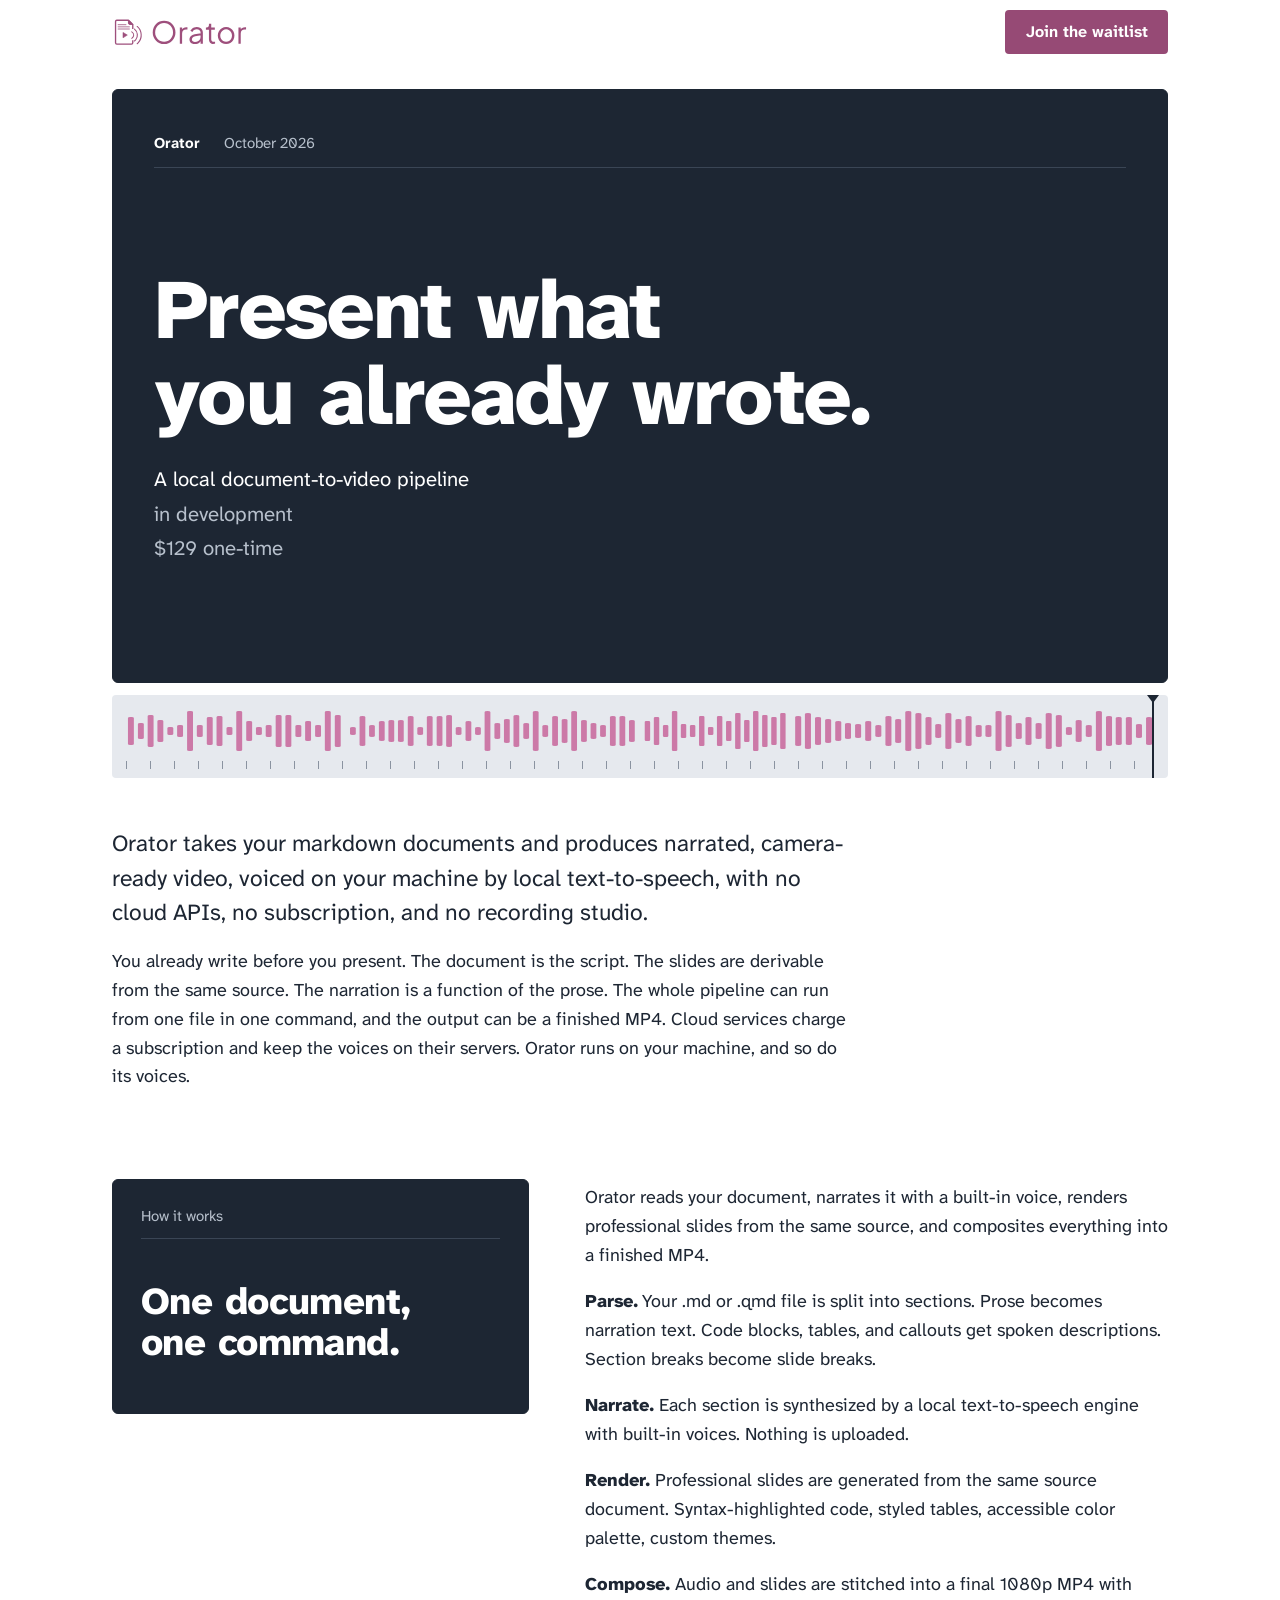
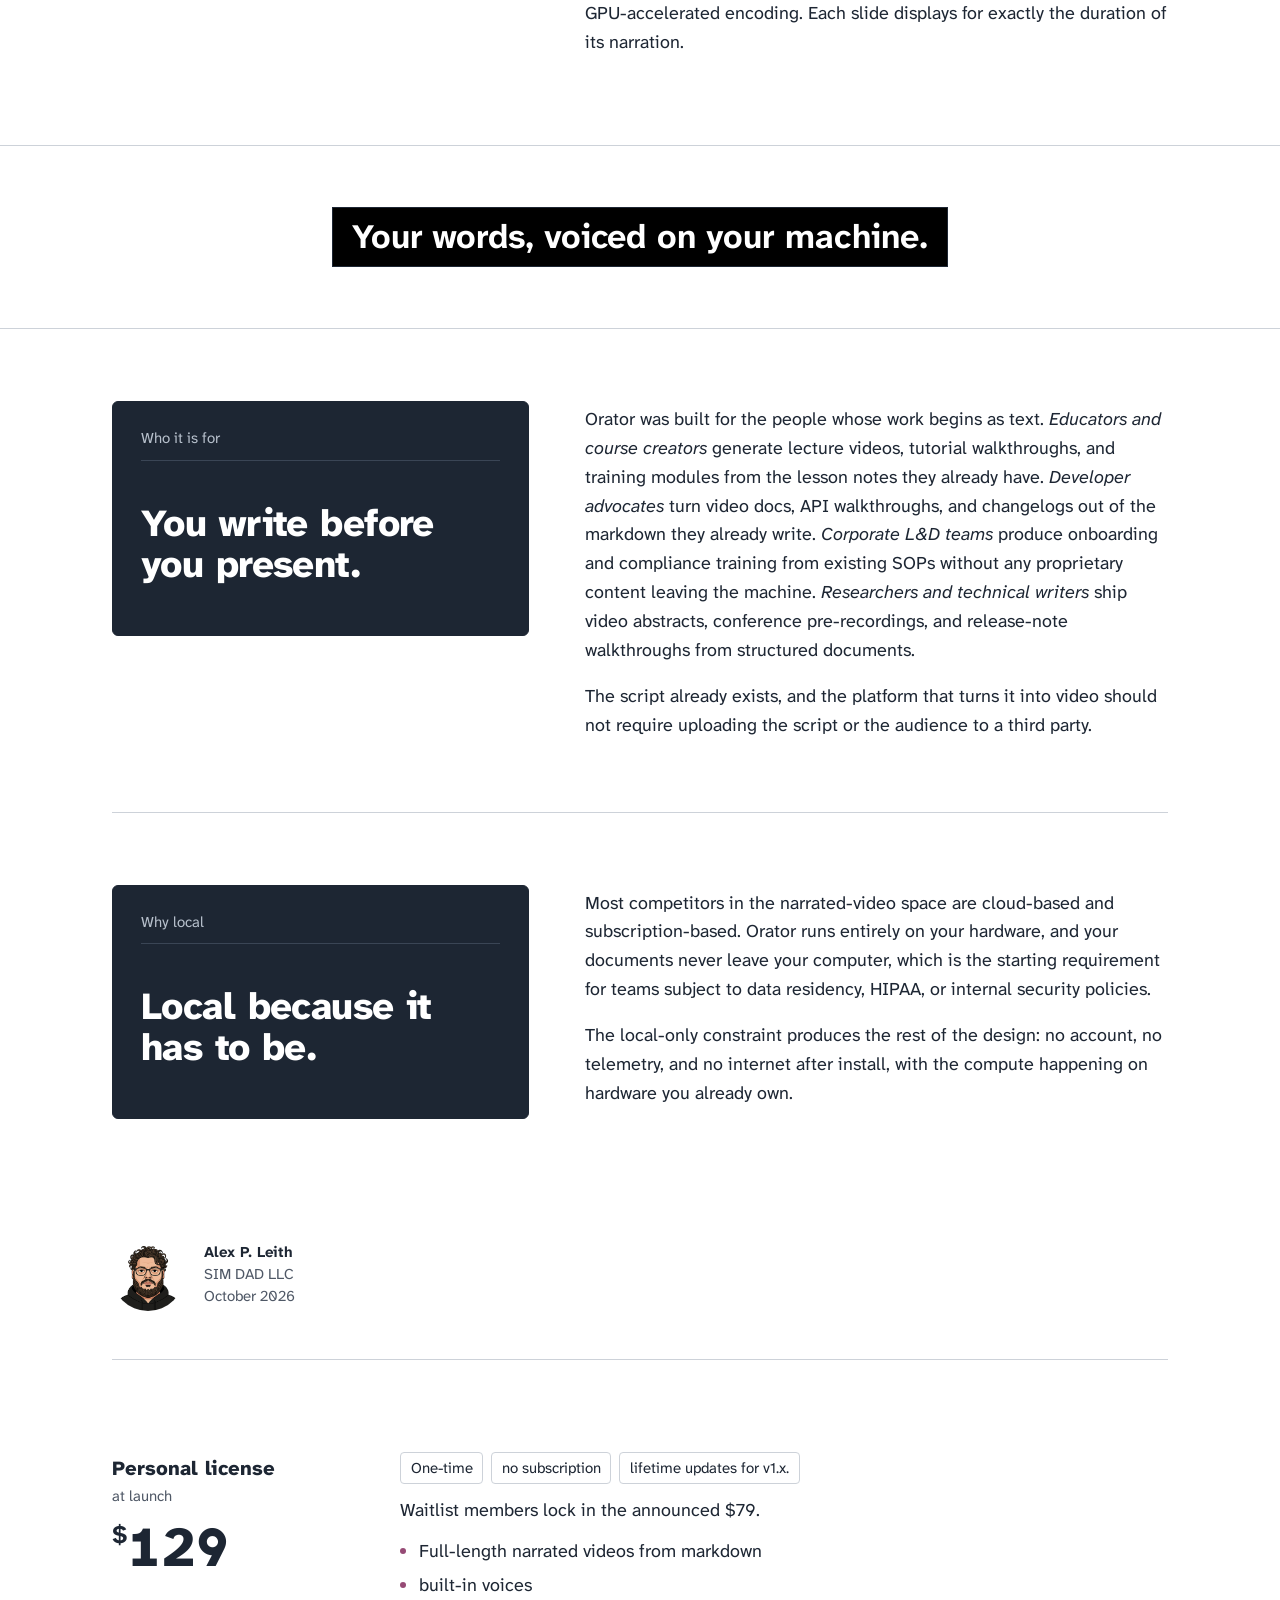
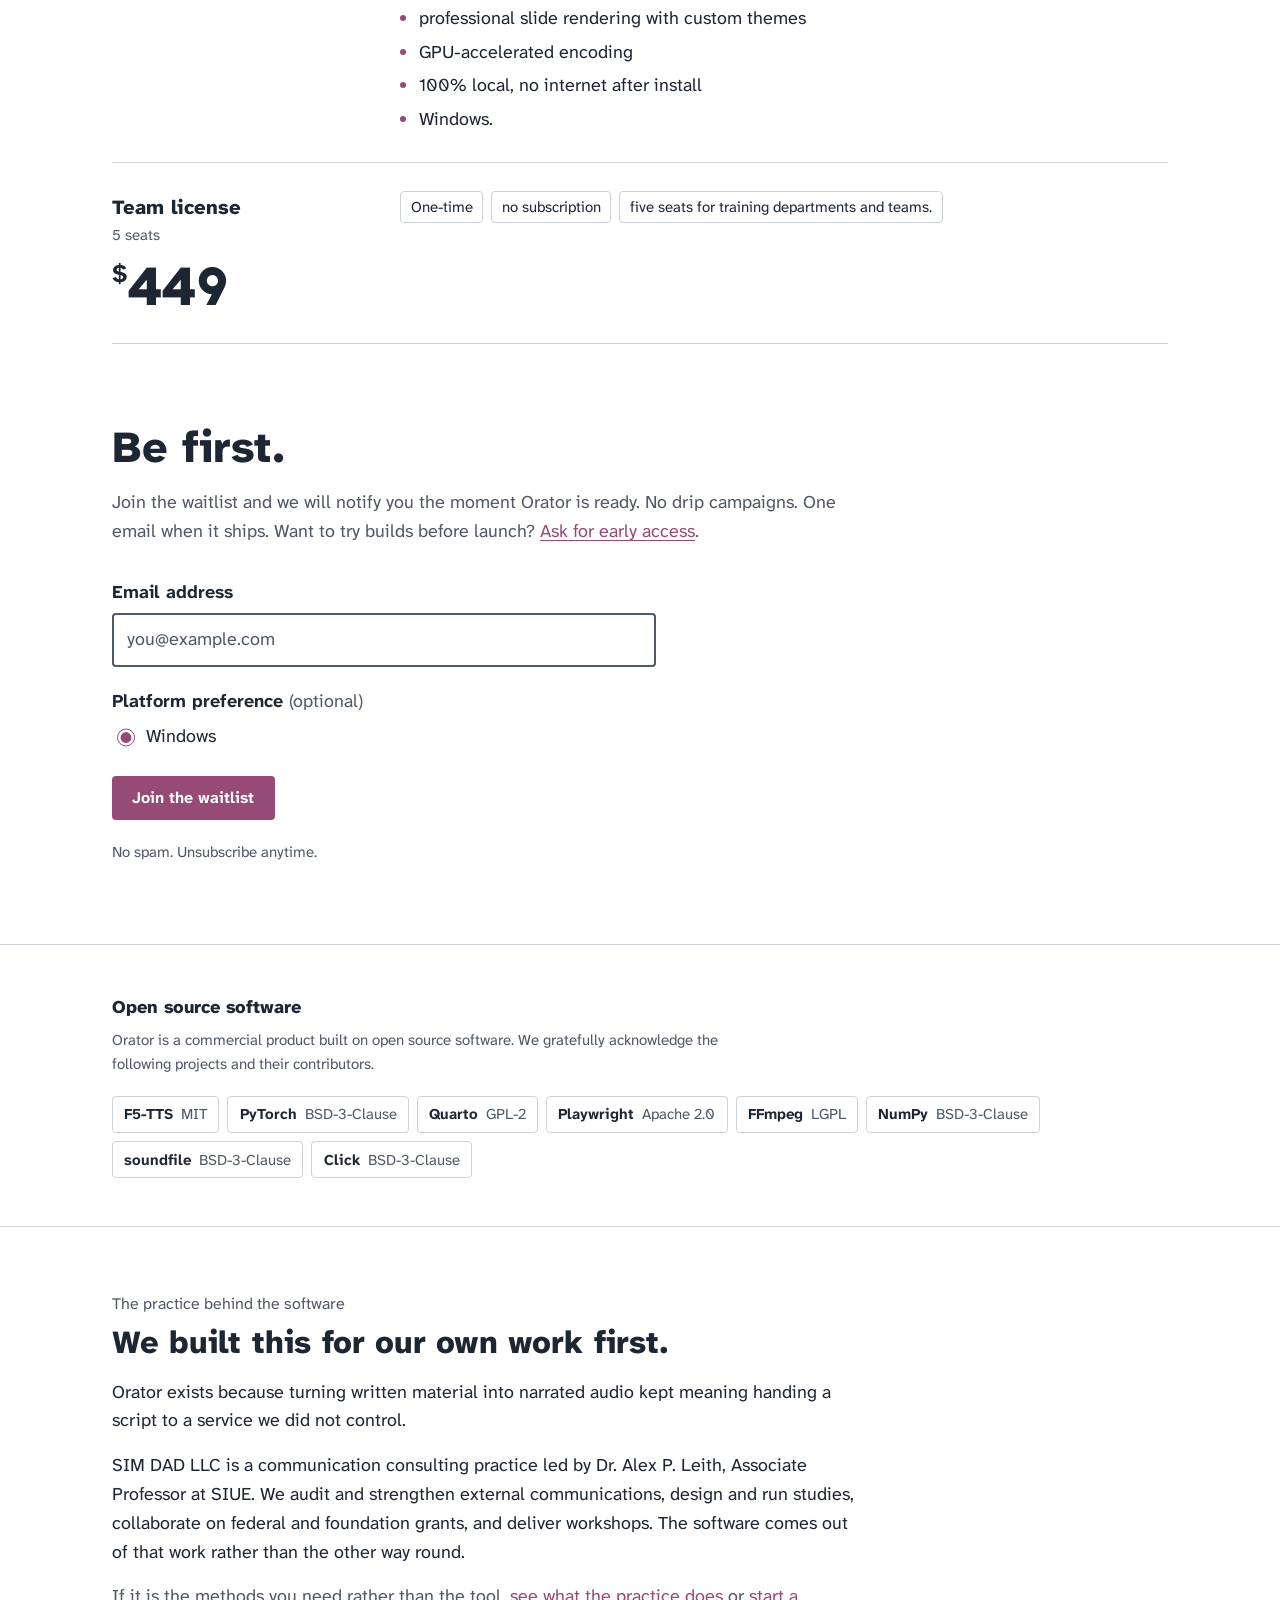
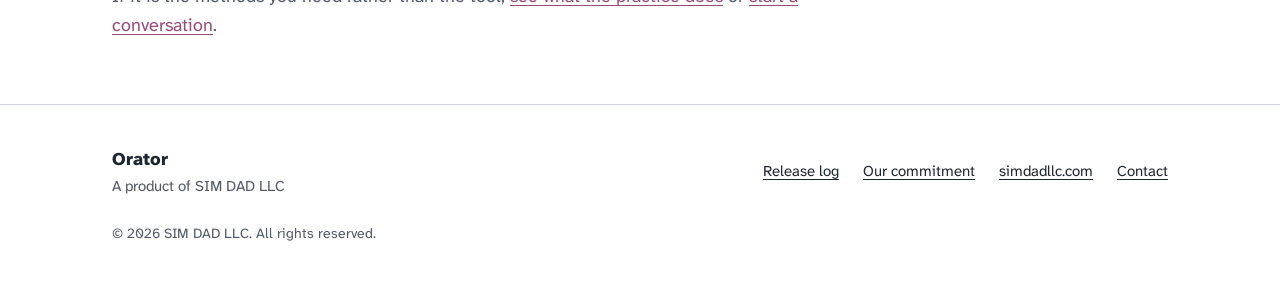
==== index.html @ 66f64b75 "Copy: replace the film-treatment labels with plain headings Owner decision q-20261015-0063 = C. The " ====
<!DOCTYPE html>
<html lang="en">
<head>
  <meta charset="UTF-8">
  <meta name="viewport" content="width=device-width, initial-scale=1.0">
  <title>Orator: Present what you already wrote.</title>
  <link rel="icon" type="image/svg+xml" href="img/logo.svg">
  <meta name="description" content="Orator turns markdown documents into narrated, camera-ready videos with local text-to-speech. No cloud. No subscription. Your words, your machine.">
  <meta property="og:title" content="Orator: Present what you already wrote.">
  <meta property="og:description" content="Turn your markdown into narrated video. Local text-to-speech. No cloud, no subscription.">
  <meta property="og:type" content="website">
  <meta property="og:image" content="https://useorator.app/img/social-share.png">
  <meta property="og:url" content="https://useorator.app">
  <meta name="twitter:card" content="summary_large_image">
  <meta name="twitter:title" content="Orator. Present what you already wrote.">
  <meta name="twitter:description" content="Turn your markdown into narrated video. Local text-to-speech. No cloud, no subscription.">
  <meta name="twitter:image" content="https://useorator.app/img/social-share.png">
  <link rel="canonical" href="https://useorator.app/">
  <meta name="author" content="SIM DAD LLC">
  <meta name="theme-color" content="#CC79A7">
  <script type="application/ld+json">
  {
    "@context": "https://schema.org",
    "@type": "SoftwareApplication",
    "name": "Orator",
    "description": "Local document-to-video pipeline: turns markdown documents into narrated, camera-ready videos with on-device text-to-speech. No cloud. No subscription.",
    "url": "https://useorator.app",
    "applicationCategory": "MultimediaApplication",
    "operatingSystem": "Windows 10, Windows 11",
    "image": "https://useorator.app/img/social-share.png",
    "publisher": {
      "@type": "Organization",
      "name": "SIM DAD LLC",
      "url": "https://simdadllc.com"
    }
  }
  </script>
  <link rel="stylesheet" href="/css/site.css">
</head>

<body>

  <!-- NAV -->
  <nav class="nav" id="nav">
    <div class="nav-inner">
      <a href="#" class="nav-brand">
        <picture>
          <source srcset="img/wordmark-F4F4F5.svg" media="(prefers-color-scheme: dark)">
          <img src="img/wordmark-92400E.svg" alt="Orator" class="nav-wordmark" width="137" height="32">
        </picture>
      </a>
      <a href="#waitlist" class="btn">Join the waitlist</a>
    </div>
  </nav>

  <main>
  <!-- OPENING: the first slide on the classroom screen, with its narration track -->
  <header class="opening wrap">
    <div class="slide">
      <div class="slide-head"><span>Orator</span> <span>October 2026</span></div>
      <div class="slide-body">
        <h1>Present what<br>you already wrote.</h1>
        <div class="slide-sub"><span>A local document-to-video pipeline</span> <span>in development</span> <span>$129 one-time</span></div>
      </div>
    </div>
    <div class="track" aria-hidden="true">
      <div class="track-clips">
          <div class="track-clip" style="--w:3"><svg viewBox="0 0 100 44" preserveAspectRatio="none" fill="currentColor" focusable="false"><rect x="0.9" y="8" width="2.73" height="28" rx="1"/><rect x="5.5" y="14" width="2.73" height="16" rx="1"/><rect x="10.0" y="6" width="2.73" height="32" rx="1"/><rect x="14.5" y="11" width="2.73" height="22" rx="1"/><rect x="19.1" y="18" width="2.73" height="8" rx="1"/><rect x="23.6" y="16" width="2.73" height="12" rx="1"/><rect x="28.2" y="2" width="2.73" height="40" rx="1"/><rect x="32.7" y="16" width="2.73" height="12" rx="1"/><rect x="37.3" y="8" width="2.73" height="28" rx="1"/><rect x="41.8" y="7" width="2.73" height="30" rx="1"/><rect x="46.4" y="18" width="2.73" height="8" rx="1"/><rect x="50.9" y="2" width="2.73" height="40" rx="1"/><rect x="55.5" y="12" width="2.73" height="20" rx="1"/><rect x="60.0" y="18" width="2.73" height="8" rx="1"/><rect x="64.5" y="16" width="2.73" height="12" rx="1"/><rect x="69.1" y="6" width="2.73" height="32" rx="1"/><rect x="73.6" y="6" width="2.73" height="32" rx="1"/><rect x="78.2" y="16" width="2.73" height="12" rx="1"/><rect x="82.7" y="12" width="2.73" height="20" rx="1"/><rect x="87.3" y="16" width="2.73" height="12" rx="1"/><rect x="91.8" y="2" width="2.73" height="40" rx="1"/><rect x="96.4" y="6" width="2.73" height="32" rx="1"/></svg></div>
          <div class="track-clip" style="--w:4"><svg viewBox="0 0 100 44" preserveAspectRatio="none" fill="currentColor" focusable="false"><rect x="0.7" y="18" width="2.00" height="8" rx="1"/><rect x="4.0" y="7" width="2.00" height="30" rx="1"/><rect x="7.3" y="16" width="2.00" height="12" rx="1"/><rect x="10.7" y="12" width="2.00" height="20" rx="1"/><rect x="14.0" y="11" width="2.00" height="22" rx="1"/><rect x="17.3" y="11" width="2.00" height="22" rx="1"/><rect x="20.7" y="7" width="2.00" height="30" rx="1"/><rect x="24.0" y="18" width="2.00" height="8" rx="1"/><rect x="27.3" y="7" width="2.00" height="30" rx="1"/><rect x="30.7" y="7" width="2.00" height="30" rx="1"/><rect x="34.0" y="6" width="2.00" height="32" rx="1"/><rect x="37.3" y="18" width="2.00" height="8" rx="1"/><rect x="40.7" y="12" width="2.00" height="20" rx="1"/><rect x="44.0" y="18" width="2.00" height="8" rx="1"/><rect x="47.3" y="2" width="2.00" height="40" rx="1"/><rect x="50.7" y="14" width="2.00" height="16" rx="1"/><rect x="54.0" y="10" width="2.00" height="24" rx="1"/><rect x="57.3" y="6" width="2.00" height="32" rx="1"/><rect x="60.7" y="14" width="2.00" height="16" rx="1"/><rect x="64.0" y="2" width="2.00" height="40" rx="1"/><rect x="67.3" y="16" width="2.00" height="12" rx="1"/><rect x="70.7" y="7" width="2.00" height="30" rx="1"/><rect x="74.0" y="10" width="2.00" height="24" rx="1"/><rect x="77.3" y="2" width="2.00" height="40" rx="1"/><rect x="80.7" y="11" width="2.00" height="22" rx="1"/><rect x="84.0" y="14" width="2.00" height="16" rx="1"/><rect x="87.3" y="16" width="2.00" height="12" rx="1"/><rect x="90.7" y="7" width="2.00" height="30" rx="1"/><rect x="94.0" y="7" width="2.00" height="30" rx="1"/><rect x="97.3" y="11" width="2.00" height="22" rx="1"/></svg></div>
          <div class="track-clip" style="--w:2"><svg viewBox="0 0 100 44" preserveAspectRatio="none" fill="currentColor" focusable="false"><rect x="1.2" y="12" width="3.75" height="20" rx="1"/><rect x="7.5" y="8" width="3.75" height="28" rx="1"/><rect x="13.8" y="16" width="3.75" height="12" rx="1"/><rect x="20.0" y="2" width="3.75" height="40" rx="1"/><rect x="26.2" y="15" width="3.75" height="14" rx="1"/><rect x="32.5" y="16" width="3.75" height="12" rx="1"/><rect x="38.8" y="7" width="3.75" height="30" rx="1"/><rect x="45.0" y="18" width="3.75" height="8" rx="1"/><rect x="51.2" y="7" width="3.75" height="30" rx="1"/><rect x="57.5" y="12" width="3.75" height="20" rx="1"/><rect x="63.8" y="4" width="3.75" height="36" rx="1"/><rect x="70.0" y="11" width="3.75" height="22" rx="1"/><rect x="76.2" y="2" width="3.75" height="40" rx="1"/><rect x="82.5" y="6" width="3.75" height="32" rx="1"/><rect x="88.8" y="8" width="3.75" height="28" rx="1"/><rect x="95.0" y="4" width="3.75" height="36" rx="1"/></svg></div>
          <div class="track-clip" style="--w:5"><svg viewBox="0 0 100 44" preserveAspectRatio="none" fill="currentColor" focusable="false"><rect x="0.6" y="7" width="1.67" height="30" rx="1"/><rect x="3.3" y="4" width="1.67" height="36" rx="1"/><rect x="6.1" y="8" width="1.67" height="28" rx="1"/><rect x="8.9" y="10" width="1.67" height="24" rx="1"/><rect x="11.7" y="12" width="1.67" height="20" rx="1"/><rect x="14.4" y="14" width="1.67" height="16" rx="1"/><rect x="17.2" y="15" width="1.67" height="14" rx="1"/><rect x="20.0" y="12" width="1.67" height="20" rx="1"/><rect x="22.8" y="16" width="1.67" height="12" rx="1"/><rect x="25.6" y="7" width="1.67" height="30" rx="1"/><rect x="28.3" y="10" width="1.67" height="24" rx="1"/><rect x="31.1" y="2" width="1.67" height="40" rx="1"/><rect x="33.9" y="4" width="1.67" height="36" rx="1"/><rect x="36.7" y="8" width="1.67" height="28" rx="1"/><rect x="39.4" y="15" width="1.67" height="14" rx="1"/><rect x="42.2" y="4" width="1.67" height="36" rx="1"/><rect x="45.0" y="10" width="1.67" height="24" rx="1"/><rect x="47.8" y="7" width="1.67" height="30" rx="1"/><rect x="50.6" y="16" width="1.67" height="12" rx="1"/><rect x="53.3" y="16" width="1.67" height="12" rx="1"/><rect x="56.1" y="2" width="1.67" height="40" rx="1"/><rect x="58.9" y="6" width="1.67" height="32" rx="1"/><rect x="61.7" y="14" width="1.67" height="16" rx="1"/><rect x="64.4" y="8" width="1.67" height="28" rx="1"/><rect x="67.2" y="14" width="1.67" height="16" rx="1"/><rect x="70.0" y="4" width="1.67" height="36" rx="1"/><rect x="72.8" y="6" width="1.67" height="32" rx="1"/><rect x="75.6" y="18" width="1.67" height="8" rx="1"/><rect x="78.3" y="11" width="1.67" height="22" rx="1"/><rect x="81.1" y="16" width="1.67" height="12" rx="1"/><rect x="83.9" y="2" width="1.67" height="40" rx="1"/><rect x="86.7" y="7" width="1.67" height="30" rx="1"/><rect x="89.4" y="8" width="1.67" height="28" rx="1"/><rect x="92.2" y="8" width="1.67" height="28" rx="1"/><rect x="95.0" y="15" width="1.67" height="14" rx="1"/><rect x="97.8" y="8" width="1.67" height="28" rx="1"/></svg></div>
      </div>
      <div class="track-ruler"></div>
      <div class="playhead"></div>
    </div>
  </header>


  <!-- LEDE: the script for the opening slide -->
  <div class="wrap">
    <article class="script lede-block">
      <p class="lede">Orator takes your markdown documents and produces narrated, camera-ready video, voiced on your machine by local text-to-speech, with no cloud APIs, no subscription, and no recording studio.</p>

      <p>You already write before you present. The document is the script. The slides are derivable from the same source. The narration is a function of the prose. The whole pipeline can run from one file in one command, and the output can be a finished MP4. Cloud services charge a subscription and keep the voices on their servers. Orator runs on your machine, and so do its voices.</p>
    </article>


    <!-- how it works -->
    <section class="part" id="how" aria-labelledby="act1">
      <div class="slide">
        <span class="slide-no">How it works</span>
        <h2 id="act1">One document,<br>one command.</h2>
      </div>
      <article class="script">
        <p>Orator reads your document, narrates it with a built-in voice, renders professional slides from the same source, and composites everything into a finished MP4.</p>

        <p><strong>Parse.</strong> Your .md or .qmd file is split into sections. Prose becomes narration text. Code blocks, tables, and callouts get spoken descriptions. Section breaks become slide breaks.</p>

        <p><strong>Narrate.</strong> Each section is synthesized by a local text-to-speech engine with built-in voices. Nothing is uploaded.</p>

        <p><strong>Render.</strong> Professional slides are generated from the same source document. Syntax-highlighted code, styled tables, accessible color palette, custom themes.</p>

        <p><strong>Compose.</strong> Audio and slides are stitched into a final 1080p MP4 with GPU-accelerated encoding. Each slide displays for exactly the duration of its narration.</p>
      </article>
    </section>
  </div>


  <!-- PULL QUOTE, set as a caption -->
  <div class="caption">
    <div class="wrap"><blockquote>Your words, voiced on your machine.</blockquote></div>
  </div>


  <div class="wrap">
    <!-- who it is for -->
    <section class="part" aria-labelledby="act2">
      <div class="slide">
        <span class="slide-no">Who it is for</span>
        <h2 id="act2">You write before you present.</h2>
      </div>
      <article class="script">
        <p>Orator was built for the people whose work begins as text. <em>Educators and course creators</em> generate lecture videos, tutorial walkthroughs, and training modules from the lesson notes they already have. <em>Developer advocates</em> turn video docs, API walkthroughs, and changelogs out of the markdown they already write. <em>Corporate L&amp;D teams</em> produce onboarding and compliance training from existing SOPs without any proprietary content leaving the machine. <em>Researchers and technical writers</em> ship video abstracts, conference pre-recordings, and release-note walkthroughs from structured documents.</p>

        <p>The script already exists, and the platform that turns it into video should not require uploading the script or the audience to a third party.</p>
      </article>
    </section>


    <!-- why local -->
    <section class="part" aria-labelledby="act3">
      <div class="slide">
        <span class="slide-no">Why local</span>
        <h2 id="act3">Local because it has to be.</h2>
      </div>
      <article class="script">
        <p>Most competitors in the narrated-video space are cloud-based and subscription-based. Orator runs entirely on your hardware, and your documents never leave your computer, which is the starting requirement for teams subject to data residency, HIPAA, or internal security policies.</p>

        <p>The local-only constraint produces the rest of the design: no account, no telemetry, and no internet after install, with the compute happening on hardware you already own.</p>
      </article>
    </section>


    <!-- END CARD -->
    <div class="endcard">
      <img src="img/headshot.png" alt="Alex P. Leith" loading="lazy" decoding="async" width="96" height="96">
      <div class="endcard-lines"><span>Alex P. Leith</span> <span>SIM DAD LLC</span> <span>October 2026</span></div>
    </div>


    <!-- PRICING -->
    <section class="pricing" id="pricing">
      <div class="price-row">
        <div>
          <div class="price-label"><span>Personal license</span> <span>at launch</span></div>
          <div class="price"><sup>$</sup>129</div>
        </div>
        <div class="price-detail">
          <ul class="terms"><li>One-time</li> <li>no subscription</li> <li>lifetime updates for v1.x.</li></ul>
          <p>Waitlist members lock in the announced $79.</p>
          <ul class="features"><li>Full-length narrated videos from markdown</li> <li>built-in voices</li> <li>professional slide rendering with custom themes</li> <li>GPU-accelerated encoding</li> <li>100% local, no internet after install</li> <li>Windows.</li></ul>
        </div>
      </div>
      <div class="price-row">
        <div>
          <div class="price-label"><span>Team license</span> <span>5 seats</span></div>
          <div class="price"><sup>$</sup>449</div>
        </div>
        <div class="price-detail">
          <ul class="terms"><li>One-time</li> <li>no subscription</li> <li>five seats for training departments and teams.</li></ul>
        </div>
      </div>
    </section>


    <!-- WAITLIST -->
    <section class="waitlist" id="waitlist" aria-labelledby="wl-h">
      <h2 id="wl-h">Be first.</h2>
      <p class="waitlist-intro">Join the waitlist and we will notify you the moment Orator is ready. No drip campaigns. One email when it ships. Want to try builds before launch? <a href="/beta/">Ask for early access</a>.</p>

      <div class="wl-success" id="wl-success" role="status">
        <h3>You&rsquo;re on the list.</h3>
        <p>We&rsquo;ll be in touch when Orator launches.</p>
      </div>

      <form class="wl-form" id="wl-form" novalidate>
        <div class="wl-field">
          <label for="wl-email">Email address</label>
          <input type="email" id="wl-email" name="email" placeholder="you@example.com" required autocomplete="email">
        </div>
        <fieldset class="wl-field wl-set">
          <legend>Platform preference <span>(optional)</span></legend>
          <div class="radio-row">
            <label><input type="radio" name="platform" value="windows" checked> Windows</label>
          </div>
        </fieldset>
        <button type="submit" class="wl-submit" id="wl-submit">Join the waitlist</button>
        <p class="wl-error" id="wl-error" role="alert"></p>
        <p class="wl-fine">No spam. Unsubscribe anytime.</p>
      </form>
    </section>
  </div>


  <!-- OPEN SOURCE ATTRIBUTION -->
  <div class="oss">
    <div class="wrap">
      <h2>Open source software</h2>
      <p class="oss-sub">Orator is a commercial product built on open source software. We gratefully acknowledge the following projects and their contributors.</p>
      <div class="oss-grid">
        <a class="oss-item" href="https://github.com/SWivid/F5-TTS" target="_blank" rel="noopener"><span class="oss-item-name">F5-TTS</span><span>MIT</span></a>
        <a class="oss-item" href="https://pytorch.org" target="_blank" rel="noopener"><span class="oss-item-name">PyTorch</span><span>BSD-3-Clause</span></a>
        <a class="oss-item" href="https://quarto.org" target="_blank" rel="noopener"><span class="oss-item-name">Quarto</span><span>GPL-2</span></a>
        <a class="oss-item" href="https://playwright.dev" target="_blank" rel="noopener"><span class="oss-item-name">Playwright</span><span>Apache 2.0</span></a>
        <a class="oss-item" href="https://ffmpeg.org" target="_blank" rel="noopener"><span class="oss-item-name">FFmpeg</span><span>LGPL</span></a>
        <a class="oss-item" href="https://numpy.org" target="_blank" rel="noopener"><span class="oss-item-name">NumPy</span><span>BSD-3-Clause</span></a>
        <a class="oss-item" href="https://github.com/bastibe/python-soundfile" target="_blank" rel="noopener"><span class="oss-item-name">soundfile</span><span>BSD-3-Clause</span></a>
        <a class="oss-item" href="https://click.palletsprojects.com" target="_blank" rel="noopener"><span class="oss-item-name">Click</span><span>BSD-3-Clause</span></a>
      </div>
    </div>
  </div>


  <!-- The practice behind the product. -->
  <section class="practice" aria-labelledby="practice-h">
    <div class="wrap">
      <div class="practice-inner">
        <p class="practice-label">The practice behind the software</p>
        <h2 id="practice-h">We built this for our own work first.</h2>
        <p>Orator exists because turning written material into narrated audio kept meaning handing a script to a service we did not control.</p>
        <p>SIM DAD LLC is a communication consulting practice led by Dr. Alex P. Leith,
           Associate Professor at SIUE. We audit and strengthen external communications,
           design and run studies, collaborate on federal and foundation grants, and
           deliver workshops. The software comes out of that work rather than the other
           way round.</p>
        <p class="practice-cta">
          If it is the methods you need rather than the tool,
          <a href="https://simdadllc.com#services">see what the practice does</a>
          or <a href="mailto:hello@simdadllc.com">start a conversation</a>.
        </p>
      </div>
    </div>
  </section>
  </main>

  <footer class="footer">
    <div class="wrap">
      <div class="footer-inner">
        <div>
          <div class="footer-brand">Orator</div>
          <div class="footer-sub">A product of SIM DAD LLC</div>
        </div>
        <div class="footer-links">
          <a href="/changelog.html">Release log</a>
          <a href="https://simdadllc.com/commitment.html">Our commitment</a>
          <a href="https://simdadllc.com">simdadllc.com</a>
          <a href="mailto:orator@simdadllc.com">Contact</a>
        </div>
      </div>
      <p class="footer-copy">&copy; 2026 SIM DAD LLC. All rights reserved.</p>
    </div>
  </footer>

  <script>
    /* ── BREVO BACKEND ENDPOINT ─────────────────────────────────────
       Set this to your own backend endpoint that calls Brevo Contacts API.
       Leave empty to simulate success locally during development.
    ─────────────────────────────────────────────────────────────── */
    const BREVO_BACKEND_ENDPOINT = "https://lector-waitlist.ap-493.workers.dev";

    /* ── STICKY NAV ─────────────────────────────────────────────── */
    const nav = document.getElementById("nav");
    window.addEventListener("scroll", () => {
      nav.classList.toggle("scrolled", window.scrollY > 48);
    }, { passive: true });

    /* ── WAITLIST FORM ──────────────────────────────────────────── */
    document.getElementById("wl-form").addEventListener("submit", async (e) => {
      e.preventDefault();
      const form    = e.target;
      const btn     = document.getElementById("wl-submit");
      const success = document.getElementById("wl-success");
      const errEl   = document.getElementById("wl-error");

      const email    = form.email.value.trim();
      const platform = [...form.querySelectorAll('[name="platform"]')].find(r => r.checked)?.value ?? "";

      errEl.textContent = "";
      errEl.classList.remove("visible");

      if (!email || !/^[^\s@]+@[^\s@]+\.[^\s@]+$/.test(email)) {
        errEl.textContent = "Please enter a valid email address.";
        errEl.classList.add("visible");
        return;
      }

      btn.disabled = true;
      btn.textContent = "Joining\u2026";

      if (!BREVO_BACKEND_ENDPOINT) {
        await new Promise(r => setTimeout(r, 600));
        form.style.display = "none";
        success.classList.add("visible");
        return;
      }

      try {
        const params = new URLSearchParams(window.location.search);
        const payload = {
          email,
          listName: "orator_waitlist",
          attributes: {
            PLATFORM: platform,
            PRODUCT: "Orator",
            SOURCE: "orator-web",
            PAGE_URL: window.location.href,
            UTM_SOURCE: params.get("utm_source") || "",
            UTM_MEDIUM: params.get("utm_medium") || "",
            UTM_CAMPAIGN: params.get("utm_campaign") || ""
          }
        };

        const res = await fetch(BREVO_BACKEND_ENDPOINT, {
          method: "POST",
          headers: { "Content-Type": "application/json" },
          body: JSON.stringify(payload)
        });

        if (!res.ok && res.status !== 409) throw new Error("Request failed");
        form.style.display = "none";
        success.classList.add("visible");
      } catch {
        errEl.textContent = "Something went wrong. Please try again or email orator@simdadllc.com.";
        errEl.classList.add("visible");
        btn.disabled = false;
        btn.textContent = "Join the waitlist";
      }
    });
  </script>

  <!-- First-party, cookie-free page counter (aggregate daily counts only; no cookies, no IP stored, honors Do Not Track) -->
  <script>
    (function () {
      try {
        if (navigator.doNotTrack === "1" || window.doNotTrack === "1") return;
        if (!navigator.sendBeacon) return;
        navigator.sendBeacon("https://simdad-hits.ap-493.workers.dev/hit",
          JSON.stringify({ site: "orator", path: location.pathname }));
      } catch (e) {}
    })();
  </script>
</body>
</html>
---- css/site.css ----
/* Orator site styles. Restyle 2026-10-15 against the design brief
   (m4:/Volumes/One Touch/30-llc/SIM-DAD/site-copy/DESIGN-BRIEFS-2026-10-15.md, section 5).
   The page is a presenter view: slides on the classroom screen, the script beside them,
   and a narration track under the opening slide. */

/* Atkinson Hyperlegible Next, self-hosted (@fontsource-variable 5.3.0, OFL; see /fonts/). */
@font-face {
  font-family: "Atkinson Hyperlegible Next";
  font-style: normal;
  font-weight: 200 800;
  font-display: swap;
  src: url("/fonts/atkinson-hyperlegible-next-latin-wght-normal.woff2") format("woff2");
}
@font-face {
  font-family: "Atkinson Hyperlegible Next";
  font-style: italic;
  font-weight: 200 800;
  font-display: swap;
  src: url("/fonts/atkinson-hyperlegible-next-latin-wght-italic.woff2") format("woff2");
}

:root {
  color-scheme: light dark;
  --slate: #1D2633;       /* the classroom screen */
  --paper: #FFFFFF;       /* the script page */
  --ink: #1D2633;         /* script text is set in the screen's slate */
  --track: #E6E9EE;       /* the timeline lane */
  --tick: #8A93A0;
  --signal: #CC79A7;      /* Orator's wordmark color: waveform, playhead, accents on slate */
  --signal-ink: #964A75;  /* text-safe signal on paper */
  --signal-ink-h: #7B3E61;
  --on-signal-ink: #FFFFFF;
  --muted: #4F5866;
  --rule: #CDD2D9;
  --screen-text: #FFFFFF;
  --screen-muted: #B7C0CC;
  --screen-edge: #1D2633;
  --font: "Atkinson Hyperlegible Next", "Segoe UI", system-ui, sans-serif;
  --measure: 62ch;
  --wide: 1120px;
}
@media (prefers-color-scheme: dark) {
  :root {
    --paper: #0F1319;
    --ink: #E8ECF1;
    --track: #1A2029;
    --tick: #5D6878;
    --signal-ink: #E4A9CA;
    --signal-ink-h: #F0C6DD;
    --on-signal-ink: #1D2633;
    --muted: #A9B2BF;
    --rule: #2C3440;
    --screen-edge: #3A4555;
  }
}

*, *::before, *::after { box-sizing: border-box; }
html { -webkit-text-size-adjust: 100%; }
body {
  margin: 0;
  background: var(--paper);
  color: var(--ink);
  font-family: var(--font);
  font-size: 1.125rem;
  line-height: 1.6;
  font-variant-numeric: lining-nums;
  -webkit-font-smoothing: antialiased;
}
img, video, svg { display: block; max-width: 100%; }
h1, h2, h3, p, ul, ol, blockquote { margin: 0; }
a { color: var(--signal-ink); text-decoration: underline; text-decoration-thickness: 1px; text-underline-offset: 0.18em; }
a:hover { color: var(--signal-ink-h); text-decoration-thickness: 2px; }
:focus-visible { outline: 3px solid var(--signal-ink); outline-offset: 3px; border-radius: 2px; }

.skip {
  position: absolute; left: -9999px; top: 0;
}
.skip:focus {
  left: 1rem; top: 1rem; position: fixed; z-index: 200;
  background: var(--paper); color: var(--ink);
  padding: 0.6rem 1rem; border: 2px solid var(--signal-ink);
}

.wrap { max-width: var(--wide); margin: 0 auto; padding: 0 1.25rem; }
@media (min-width: 768px) { .wrap { padding: 0 2rem; } }

/* ── Nav ──────────────────────────────────────────────── */
.nav {
  position: sticky; top: 0; z-index: 100;
  background: var(--paper);
  border-bottom: 1px solid transparent;
  transition: border-color 0.15s;
}
.nav.scrolled { border-color: var(--rule); }
.nav-inner {
  max-width: var(--wide); margin: 0 auto; padding: 0 1.25rem;
  height: 64px; display: flex; align-items: center; justify-content: space-between; gap: 1rem;
}
@media (min-width: 768px) { .nav-inner { padding: 0 2rem; } }
.nav-brand { display: block; text-decoration: none; }
.nav-wordmark { height: 32px; width: auto; }

/* ── Buttons ──────────────────────────────────────────── */
.btn, .wl-submit, .beta-form button {
  display: inline-flex; align-items: center; justify-content: center;
  min-height: 44px; padding: 0.55rem 1.15rem;
  font: 700 1rem/1.2 var(--font);
  color: var(--on-signal-ink); background: var(--signal-ink);
  border: 2px solid var(--signal-ink); border-radius: 4px;
  text-decoration: none; cursor: pointer;
  transition: background-color 0.12s, border-color 0.12s;
}
.btn:hover, .wl-submit:hover:not(:disabled), .beta-form button:hover:not(:disabled) {
  color: var(--on-signal-ink); background: var(--signal-ink-h); border-color: var(--signal-ink-h);
}
.btn:active, .wl-submit:active, .beta-form button:active { transform: translateY(1px); }
.wl-submit:disabled, .beta-form button:disabled { opacity: 0.6; cursor: progress; }

/* ── The slide (classroom screen) ─────────────────────── */
.slide {
  position: relative;
  display: flex; flex-direction: column;
  background: var(--slate); color: var(--screen-text);
  border: 1px solid var(--screen-edge);
  border-radius: 6px;
  padding: 1.25rem 1.25rem 1.5rem;
}
@media (min-width: 768px) {
  .slide { aspect-ratio: 16 / 9; padding: clamp(1.5rem, 3.2vw, 3rem); }
}
.slide-head {
  display: flex; flex-wrap: wrap; column-gap: 1.5rem; row-gap: 0.15rem;
  font-size: 0.9375rem; color: var(--screen-muted);
  padding-bottom: 0.75rem; border-bottom: 1px solid #3A4555;
}
.slide-head span:first-child { color: var(--screen-text); font-weight: 700; }
.slide-body { flex: 1; display: flex; flex-direction: column; justify-content: center; padding: 2rem 0 0.5rem; }
.slide h1 {
  font-weight: 800;
  font-size: clamp(2.5rem, 7.2vw, 5.25rem);
  line-height: 1.02;
  letter-spacing: -0.02em;
  max-width: 14ch;
}
.slide-sub {
  margin-top: 1.5rem;
  display: flex; flex-direction: column; gap: 0.1rem;
  font-size: clamp(1.0625rem, 1.6vw, 1.375rem);
  color: var(--screen-muted);
}
.slide-sub span:first-child { color: var(--screen-text); }

/* The narration track under the opening slide. Decorative: it carries no text. */
.track {
  position: relative;
  margin-top: 0.75rem;
  background: var(--track);
  border-radius: 4px;
  padding: 0.85rem 0.85rem 0.6rem;
  overflow: hidden;
}
.track-clips { display: flex; gap: 6px; height: 44px; }
.track-clip { flex: var(--w) 1 0; min-width: 0; color: var(--signal); }
.track-clip svg { width: 100%; height: 44px; }
.track-ruler {
  margin-top: 0.5rem; height: 8px;
  background-image: repeating-linear-gradient(to right, var(--tick) 0 1px, transparent 1px 24px);
}
.playhead {
  position: absolute; top: 0; bottom: 0; left: 0.85rem; width: 2px;
  background: var(--slate);
  animation: playhead 3.2s cubic-bezier(0.45, 0, 0.25, 1) 0.4s both;
}
.playhead::before {
  content: ""; position: absolute; top: 0; left: -5px;
  border: 6px solid transparent; border-top: 8px solid var(--slate);
}
@media (prefers-color-scheme: dark) {
  .playhead { background: var(--signal-ink); }
  .playhead::before { border-top-color: var(--signal-ink); }
}
@keyframes playhead {
  from { left: 0.85rem; }
  to   { left: calc(100% - 0.85rem - 2px); }
}
@media (prefers-reduced-motion: reduce) {
  .playhead { animation: none; left: calc(100% - 0.85rem - 2px); }
}

/* ── Opening and script ───────────────────────────────── */
.opening { padding-top: 1.5rem; }
.script { max-width: var(--measure); }
.script p + p { margin-top: 1.1rem; }
.script strong { font-weight: 800; }
.lede-block { padding: 3rem 0 1rem; }
.lede { font-size: clamp(1.25rem, 2vw, 1.4375rem); line-height: 1.5; }
.lede + p { margin-top: 1.4rem; }

.part {
  display: grid; gap: 1.5rem;
  padding: 3.5rem 0;
  border-top: 1px solid var(--rule);
}
.part:first-of-type { border-top: 0; }
@media (min-width: 960px) {
  .part { grid-template-columns: minmax(0, 5fr) minmax(0, 7fr); gap: 3.5rem; align-items: start; padding: 4.5rem 0; }
  .part .slide { position: sticky; top: 88px; }
}
.part .slide { padding: 1.25rem 1.4rem; }
@media (max-width: 959px) { .part .slide { aspect-ratio: auto; } }
@media (min-width: 768px) { .part .slide { padding: 1.5rem 1.75rem; } }
.part .slide-no { font-size: 0.9375rem; color: var(--screen-muted); padding-bottom: 0.6rem; border-bottom: 1px solid #3A4555; }
.part .slide h2 {
  flex: 1; display: flex; align-items: center;
  padding-top: 1rem;
  font-weight: 800; font-size: clamp(1.75rem, 3vw, 2.375rem); line-height: 1.08; letter-spacing: -0.015em;
}
.part .script { padding-top: 0.25rem; }

/* The pull quote, set as a burned-in caption: the narration made visible. */
.caption {
  margin: 1rem 0 0; padding: 4rem 0;
  border-top: 1px solid var(--rule); border-bottom: 1px solid var(--rule);
  text-align: center;
}
.caption blockquote {
  display: inline;
  font-size: clamp(1.375rem, 3vw, 2.125rem); font-weight: 700; line-height: 1.6;
  background: #000000; color: #FFFFFF;
  padding: 0.2em 0.55em;
  box-shadow: 0 0 0 1px var(--screen-edge);
  -webkit-box-decoration-break: clone; box-decoration-break: clone;
}

/* End card: the credits after the last slide. */
.endcard {
  display: flex; align-items: center; gap: 1.25rem;
  padding: 3rem 0;
}
.endcard img { width: 72px; height: 72px; border-radius: 50%; object-fit: cover; }
.endcard-lines { display: flex; flex-direction: column; font-size: 0.9375rem; color: var(--muted); line-height: 1.45; }
.endcard-lines span:first-child { color: var(--ink); font-weight: 700; }

/* ── Pricing: two ruled rows, like a render settings sheet ── */
.pricing { padding: 4rem 0 1rem; border-top: 1px solid var(--rule); }
.price-row {
  display: grid; gap: 0.5rem 2rem;
  padding: 1.75rem 0; border-bottom: 1px solid var(--rule);
}
@media (min-width: 768px) {
  .price-row { grid-template-columns: 16rem minmax(0, 1fr); }
}
.price-label { display: flex; flex-direction: column; }
.price-label span:first-child { font-weight: 800; font-size: 1.25rem; }
.price-label span + span { color: var(--muted); font-size: 0.9375rem; }
.price {
  font-weight: 800; font-size: clamp(2.75rem, 5vw, 3.5rem); line-height: 1;
  font-variant-numeric: tabular-nums; letter-spacing: -0.02em; margin-top: 0.75rem;
}
.price sup { font-size: 0.45em; vertical-align: 0.9em; font-weight: 700; padding-right: 0.05em; }
.price-detail { max-width: var(--measure); }
.price-detail > * + * { margin-top: 0.75rem; }
.terms { list-style: none; padding: 0; display: flex; flex-wrap: wrap; gap: 0.35rem 0.5rem; }
.terms li {
  font-size: 0.9375rem; padding: 0.2rem 0.6rem; border: 1px solid var(--rule); border-radius: 4px;
}
.features { padding-left: 1.2rem; }
.features li + li { margin-top: 0.3rem; }
.features li::marker { color: var(--signal-ink); }

/* ── Waitlist ─────────────────────────────────────────── */
.waitlist { padding: 4rem 0 5rem; }
.waitlist h2 { font-weight: 800; font-size: clamp(2rem, 4vw, 2.75rem); line-height: 1.1; margin-bottom: 1rem; }
.waitlist-intro { max-width: var(--measure); color: var(--muted); margin-bottom: 2rem; }
.wl-form { max-width: 34rem; display: grid; gap: 1.25rem; }
.wl-field { display: grid; gap: 0.4rem; }
.wl-field > label { font-weight: 700; }
.wl-field label span { font-weight: 400; color: var(--muted); }
.wl-field input[type="email"], .beta-form input, .beta-form textarea {
  width: 100%; min-height: 48px; padding: 0.65rem 0.8rem;
  font: inherit; color: var(--ink); background: var(--paper);
  border: 2px solid var(--muted); border-radius: 4px;
}
.wl-field input[type="email"]:focus-visible, .beta-form input:focus-visible, .beta-form textarea:focus-visible {
  outline: 3px solid var(--signal-ink); outline-offset: 1px; border-color: var(--ink);
}
.wl-field input::placeholder { color: var(--muted); opacity: 1; }
.radio-row label { display: inline-flex; align-items: center; gap: 0.5rem; font-weight: 400; }
.radio-row input[type="radio"] { width: 1.15rem; height: 1.15rem; accent-color: var(--signal-ink); }
.wl-submit { justify-self: start; }
.wl-fine { font-size: 0.9375rem; color: var(--muted); }
.wl-success { display: none; max-width: 34rem; padding: 1rem 1.25rem; border: 2px solid var(--signal-ink); border-radius: 4px; margin-bottom: 1.5rem; }
.wl-success.visible { display: block; }
.wl-success h3 { font-size: 1.125rem; font-weight: 800; margin-bottom: 0.25rem; }
.wl-success p { color: var(--muted); }
.wl-error { display: none; color: var(--ink); font-weight: 700; padding-left: 0.75rem; border-left: 4px solid var(--signal-ink); }
.wl-error.visible { display: block; }

/* ── Practice, open source, footer ────────────────────── */
.practice { border-top: 1px solid var(--rule); padding: 4rem 0; }
.practice-inner { max-width: var(--measure); }
.practice-label { font-size: 1rem; color: var(--muted); margin-bottom: 0.5rem; }
.practice h2 { font-weight: 800; font-size: clamp(1.625rem, 3vw, 2rem); line-height: 1.15; margin-bottom: 1rem; }
.practice p + p { margin-top: 1rem; }
.practice-cta { color: var(--muted); }

.oss { border-top: 1px solid var(--rule); padding: 3rem 0; }
.oss h2 { font-size: 1.125rem; font-weight: 800; margin-bottom: 0.4rem; }
.oss-sub { font-size: 0.9375rem; color: var(--muted); max-width: var(--measure); margin-bottom: 1.25rem; }
.oss-grid { display: flex; flex-wrap: wrap; gap: 0.5rem; }
.oss-item {
  display: inline-flex; gap: 0.5rem; align-items: baseline;
  padding: 0.35rem 0.7rem; min-height: 36px;
  font-size: 0.9375rem; color: var(--muted); text-decoration: none;
  border: 1px solid var(--rule); border-radius: 4px;
}
.oss-item:hover { color: var(--ink); border-color: var(--muted); }
.oss-item-name { font-weight: 700; color: var(--ink); }

.footer { border-top: 1px solid var(--rule); padding: 2.5rem 0 3rem; font-size: 0.9375rem; }
.footer-inner { display: flex; flex-wrap: wrap; justify-content: space-between; gap: 1.5rem; }
.footer-brand { font-weight: 800; font-size: 1.125rem; }
.footer-sub { color: var(--muted); }
.footer-links { display: flex; flex-wrap: wrap; gap: 0.5rem 1.5rem; align-items: center; }
.footer-links a { color: var(--ink); }
.footer-copy { margin-top: 1.5rem; color: var(--muted); font-size: 0.875rem; }

/* ── Secondary pages (beta, release log) ─────────────── */
.page { padding-top: 2.5rem; padding-bottom: 4rem; }
.page-head { display: flex; justify-content: space-between; align-items: center; gap: 1rem; padding: 1.5rem 0 0; }
.page-head img { height: 32px; width: auto; }
.page .slide { margin: 1.5rem 0 2rem; }
@media (min-width: 768px) { .page .slide { aspect-ratio: auto; min-height: 12rem; } }
.page .slide h1 { font-size: clamp(2.25rem, 5vw, 3.5rem); max-width: 18ch; }
.page .slide .slide-body { padding-top: 1rem; }
.page .slide-sub { margin-top: 1rem; }
.status { font-size: 0.9375rem; color: var(--screen-muted); }

/* Beta form */
.beta { max-width: 40rem; }
.beta ul { padding-left: 1.2rem; margin-bottom: 1.5rem; }
.beta ul li::marker { color: var(--signal-ink); }
.beta hr { border: 0; border-top: 1px solid var(--rule); margin: 2rem 0; }
.beta-form label { display: block; font-weight: 700; margin: 1.25rem 0 0.4rem; }
.beta-form .hint { display: block; font-weight: 400; color: var(--muted); font-size: 0.9375rem; }
.beta-form textarea { min-height: 6rem; resize: vertical; }
.beta-form button { margin-top: 1.75rem; }
.fine { color: var(--muted); font-size: 0.9375rem; margin-top: 0.85rem; }
.hp { position: absolute; left: -9999px; width: 1px; height: 1px; overflow: hidden; }
.msg { padding: 0.9rem 1rem; border: 2px solid var(--signal-ink); border-radius: 4px; margin-bottom: 1.5rem; }
[hidden] { display: none !important; }

/* Release log: entries sit on a vertical timeline track */
.log { position: relative; margin: 1rem 0 3rem; padding-left: 2.25rem; max-width: var(--measure); }
.log::before {
  content: ""; position: absolute; left: 0; top: 0.4rem; bottom: 0; width: 14px;
  background: var(--track);
  background-image: repeating-linear-gradient(to bottom, var(--tick) 0 1px, transparent 1px 18px);
  background-size: 6px 100%; background-repeat: no-repeat; background-position: 4px 0;
  border-radius: 3px;
}
.rel { position: relative; padding-bottom: 2rem; }
.rel::before {
  content: ""; position: absolute; left: -2.25rem; top: 0.45rem; width: 14px; height: 14px;
  background: var(--signal); border-radius: 2px;
}
.ver .name { font-weight: 800; font-size: 1.25rem; }
.summary { margin-top: 0.5rem; }
ul.hi { margin-top: 0.85rem; padding-left: 1.2rem; color: var(--muted); }
ul.hi li::marker { color: var(--signal-ink); }
.log-intro { max-width: var(--measure); }
.log-intro p + p { margin-top: 0.75rem; }
.log-intro .note { color: var(--muted); font-size: 0.9375rem; }
.wl-set { border: 0; padding: 0; margin: 0; }
.wl-set legend { font-weight: 700; padding: 0; margin-bottom: 0.4rem; }
.wl-set legend span { font-weight: 400; color: var(--muted); }
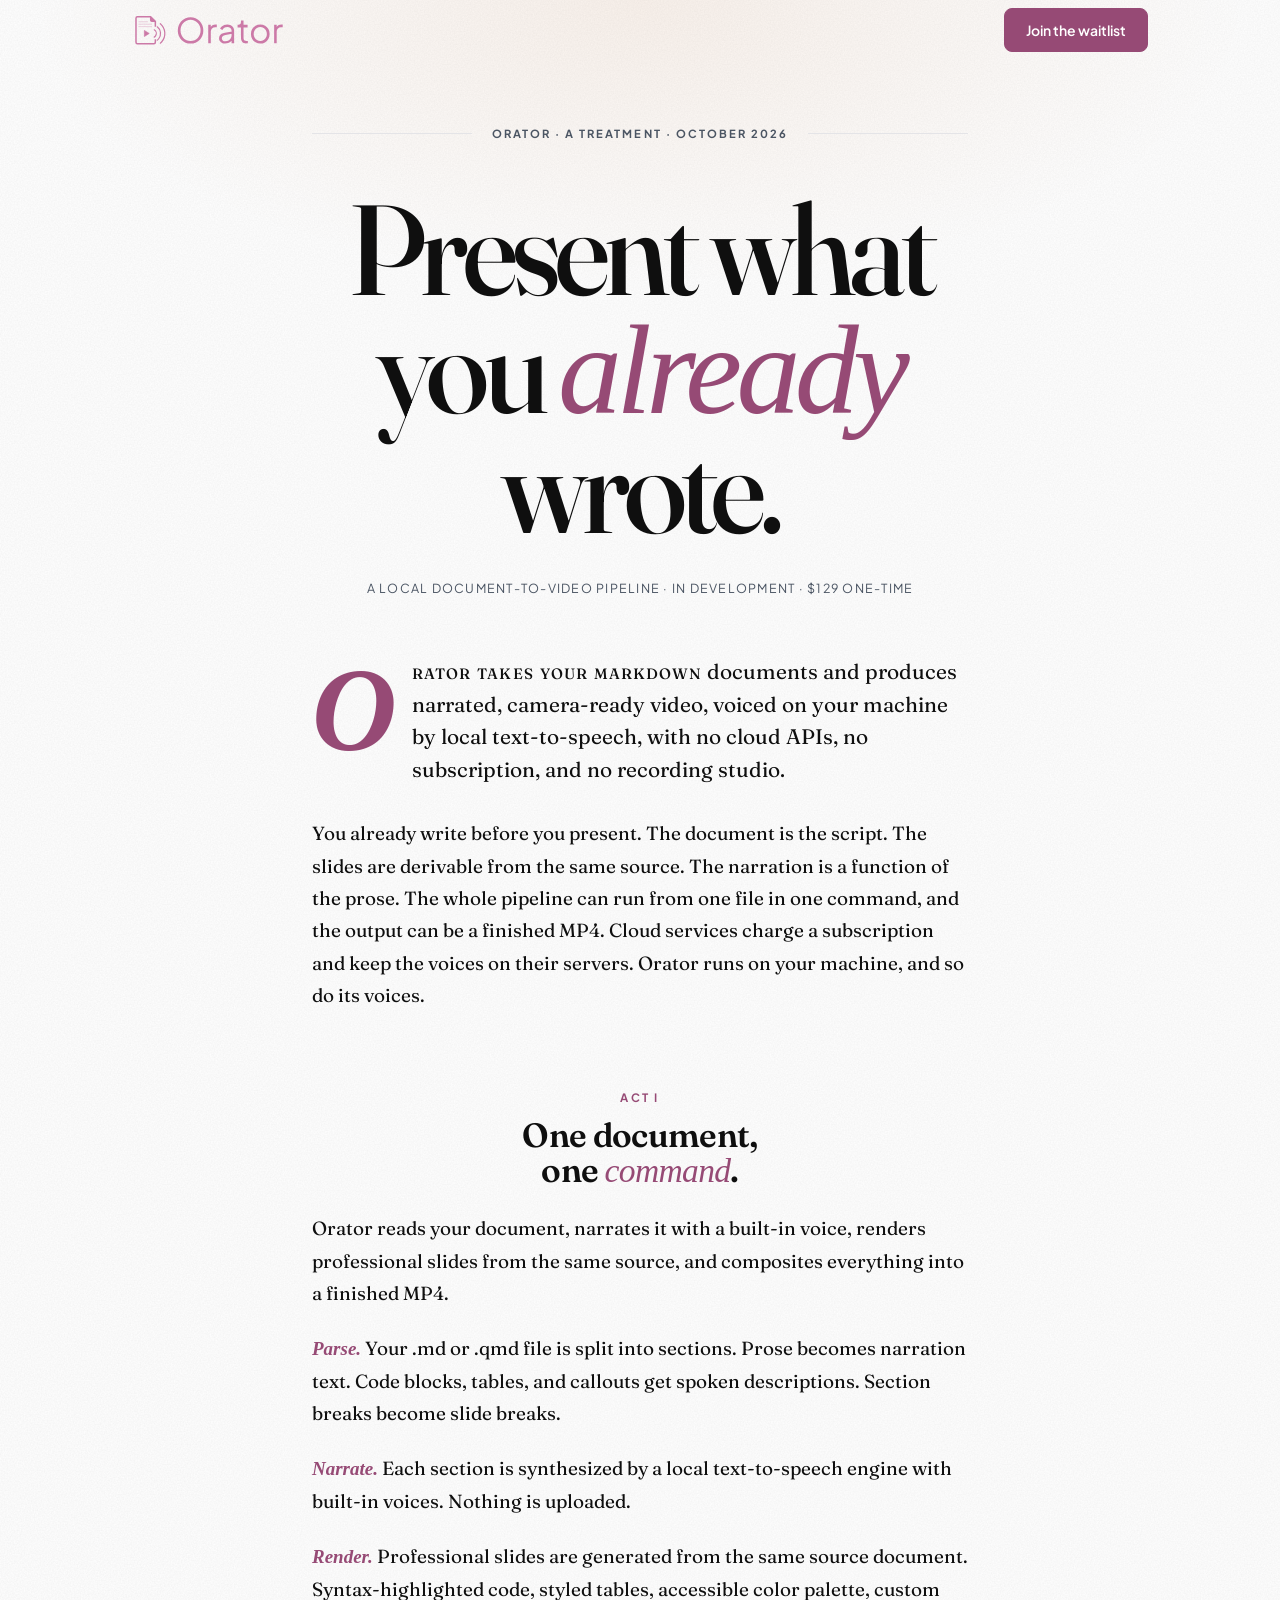
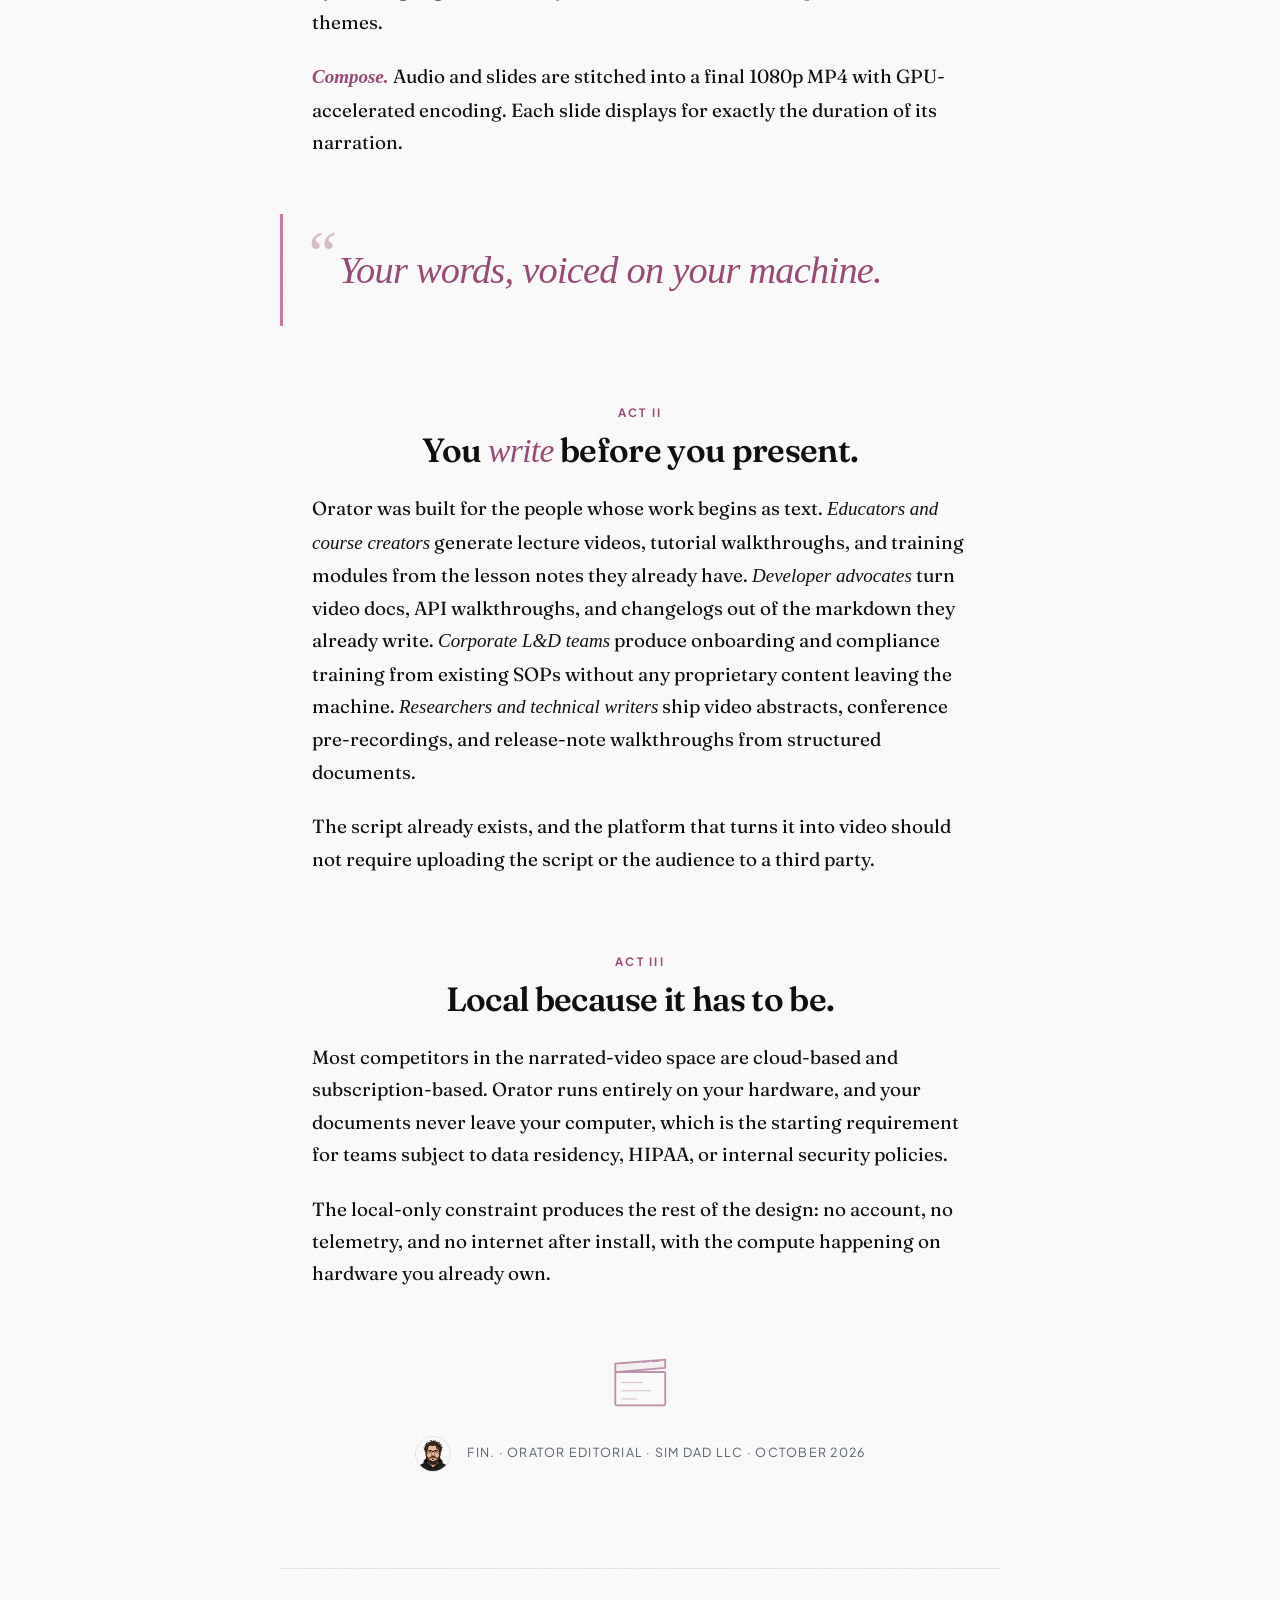
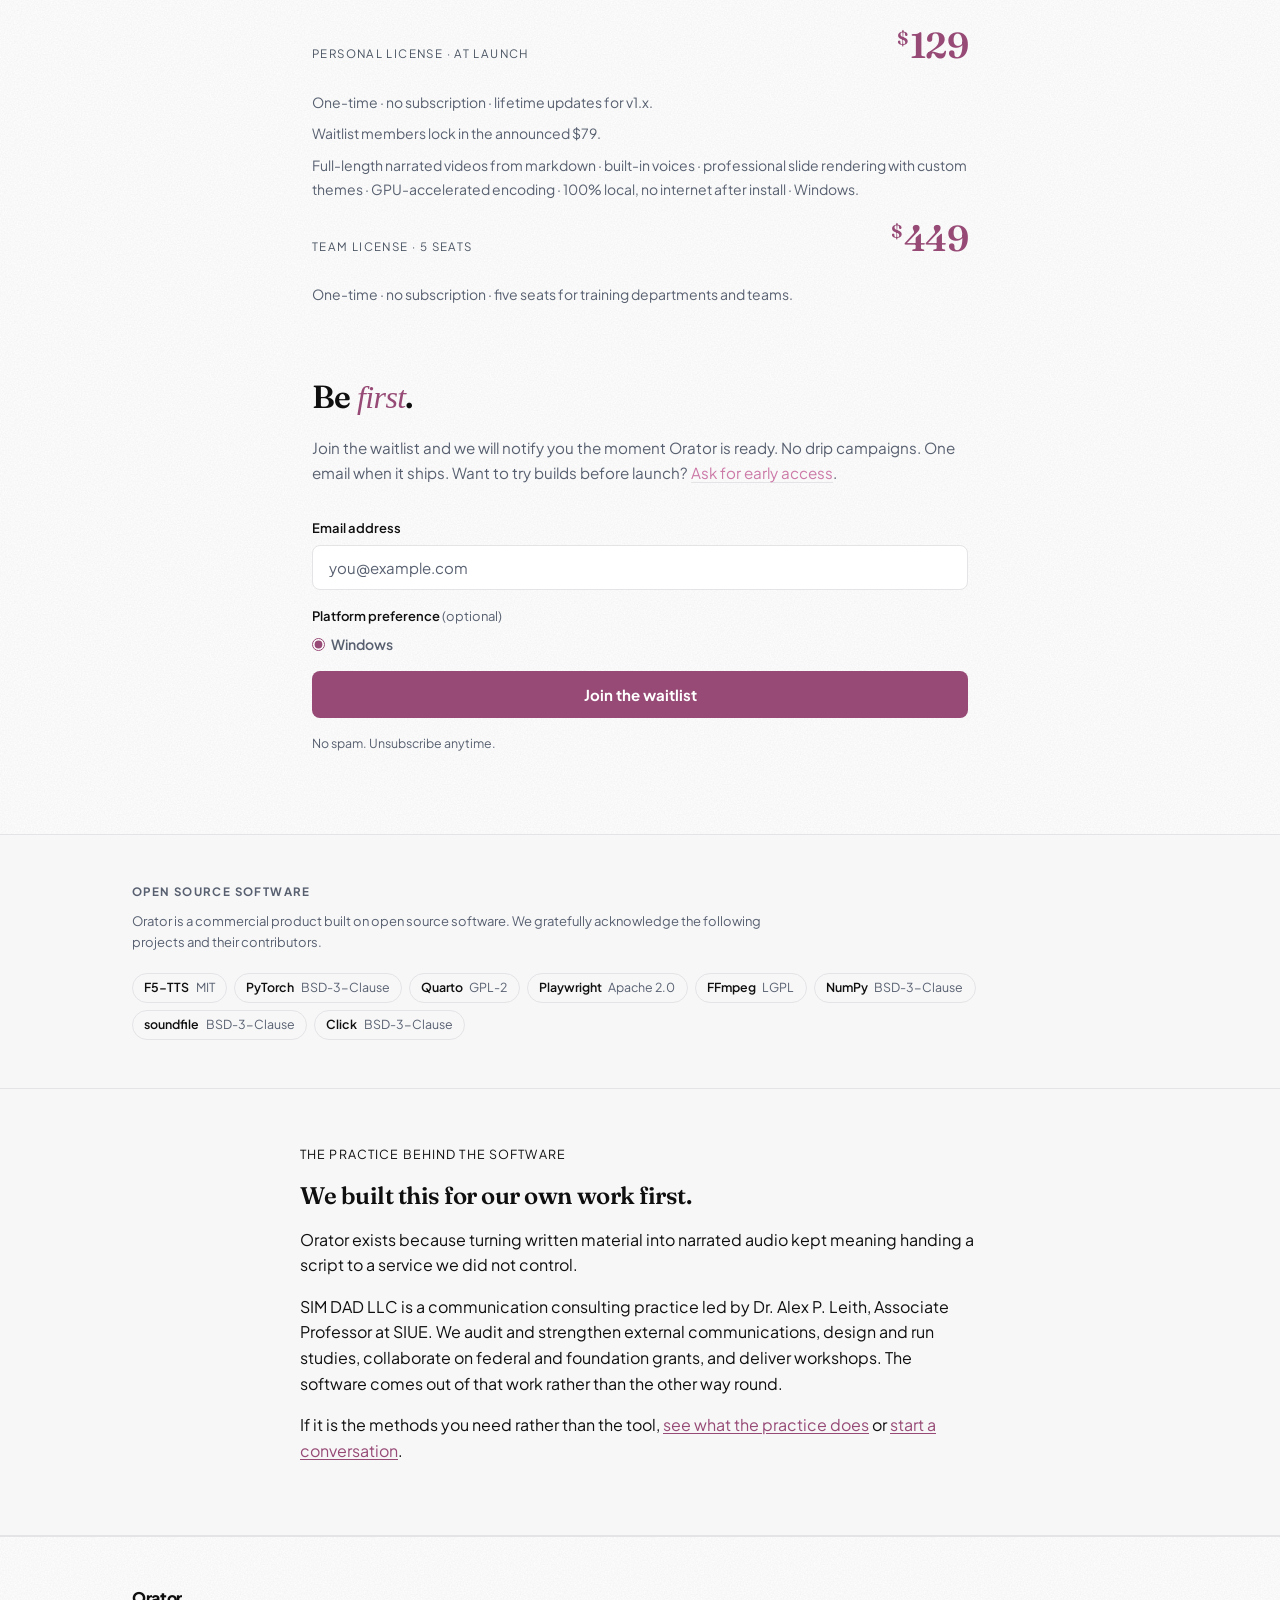
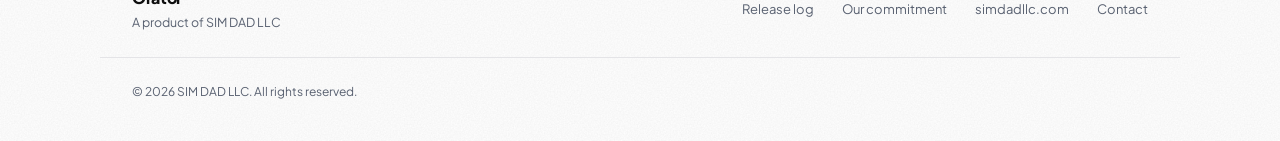
==== commit 5ecd86a4: "Merge pull request #1 from SIM-DAD/slop-pass slop pass" ====
--- a/index.html
+++ b/index.html
@@ -35,9 +35,696 @@
     }
   }
   </script>
-  <link rel="stylesheet" href="/css/site.css">
+  <link rel="preconnect" href="https://fonts.googleapis.com">
+  <link rel="preconnect" href="https://fonts.gstatic.com" crossorigin>
+  <link href="https://fonts.googleapis.com/css2?family=Plus+Jakarta+Sans:ital,wght@0,400;0,500;0,600;0,700;0,800;1,400&family=Fraunces:ital,opsz,wght,SOFT@0,9..144,400,0;0,9..144,500,0;0,9..144,600,0;0,9..144,700,0;1,9..144,400,30;1,9..144,500,30&display=swap" rel="stylesheet">
+
+  <style>
+    /* ─── TOKENS ─────────────────────────────────────────────────── */
+    :root {
+      --accent:    #CC79A7;
+      --accent-h:  #7B3E61;
+    /* Text-safe accent: 5.9:1 on white. The bright --accent is for large display and dark sections only. */
+    --accent-ink: #964A75;
+      --text:      #0F0F0F;
+      --muted:     #586070;
+      --bg:        #FFFFFF;
+      --surface:   #F7F7F8;
+      --border:    #E4E4E7;
+      --font:      'Plus Jakarta Sans', -apple-system, BlinkMacSystemFont, sans-serif;
+      --font-display: 'Fraunces', 'Cormorant Garamond', 'Iowan Old Style', Georgia, serif;
+      --max-w:     1080px;
+      --radius:    8px;
+    }
+
+    @media (prefers-color-scheme: dark) {
+      :root {
+        --text:    #F4F4F5;
+        --accent-ink: #CC79A7;
+        --muted:   #A1A1AA;
+        --bg:      #09090B;
+        --surface: #111113;
+        --border:  #27272A;
+      }
+    }
+
+    /* ─── RESET ──────────────────────────────────────────────────── */
+    *, *::before, *::after { box-sizing: border-box; margin: 0; padding: 0; }
+    html { scroll-behavior: smooth; }
+    body {
+      font-family: var(--font);
+      color: var(--text);
+      line-height: 1.6;
+      -webkit-font-smoothing: antialiased;
+      background-color: var(--bg);
+      background-image:
+        radial-gradient(ellipse 80% 60% at 50% 0%, rgba(180, 83, 9, 0.08), transparent 60%),
+        url("data:image/svg+xml;utf8,<svg xmlns='http://www.w3.org/2000/svg' width='280' height='280'><filter id='n'><feTurbulence type='fractalNoise' baseFrequency='0.7' numOctaves='2' stitchTiles='stitch'/><feColorMatrix values='0 0 0 0 0 0 0 0 0 0 0 0 0 0 0 0 0 0 0.05 0'/></filter><rect width='100%25' height='100%25' filter='url(%23n)'/></svg>");
+      background-repeat: no-repeat, repeat;
+      background-size: 100% 800px, auto;
+      background-attachment: fixed, local;
+    }
+    img, video { max-width: 100%; display: block; }
+    a { color: inherit; text-decoration: none; }
+
+    /* ─── PAGE-LOAD REVEAL ───────────────────────────────────────── */
+    @keyframes fadeUp {
+      from { opacity: 0; transform: translateY(14px); }
+      to   { opacity: 1; transform: translateY(0); }
+    }
+    .hero-eyebrow, .hero h1, .hero-sub, .hero-actions, .hero-meta {
+      animation: fadeUp 0.85s cubic-bezier(0.2, 0.65, 0.3, 1) backwards;
+    }
+    .hero-eyebrow { animation-delay: 0.10s; }
+    .hero h1     { animation-delay: 0.22s; }
+    .hero-sub    { animation-delay: 0.46s; }
+    .hero-actions{ animation-delay: 0.64s; }
+    .hero-meta   { animation-delay: 0.80s; }
+    @media (prefers-reduced-motion: reduce) {
+      .hero-eyebrow, .hero h1, .hero-sub, .hero-actions, .hero-meta {
+        animation: none;
+      }
+    }
+
+    /* ─── LAYOUT ─────────────────────────────────────────────────── */
+    .container {
+      max-width: var(--max-w);
+      margin: 0 auto;
+      padding: 0 2rem;
+    }
+
+    /* ─── NAV ────────────────────────────────────────────────────── */
+    .nav {
+      position: sticky;
+      top: 0;
+      z-index: 100;
+      background: transparent;
+      border-bottom: 1px solid transparent;
+      transition: background 0.2s, border-color 0.2s;
+    }
+    .nav.scrolled {
+      background: var(--bg);
+      border-color: var(--border);
+    }
+    .nav-inner {
+      max-width: var(--max-w);
+      margin: 0 auto;
+      padding: 0 2rem;
+      height: 60px;
+      display: flex;
+      align-items: center;
+      justify-content: space-between;
+    }
+    .nav-brand { display: flex; align-items: center; gap: 0.5rem; font-weight: 800; font-size: 1.125rem; letter-spacing: -0.02em; }
+    .nav-wordmark { height: 36px; width: auto; display: block; }
+
+    /* ─── BUTTONS ────────────────────────────────────────────────── */
+    .btn {
+      display: inline-flex;
+      align-items: center;
+      gap: 0.3rem;
+      padding: 0.6rem 1.3rem;
+      border-radius: var(--radius);
+      font-family: var(--font);
+      font-size: 0.875rem;
+      font-weight: 600;
+      cursor: pointer;
+      border: 1.5px solid transparent;
+      transition: all 0.15s;
+      text-decoration: none;
+    }
+    .btn-primary   { background: var(--accent-ink); color: #fff; border-color: var(--accent-ink); }
+    .btn-primary:hover { background: var(--accent-h); border-color: var(--accent-h); }
+    .btn-ghost     { background: transparent; color: var(--text); border-color: var(--border); }
+    .btn-ghost:hover { border-color: var(--accent-ink); color: var(--accent-ink); }
+    .btn-ghost-white { background: transparent; color: #fff; border-color: rgba(255,255,255,0.35); }
+    .btn-ghost-white:hover { border-color: #fff; }
+    .btn-lg { padding: 0.8rem 1.75rem; font-size: 1rem; }
+
+    /* ─── HERO ───────────────────────────────────────────────────── */
+    .hero {
+      padding: 7rem 0 5rem;
+      border-bottom: 1px solid var(--border);
+    }
+    .hero-inner {
+      max-width: var(--max-w);
+      margin: 0 auto;
+      padding: 0 2rem;
+    }
+    .hero-eyebrow {
+      display: inline-block;
+      font-size: 0.75rem;
+      font-weight: 700;
+      text-transform: uppercase;
+      letter-spacing: 0.1em;
+      color: var(--muted);
+      margin-bottom: 1.5rem;
+    }
+    .hero h1 {
+      font-family: var(--font-display);
+      font-size: clamp(3rem, 6.5vw, 5.5rem);
+      font-weight: 600;
+      line-height: 1.0;
+      letter-spacing: -0.025em;
+      max-width: 16ch;
+      margin-bottom: 1.5rem;
+    }
+    .hero-accent { color: var(--accent-ink); font-style: italic; font-weight: 500; }
+    .hero-sub {
+      font-size: 1.125rem;
+      color: var(--muted);
+      max-width: 52ch;
+      line-height: 1.65;
+      margin-bottom: 2.5rem;
+      font-weight: 400;
+    }
+    .hero-actions {
+      display: flex;
+      align-items: center;
+      gap: 0.75rem;
+      flex-wrap: wrap;
+    }
+    .hero-meta {
+      margin-top: 1.75rem;
+      font-size: 0.8rem;
+      color: var(--muted);
+    }
+    .hero-meta span { margin: 0 0.4rem; opacity: 0.4; }
+
+    /* ─── STATS STRIP ────────────────────────────────────────────── */
+    .stats-strip {
+      border-bottom: 1px solid var(--border);
+      padding: 2.75rem 0;
+    }
+    .stats-inner {
+      max-width: var(--max-w);
+      margin: 0 auto;
+      padding: 0 2rem;
+      display: grid;
+      grid-template-columns: repeat(4, 1fr);
+      gap: 2rem;
+    }
+    .stat-num {
+      font-family: var(--font-display);
+      font-size: 2.5rem;
+      font-weight: 600;
+      color: var(--accent-ink);
+      letter-spacing: -0.025em;
+      line-height: 1;
+    }
+    .stat-label {
+      font-size: 0.8rem;
+      color: var(--muted);
+      margin-top: 0.3rem;
+      font-weight: 500;
+    }
+
+    /* ─── SECTIONS ───────────────────────────────────────────────── */
+    .section       { padding: 6rem 0; border-bottom: 1px solid var(--border); }
+    .section-alt   { padding: 6rem 0; background: var(--surface); border-bottom: 1px solid var(--border); }
+    .section-dark  { padding: 6rem 0; background: #0F0F0F; color: #FFFFFF; }
+    @media (prefers-color-scheme: dark) {
+      .section-dark { background: #1C1C1E; }
+    }
+
+    .eyebrow {
+      display: block;
+      font-size: 0.72rem;
+      font-weight: 700;
+      text-transform: uppercase;
+      letter-spacing: 0.12em;
+      color: var(--accent-ink);
+      margin-bottom: 1rem;
+    }
+    .section-dark .eyebrow { color: rgba(255,255,255,0.45); }
+
+    h2 {
+      font-family: var(--font-display);
+      font-size: clamp(1.85rem, 3.7vw, 2.85rem);
+      font-weight: 600;
+      line-height: 1.08;
+      letter-spacing: -0.02em;
+      margin-bottom: 1.25rem;
+    }
+    h2 em {
+      font-style: italic;
+      color: var(--accent-ink);
+      font-weight: 500;
+    }
+    .section-dark h2 { color: #fff; }
+    .section-dark h2 em { color: var(--accent); }
+
+    .section-sub {
+      font-size: 1.0625rem;
+      color: var(--muted);
+      max-width: 58ch;
+      line-height: 1.65;
+    }
+    .section-dark .section-sub { color: rgba(255,255,255,0.5); }
+
+    /* ─── PIPELINE ───────────────────────────────────────────────── */
+    .pipeline {
+      margin-top: 3.5rem;
+      display: grid;
+      grid-template-columns: 1fr;
+      gap: 0;
+      border: 1px solid var(--border);
+      border-radius: var(--radius);
+      overflow: hidden;
+    }
+    .pipeline-step {
+      padding: 1.75rem 2rem;
+      border-bottom: 1px solid var(--border);
+      display: grid;
+      grid-template-columns: 3.5rem 1fr;
+      gap: 1rem;
+      align-items: start;
+    }
+    .pipeline-step:last-child { border-bottom: none; }
+    .pipeline-num {
+      font-size: 0.7rem;
+      font-weight: 800;
+      color: var(--accent-ink);
+      text-transform: uppercase;
+      letter-spacing: 0.1em;
+      padding-top: 0.15rem;
+    }
+    .pipeline-step h3 {
+      font-size: 0.9375rem;
+      font-weight: 700;
+      margin-bottom: 0.35rem;
+      color: var(--text);
+      letter-spacing: -0.01em;
+    }
+    .pipeline-step p {
+      font-size: 0.875rem;
+      color: var(--muted);
+      line-height: 1.65;
+    }
+
+    /* ─── AUDIENCE ───────────────────────────────────────────────── */
+    .audience-grid {
+      display: grid;
+      grid-template-columns: 1fr 1fr;
+      margin-top: 3.5rem;
+      border: 1px solid var(--border);
+      border-radius: var(--radius);
+      overflow: hidden;
+    }
+    .audience-cell {
+      padding: 2rem;
+      border-right: 1px solid var(--border);
+      border-bottom: 1px solid var(--border);
+    }
+    .audience-cell:nth-child(even) { border-right: none; }
+    .audience-cell:nth-last-child(-n+2) { border-bottom: none; }
+    .audience-cell h3 {
+      font-size: 0.9375rem;
+      font-weight: 700;
+      margin-bottom: 0.5rem;
+      color: var(--text);
+      letter-spacing: -0.01em;
+    }
+    .audience-cell p {
+      font-size: 0.875rem;
+      color: var(--muted);
+      line-height: 1.65;
+    }
+    .audience-num {
+      font-size: 0.7rem;
+      font-weight: 800;
+      color: var(--accent-ink);
+      text-transform: uppercase;
+      letter-spacing: 0.1em;
+      margin-bottom: 0.75rem;
+    }
+
+    /* ─── DARK PULLQUOTE ─────────────────────────────────────────── */
+    .pullquote {
+      font-size: clamp(1.5rem, 3vw, 2.25rem);
+      font-weight: 700;
+      line-height: 1.3;
+      color: #fff;
+      max-width: 28ch;
+      margin-bottom: 2rem;
+      letter-spacing: -0.02em;
+    }
+    .pullquote em {
+      color: var(--accent-ink);
+      font-style: normal;
+    }
+
+    /* ─── PRICING ────────────────────────────────────────────────── */
+    .pricing-card {
+      border: 1px solid var(--border);
+      border-radius: var(--radius);
+      padding: 2.5rem;
+      max-width: 420px;
+    }
+    .price-tag {
+      font-size: 3.5rem;
+      font-weight: 800;
+      color: var(--text);
+      letter-spacing: -0.04em;
+      line-height: 1;
+      margin: 1rem 0 0.35rem;
+    }
+    .price-tag sup { font-size: 1.5rem; vertical-align: super; }
+    .price-note {
+      font-size: 0.8125rem;
+      color: var(--muted);
+      margin-bottom: 1.5rem;
+    }
+    .price-features {
+      list-style: none;
+      margin-bottom: 2rem;
+    }
+    .price-features li {
+      font-size: 0.875rem;
+      color: var(--muted);
+      padding: 0.5rem 0;
+      border-top: 1px solid var(--border);
+      display: flex;
+      align-items: baseline;
+      gap: 0.6rem;
+    }
+    .price-features li::before {
+      content: '\2713';
+      color: var(--accent-ink);
+      font-size: 0.75rem;
+      font-weight: 800;
+      flex-shrink: 0;
+    }
+
+    /* ─── WAITLIST ───────────────────────────────────────────────── */
+    .waitlist-wrap {
+      max-width: 520px;
+    }
+    .wl-form {
+      margin-top: 2rem;
+      display: flex;
+      flex-direction: column;
+      gap: 1rem;
+    }
+    .wl-field {
+      display: flex;
+      flex-direction: column;
+      gap: 0.4rem;
+    }
+    .wl-field label {
+      font-size: 0.8125rem;
+      font-weight: 600;
+      color: var(--text);
+    }
+    .wl-field label span { font-weight: 400; color: var(--muted); }
+    .wl-field input[type="email"] {
+      width: 100%;
+      padding: 0.75rem 1rem;
+      font-family: var(--font);
+      font-size: 0.9375rem;
+      background: var(--bg);
+      color: var(--text);
+      border: 1.5px solid var(--border);
+      border-radius: var(--radius);
+      transition: border-color 0.15s;
+    }
+    .wl-field input[type="email"]:focus {
+      outline: none;
+      border-color: var(--accent-ink);
+    }
+    .wl-field input::placeholder { color: var(--muted); }
+    .radio-row {
+      display: flex;
+      gap: 1rem;
+      flex-wrap: wrap;
+    }
+    .radio-row label {
+      display: flex;
+      align-items: center;
+      gap: 0.4rem;
+      font-size: 0.875rem;
+      color: var(--muted);
+      cursor: pointer;
+    }
+    .radio-row input[type="radio"] { accent-color: var(--accent-ink); }
+    .wl-submit {
+      width: 100%;
+      padding: 0.875rem;
+      background: var(--accent-ink);
+      color: #fff;
+      border: none;
+      border-radius: var(--radius);
+      font-family: var(--font);
+      font-size: 0.9375rem;
+      font-weight: 700;
+      cursor: pointer;
+      transition: background 0.15s;
+    }
+    .wl-submit:hover:not(:disabled) { background: var(--accent-h); }
+    .wl-submit:disabled { opacity: 0.55; cursor: not-allowed; }
+    .wl-fine {
+      font-size: 0.775rem;
+      color: var(--muted);
+    }
+    .wl-success {
+      display: none;
+      padding: 1.5rem;
+      border: 1px solid var(--border);
+      border-radius: var(--radius);
+      background: var(--surface);
+    }
+    .wl-success.visible { display: block; }
+    .wl-success h3 { font-size: 1.05rem; font-weight: 700; margin-bottom: 0.35rem; }
+    .wl-success p  { font-size: 0.875rem; color: var(--muted); }
+    .wl-error {
+      display: none;
+      font-size: 0.8125rem;
+      color: #dc2626;
+    }
+    .wl-error.visible { display: block; }
+
+    /* ─── FOOTER ─────────────────────────────────────────────────── */
+    .footer {
+      padding: 3rem 0 2.5rem;
+      border-top: 1px solid var(--border);
+    }
+    .footer-inner {
+      max-width: var(--max-w);
+      margin: 0 auto;
+      padding: 0 2rem;
+      display: flex;
+      align-items: center;
+      justify-content: space-between;
+      flex-wrap: wrap;
+      gap: 1.5rem;
+    }
+    .footer-brand {
+      font-weight: 800;
+      font-size: 1rem;
+      letter-spacing: -0.02em;
+    }
+    .footer-sub {
+      font-size: 0.775rem;
+      color: var(--muted);
+      margin-top: 2px;
+    }
+    .footer-links {
+      display: flex;
+      gap: 1.75rem;
+      align-items: center;
+      flex-wrap: wrap;
+    }
+    .footer-links a {
+      font-size: 0.8125rem;
+      color: var(--muted);
+      transition: color 0.15s;
+    }
+    .footer-links a:hover { color: var(--text); }
+    .footer-copy {
+      max-width: var(--max-w);
+      margin: 1.5rem auto 0;
+      padding: 1.5rem 2rem 0;
+      border-top: 1px solid var(--border);
+      font-size: 0.75rem;
+      color: var(--muted);
+    }
+
+    /* ─── FOCUS ──────────────────────────────────────────────────── */
+    :focus-visible {
+      outline: 2px solid var(--accent);
+      outline-offset: 3px;
+      border-radius: 3px;
+    }
+
+    /* ─── RESPONSIVE ─────────────────────────────────────────────── */
+    @media (max-width: 768px) {
+      .hero       { padding: 5.5rem 0 4rem; }
+      .stats-inner { grid-template-columns: repeat(2, 1fr); }
+      .audience-grid { grid-template-columns: 1fr; }
+      .audience-cell { border-right: none; }
+      .audience-cell:nth-last-child(-n+2) { border-bottom: 1px solid var(--border); }
+      .audience-cell:last-child { border-bottom: none; }
+      .section     { padding: 4.5rem 0; }
+      .section-alt { padding: 4.5rem 0; }
+      .section-dark { padding: 4.5rem 0; }
+    }
+
+    @media (max-width: 480px) {
+      .hero h1     { font-size: 2.6rem; }
+      .hero-actions .btn { width: 100%; justify-content: center; }
+      .stats-inner { grid-template-columns: 1fr 1fr; gap: 1.5rem; }
+    }
+
+    /* ═══ MANUSCRIPT LAYOUT: film-treatment register ═══ */
+    .manuscript { max-width: 720px; margin: 0 auto; padding: 0 2rem; font-family: var(--font-display); color: var(--text); }
+    .manuscript p { font-size: 1.1875rem; line-height: 1.7; margin: 0 0 1.4rem; color: var(--text); }
+    .manuscript em { font-style: italic; }
+    .manuscript strong { font-weight: 600; color: var(--accent-ink); font-style: italic; }
+    .manuscript a { color: var(--accent-ink); border-bottom: 1px solid var(--border); transition: border-color 0.15s; }
+    .manuscript a:hover { border-color: var(--accent-ink); }
+
+    .issue-marker {
+      max-width: 720px; margin: 4rem auto 3rem; padding: 0 2rem;
+      display: flex; align-items: center; gap: 1.25rem;
+      font-family: var(--font); font-size: 0.7rem; font-weight: 700;
+      letter-spacing: 0.18em; text-transform: uppercase; color: var(--muted);
+    }
+    .issue-marker::before, .issue-marker::after {
+      content: ""; flex: 1; height: 1px; background: var(--border);
+    }
+
+    .opening { max-width: 820px; margin: 0 auto 3.5rem; padding: 0 2rem; text-align: center; }
+    .opening h1 {
+      font-family: var(--font-display); font-size: clamp(3.5rem, 10vw, 8rem);
+      font-weight: 500; line-height: 0.92; letter-spacing: -0.045em; margin: 0; color: var(--text);
+    }
+    .opening h1 em { font-style: italic; font-weight: 400; color: var(--accent-ink); }
+    .opening .byline {
+      font-family: var(--font); font-size: 0.78rem; letter-spacing: 0.1em;
+      text-transform: uppercase; color: var(--muted); margin-top: 2rem;
+    }
+
+    .lede { font-size: 1.3125rem !important; line-height: 1.55 !important; margin-bottom: 2rem !important; }
+    .lede::first-letter {
+      font-family: var(--font-display);
+      float: left; font-size: 5.6em; line-height: 0.85;
+      padding: 0.05em 0.12em 0 0;
+      font-weight: 600; color: var(--accent-ink); font-style: italic;
+    }
+    .lede-opener { font-variant: small-caps; letter-spacing: 0.05em; font-weight: 500; }
+
+    /* film-treatment: Act I / Act II / Act III markers */
+    .section-marker { max-width: 720px; margin: 4.5rem auto 1.5rem; padding: 0 2rem; text-align: center; }
+    .section-marker .numeral {
+      font-family: var(--font); font-size: 0.72rem; font-weight: 700;
+      color: var(--accent-ink); letter-spacing: 0.2em; text-transform: uppercase;
+      display: inline-block; margin-bottom: 0.65rem;
+    }
+    .section-marker .heading {
+      font-family: var(--font-display); font-size: 2.1rem; font-weight: 600;
+      letter-spacing: -0.02em; line-height: 1.05; color: var(--text);
+    }
+    .section-marker .heading em { font-style: italic; color: var(--accent-ink); font-weight: 500; }
+
+    .pull-quote {
+      max-width: 720px; margin: 3.5rem auto; padding: 2rem 2rem 2rem 3.5rem;
+      font-family: var(--font-display); font-size: clamp(1.7rem, 3.6vw, 2.4rem);
+      font-style: italic; font-weight: 500; line-height: 1.25; letter-spacing: -0.02em;
+      color: var(--accent-ink); border-left: 3px solid var(--accent); position: relative;
+    }
+    .pull-quote::before {
+      content: "“"; position: absolute; left: 1.2rem; top: 0.5rem;
+      font-size: 4rem; color: var(--accent-ink); opacity: 0.35; line-height: 1;
+      font-family: var(--font-display);
+    }
+
+    /* film-treatment: end with "fin." instead of pilcrow */
+    .ornament {
+      max-width: 720px; margin: 3.5rem auto 1.5rem; padding: 0 2rem; text-align: center;
+      font-family: var(--font-display); font-size: 1.6rem; font-style: italic;
+      color: var(--accent-ink); opacity: 0.6;
+    }
+    .signature {
+      max-width: 720px; margin: 0 auto 5rem; padding: 0 2rem;
+      font-family: var(--font); font-size: 0.78rem;
+      letter-spacing: 0.1em; text-transform: uppercase; color: var(--muted); text-align: center;
+    }
+    .signature-avatar {
+      width: 36px; height: 36px; border-radius: 50%;
+      display: inline-block; vertical-align: middle; margin-right: 0.85rem;
+      border: 1px solid var(--border); object-fit: cover;
+    }
+
+    .colophon { max-width: 720px; margin: 6rem auto 4rem; padding: 3rem 2rem 0; border-top: 1px solid var(--border); }
+    .colophon-row {
+      display: flex; align-items: baseline; justify-content: space-between;
+      flex-wrap: wrap; gap: 1.5rem; margin-bottom: 1rem;
+    }
+    .colophon-label {
+      font-family: var(--font); font-size: 0.72rem; letter-spacing: 0.12em;
+      text-transform: uppercase; color: var(--muted);
+    }
+    .colophon-price {
+      font-family: var(--font-display); font-size: 2.25rem; font-weight: 600;
+      color: var(--accent-ink); letter-spacing: -0.02em;
+    }
+    .colophon-price sup { font-size: 1.2rem; vertical-align: super; padding-right: 0.1em; }
+    .colophon p {
+      font-family: var(--font); font-size: 0.875rem; color: var(--muted);
+      line-height: 1.7; margin-bottom: 0.5rem;
+    }
+
+    .end-waitlist { max-width: 720px; margin: 0 auto 5rem; padding: 0 2rem; }
+    .end-waitlist .heading {
+      font-family: var(--font-display); font-size: 2rem; font-weight: 600;
+      letter-spacing: -0.02em; margin-bottom: 0.75rem;
+    }
+    .end-waitlist .heading em { font-style: italic; color: var(--accent-ink); font-weight: 500; }
+
+    @media (max-width: 720px) {
+      .opening h1 { font-size: clamp(2.8rem, 13vw, 4.5rem); }
+      .lede::first-letter { font-size: 4em; }
+      .pull-quote { padding: 1.5rem 1.5rem 1.5rem 2.5rem; }
+      .pull-quote::before { left: 0.8rem; top: 0.4rem; font-size: 3rem; }
+    }
+
+    /* ─── OPEN SOURCE ATTRIBUTION ────────────────────────────── */
+    .oss-section { padding: 3rem 0; border-top: 1px solid var(--border); background: var(--surface); }
+    .oss-heading { font-size: 0.72rem; font-weight: 700; text-transform: uppercase; letter-spacing: 0.12em; color: var(--muted); margin-bottom: 0.6rem; }
+    .oss-sub { font-size: 0.8125rem; color: var(--muted); margin-bottom: 1.25rem; line-height: 1.6; max-width: 64ch; }
+    .oss-grid { display: flex; flex-wrap: wrap; gap: 0.45rem; }
+    .oss-item {
+      display: inline-flex; align-items: center; gap: 0.4rem;
+      padding: 0.25rem 0.7rem; border: 1px solid var(--border); border-radius: 100px;
+      font-size: 0.775rem; color: var(--muted); text-decoration: none;
+      transition: color 0.15s, border-color 0.15s;
+    }
+    .oss-item:hover { color: var(--text); border-color: var(--muted); }
+    .oss-item-name { font-weight: 600; color: var(--text); }
+  
+    /* The practice behind the product. Quiet by design: it should read as provenance,
+       not as an advertisement interrupting the product page. */
+    .practice { background: var(--surface); border-top: 1px solid var(--border);
+                border-bottom: 1px solid var(--border); padding: 3.5rem 1.25rem; }
+    .practice-inner { max-width: 680px; margin: 0 auto; }
+    .practice-eyebrow { font-size: .78rem; letter-spacing: .09em; text-transform: uppercase;
+                        color: var(--muted); margin: 0 0 .6rem; }
+    .practice h2 { font-size: 1.5rem; line-height: 1.25; margin: 0 0 1rem; }
+    .practice p { color: var(--text); margin: 0 0 1rem; }
+    .practice-cta { color: var(--muted); }
+    .practice-cta a { color: var(--accent-ink); text-decoration: underline; text-underline-offset: 2px; }
+    .practice-cta a:hover { text-decoration-thickness: 2px; }
+    /* 5:1 floor: the small tracked labels measure below the floor in the muted gray even at 6.3:1 declared,
+       so they take a darker ink in light mode and keep the muted token in dark mode. */
+    .issue-marker, .opening .byline, .colophon-label { color: #4B5563; }
+    @media (prefers-color-scheme: dark) {
+      .issue-marker, .opening .byline, .colophon-label { color: var(--muted); }
+      /* dark mode: the bright accent carries the button, so the label goes dark */
+      .btn-primary, .wl-submit { background: var(--accent-ink); color: #09090B; border-color: var(--accent-ink); }
+      .btn-primary:hover, .wl-submit:hover:not(:disabled) { background: var(--accent-ink); filter: brightness(1.08); }
+    }
+</style>
 </head>
-
 <body>
 
   <!-- NAV -->
@@ -46,166 +733,151 @@
       <a href="#" class="nav-brand">
         <picture>
           <source srcset="img/wordmark-F4F4F5.svg" media="(prefers-color-scheme: dark)">
-          <img src="img/wordmark-92400E.svg" alt="Orator" class="nav-wordmark" width="137" height="32">
+          <img src="img/wordmark-B45309.svg" alt="Orator" class="nav-wordmark">
         </picture>
       </a>
-      <a href="#waitlist" class="btn">Join the waitlist</a>
+      <a href="#waitlist" class="btn btn-primary">Join the waitlist</a>
     </div>
   </nav>
 
-  <main>
-  <!-- OPENING: the first slide on the classroom screen, with its narration track -->
-  <header class="opening wrap">
-    <div class="slide">
-      <div class="slide-head"><span>Orator</span> <span>October 2026</span></div>
-      <div class="slide-body">
-        <h1>Present what<br>you already wrote.</h1>
-        <div class="slide-sub"><span>A local document-to-video pipeline</span> <span>in development</span> <span>$129 one-time</span></div>
+
+  <!-- ISSUE MARKER -->
+  <div class="issue-marker">Orator &middot; A treatment &middot; October 2026</div>
+
+
+  <!-- OPENING -->
+  <header class="opening">
+    <h1>Present what<br>you <em>already</em> wrote.</h1>
+    <div class="byline">A local document-to-video pipeline &middot; in development &middot; $129 one-time</div>
+  </header>
+
+
+  <!-- LEDE -->
+  <article class="manuscript">
+    <p class="lede"><span class="lede-opener">Orator takes your markdown</span> documents and produces narrated, camera-ready video, voiced on your machine by local text-to-speech, with no cloud APIs, no subscription, and no recording studio.</p>
+
+    <p>You already write before you present. The document is the script. The slides are derivable from the same source. The narration is a function of the prose. The whole pipeline can run from one file in one command, and the output can be a finished MP4. Cloud services charge a subscription and keep the voices on their servers. Orator runs on your machine, and so do its voices.</p>
+  </article>
+
+
+  <!-- ACT I -->
+  <div class="section-marker">
+    <span class="numeral">Act I</span>
+    <div class="heading">One document,<br>one <em>command</em>.</div>
+  </div>
+
+  <article class="manuscript" id="how">
+    <p>Orator reads your document, narrates it with a built-in voice, renders professional slides from the same source, and composites everything into a finished MP4.</p>
+
+    <p><strong>Parse.</strong> Your .md or .qmd file is split into sections. Prose becomes narration text. Code blocks, tables, and callouts get spoken descriptions. Section breaks become slide breaks.</p>
+
+    <p><strong>Narrate.</strong> Each section is synthesized by a local text-to-speech engine with built-in voices. Nothing is uploaded.</p>
+
+    <p><strong>Render.</strong> Professional slides are generated from the same source document. Syntax-highlighted code, styled tables, accessible color palette, custom themes.</p>
+
+    <p><strong>Compose.</strong> Audio and slides are stitched into a final 1080p MP4 with GPU-accelerated encoding. Each slide displays for exactly the duration of its narration.</p>
+  </article>
+
+
+  <!-- PULL QUOTE -->
+  <blockquote class="pull-quote">Your words, voiced on your machine.</blockquote>
+
+
+  <!-- ACT II -->
+  <div class="section-marker">
+    <span class="numeral">Act II</span>
+    <div class="heading">You <em>write</em> before you present.</div>
+  </div>
+
+  <article class="manuscript">
+    <p>Orator was built for the people whose work begins as text. <em>Educators and course creators</em> generate lecture videos, tutorial walkthroughs, and training modules from the lesson notes they already have. <em>Developer advocates</em> turn video docs, API walkthroughs, and changelogs out of the markdown they already write. <em>Corporate L&amp;D teams</em> produce onboarding and compliance training from existing SOPs without any proprietary content leaving the machine. <em>Researchers and technical writers</em> ship video abstracts, conference pre-recordings, and release-note walkthroughs from structured documents.</p>
+
+    <p>The script already exists, and the platform that turns it into video should not require uploading the script or the audience to a third party.</p>
+  </article>
+
+
+  <!-- ACT III -->
+  <div class="section-marker">
+    <span class="numeral">Act III</span>
+    <div class="heading">Local because it has to be.</div>
+  </div>
+
+  <article class="manuscript">
+    <p>Most competitors in the narrated-video space are cloud-based and subscription-based. Orator runs entirely on your hardware, and your documents never leave your computer, which is the starting requirement for teams subject to data residency, HIPAA, or internal security policies.</p>
+
+    <p>The local-only constraint produces the rest of the design: no account, no telemetry, and no internet after install, with the compute happening on hardware you already own.</p>
+  </article>
+
+
+  <!-- ORNAMENT + SIGNATURE -->
+  <div class="ornament" aria-hidden="true">
+    <svg xmlns="http://www.w3.org/2000/svg" viewBox="0 0 64 64" fill="none" stroke="currentColor" stroke-width="1.75" stroke-linecap="round" stroke-linejoin="round" style="width:2.6em;height:2.6em;display:inline-block;vertical-align:middle;">
+      <path d="M8 18 L56 14 L56 22 L8 26 Z" fill="currentColor" fill-opacity="0.08"/>
+      <line x1="14" y1="17.5" x2="20" y2="17" stroke-width="1.25"/>
+      <line x1="24" y1="17"   x2="30" y2="16.5" stroke-width="1.25"/>
+      <line x1="34" y1="16.5" x2="40" y2="16" stroke-width="1.25"/>
+      <line x1="44" y1="16"   x2="50" y2="15.5" stroke-width="1.25"/>
+      <rect x="8" y="26" width="48" height="32" rx="1.5"/>
+      <line x1="14" y1="36" x2="34" y2="36" stroke-width="1" opacity="0.55"/>
+      <line x1="14" y1="44" x2="42" y2="44" stroke-width="1" opacity="0.55"/>
+      <line x1="14" y1="52" x2="28" y2="52" stroke-width="1" opacity="0.55"/>
+    </svg>
+  </div>
+  <div class="signature">
+    <img src="img/headshot.png" alt="Alex P. Leith" class="signature-avatar" loading="lazy" decoding="async" width="96" height="96">
+    fin. &middot; Orator Editorial &middot; SIM DAD LLC &middot; October 2026
+  </div>
+
+
+  <!-- COLOPHON: PRICING -->
+  <section class="colophon" id="pricing">
+    <div class="colophon-row">
+      <span class="colophon-label">Personal license &middot; at launch</span>
+      <div class="colophon-price"><sup>$</sup>129</div>
+    </div>
+    <p>One-time &middot; no subscription &middot; lifetime updates for v1.x.</p>
+    <p>Waitlist members lock in the announced $79.</p>
+    <p>Full-length narrated videos from markdown &middot; built-in voices &middot; professional slide rendering with custom themes &middot; GPU-accelerated encoding &middot; 100% local, no internet after install &middot; Windows.</p>
+    <div class="colophon-row">
+      <span class="colophon-label">Team license &middot; 5 seats</span>
+      <div class="colophon-price"><sup>$</sup>449</div>
+    </div>
+    <p>One-time &middot; no subscription &middot; five seats for training departments and teams.</p>
+  </section>
+
+
+  <!-- WAITLIST (quiet end-block) -->
+  <section class="end-waitlist" id="waitlist">
+    <div class="heading">Be <em>first</em>.</div>
+    <p style="font-family:var(--font);font-size:0.95rem;color:var(--muted);line-height:1.65;margin-bottom:2rem;">Join the waitlist and we will notify you the moment Orator is ready. No drip campaigns. One email when it ships. Want to try builds before launch? <a href="/beta/" style="color:var(--accent);border-bottom:1px solid var(--border);">Ask for early access</a>.</p>
+
+    <div class="wl-success" id="wl-success" role="status">
+      <h3>You&rsquo;re on the list.</h3>
+      <p>We&rsquo;ll be in touch when Orator launches.</p>
+    </div>
+
+    <form class="wl-form" id="wl-form" novalidate>
+      <div class="wl-field">
+        <label for="wl-email">Email address</label>
+        <input type="email" id="wl-email" name="email" placeholder="you@example.com" required autocomplete="email">
       </div>
-    </div>
-    <div class="track" aria-hidden="true">
-      <div class="track-clips">
-          <div class="track-clip" style="--w:3"><svg viewBox="0 0 100 44" preserveAspectRatio="none" fill="currentColor" focusable="false"><rect x="0.9" y="8" width="2.73" height="28" rx="1"/><rect x="5.5" y="14" width="2.73" height="16" rx="1"/><rect x="10.0" y="6" width="2.73" height="32" rx="1"/><rect x="14.5" y="11" width="2.73" height="22" rx="1"/><rect x="19.1" y="18" width="2.73" height="8" rx="1"/><rect x="23.6" y="16" width="2.73" height="12" rx="1"/><rect x="28.2" y="2" width="2.73" height="40" rx="1"/><rect x="32.7" y="16" width="2.73" height="12" rx="1"/><rect x="37.3" y="8" width="2.73" height="28" rx="1"/><rect x="41.8" y="7" width="2.73" height="30" rx="1"/><rect x="46.4" y="18" width="2.73" height="8" rx="1"/><rect x="50.9" y="2" width="2.73" height="40" rx="1"/><rect x="55.5" y="12" width="2.73" height="20" rx="1"/><rect x="60.0" y="18" width="2.73" height="8" rx="1"/><rect x="64.5" y="16" width="2.73" height="12" rx="1"/><rect x="69.1" y="6" width="2.73" height="32" rx="1"/><rect x="73.6" y="6" width="2.73" height="32" rx="1"/><rect x="78.2" y="16" width="2.73" height="12" rx="1"/><rect x="82.7" y="12" width="2.73" height="20" rx="1"/><rect x="87.3" y="16" width="2.73" height="12" rx="1"/><rect x="91.8" y="2" width="2.73" height="40" rx="1"/><rect x="96.4" y="6" width="2.73" height="32" rx="1"/></svg></div>
-          <div class="track-clip" style="--w:4"><svg viewBox="0 0 100 44" preserveAspectRatio="none" fill="currentColor" focusable="false"><rect x="0.7" y="18" width="2.00" height="8" rx="1"/><rect x="4.0" y="7" width="2.00" height="30" rx="1"/><rect x="7.3" y="16" width="2.00" height="12" rx="1"/><rect x="10.7" y="12" width="2.00" height="20" rx="1"/><rect x="14.0" y="11" width="2.00" height="22" rx="1"/><rect x="17.3" y="11" width="2.00" height="22" rx="1"/><rect x="20.7" y="7" width="2.00" height="30" rx="1"/><rect x="24.0" y="18" width="2.00" height="8" rx="1"/><rect x="27.3" y="7" width="2.00" height="30" rx="1"/><rect x="30.7" y="7" width="2.00" height="30" rx="1"/><rect x="34.0" y="6" width="2.00" height="32" rx="1"/><rect x="37.3" y="18" width="2.00" height="8" rx="1"/><rect x="40.7" y="12" width="2.00" height="20" rx="1"/><rect x="44.0" y="18" width="2.00" height="8" rx="1"/><rect x="47.3" y="2" width="2.00" height="40" rx="1"/><rect x="50.7" y="14" width="2.00" height="16" rx="1"/><rect x="54.0" y="10" width="2.00" height="24" rx="1"/><rect x="57.3" y="6" width="2.00" height="32" rx="1"/><rect x="60.7" y="14" width="2.00" height="16" rx="1"/><rect x="64.0" y="2" width="2.00" height="40" rx="1"/><rect x="67.3" y="16" width="2.00" height="12" rx="1"/><rect x="70.7" y="7" width="2.00" height="30" rx="1"/><rect x="74.0" y="10" width="2.00" height="24" rx="1"/><rect x="77.3" y="2" width="2.00" height="40" rx="1"/><rect x="80.7" y="11" width="2.00" height="22" rx="1"/><rect x="84.0" y="14" width="2.00" height="16" rx="1"/><rect x="87.3" y="16" width="2.00" height="12" rx="1"/><rect x="90.7" y="7" width="2.00" height="30" rx="1"/><rect x="94.0" y="7" width="2.00" height="30" rx="1"/><rect x="97.3" y="11" width="2.00" height="22" rx="1"/></svg></div>
-          <div class="track-clip" style="--w:2"><svg viewBox="0 0 100 44" preserveAspectRatio="none" fill="currentColor" focusable="false"><rect x="1.2" y="12" width="3.75" height="20" rx="1"/><rect x="7.5" y="8" width="3.75" height="28" rx="1"/><rect x="13.8" y="16" width="3.75" height="12" rx="1"/><rect x="20.0" y="2" width="3.75" height="40" rx="1"/><rect x="26.2" y="15" width="3.75" height="14" rx="1"/><rect x="32.5" y="16" width="3.75" height="12" rx="1"/><rect x="38.8" y="7" width="3.75" height="30" rx="1"/><rect x="45.0" y="18" width="3.75" height="8" rx="1"/><rect x="51.2" y="7" width="3.75" height="30" rx="1"/><rect x="57.5" y="12" width="3.75" height="20" rx="1"/><rect x="63.8" y="4" width="3.75" height="36" rx="1"/><rect x="70.0" y="11" width="3.75" height="22" rx="1"/><rect x="76.2" y="2" width="3.75" height="40" rx="1"/><rect x="82.5" y="6" width="3.75" height="32" rx="1"/><rect x="88.8" y="8" width="3.75" height="28" rx="1"/><rect x="95.0" y="4" width="3.75" height="36" rx="1"/></svg></div>
-          <div class="track-clip" style="--w:5"><svg viewBox="0 0 100 44" preserveAspectRatio="none" fill="currentColor" focusable="false"><rect x="0.6" y="7" width="1.67" height="30" rx="1"/><rect x="3.3" y="4" width="1.67" height="36" rx="1"/><rect x="6.1" y="8" width="1.67" height="28" rx="1"/><rect x="8.9" y="10" width="1.67" height="24" rx="1"/><rect x="11.7" y="12" width="1.67" height="20" rx="1"/><rect x="14.4" y="14" width="1.67" height="16" rx="1"/><rect x="17.2" y="15" width="1.67" height="14" rx="1"/><rect x="20.0" y="12" width="1.67" height="20" rx="1"/><rect x="22.8" y="16" width="1.67" height="12" rx="1"/><rect x="25.6" y="7" width="1.67" height="30" rx="1"/><rect x="28.3" y="10" width="1.67" height="24" rx="1"/><rect x="31.1" y="2" width="1.67" height="40" rx="1"/><rect x="33.9" y="4" width="1.67" height="36" rx="1"/><rect x="36.7" y="8" width="1.67" height="28" rx="1"/><rect x="39.4" y="15" width="1.67" height="14" rx="1"/><rect x="42.2" y="4" width="1.67" height="36" rx="1"/><rect x="45.0" y="10" width="1.67" height="24" rx="1"/><rect x="47.8" y="7" width="1.67" height="30" rx="1"/><rect x="50.6" y="16" width="1.67" height="12" rx="1"/><rect x="53.3" y="16" width="1.67" height="12" rx="1"/><rect x="56.1" y="2" width="1.67" height="40" rx="1"/><rect x="58.9" y="6" width="1.67" height="32" rx="1"/><rect x="61.7" y="14" width="1.67" height="16" rx="1"/><rect x="64.4" y="8" width="1.67" height="28" rx="1"/><rect x="67.2" y="14" width="1.67" height="16" rx="1"/><rect x="70.0" y="4" width="1.67" height="36" rx="1"/><rect x="72.8" y="6" width="1.67" height="32" rx="1"/><rect x="75.6" y="18" width="1.67" height="8" rx="1"/><rect x="78.3" y="11" width="1.67" height="22" rx="1"/><rect x="81.1" y="16" width="1.67" height="12" rx="1"/><rect x="83.9" y="2" width="1.67" height="40" rx="1"/><rect x="86.7" y="7" width="1.67" height="30" rx="1"/><rect x="89.4" y="8" width="1.67" height="28" rx="1"/><rect x="92.2" y="8" width="1.67" height="28" rx="1"/><rect x="95.0" y="15" width="1.67" height="14" rx="1"/><rect x="97.8" y="8" width="1.67" height="28" rx="1"/></svg></div>
-      </div>
-      <div class="track-ruler"></div>
-      <div class="playhead"></div>
-    </div>
-  </header>
-
-
-  <!-- LEDE: the script for the opening slide -->
-  <div class="wrap">
-    <article class="script lede-block">
-      <p class="lede">Orator takes your markdown documents and produces narrated, camera-ready video, voiced on your machine by local text-to-speech, with no cloud APIs, no subscription, and no recording studio.</p>
-
-      <p>You already write before you present. The document is the script. The slides are derivable from the same source. The narration is a function of the prose. The whole pipeline can run from one file in one command, and the output can be a finished MP4. Cloud services charge a subscription and keep the voices on their servers. Orator runs on your machine, and so do its voices.</p>
-    </article>
-
-
-    <!-- how it works -->
-    <section class="part" id="how" aria-labelledby="act1">
-      <div class="slide">
-        <span class="slide-no">How it works</span>
-        <h2 id="act1">One document,<br>one command.</h2>
-      </div>
-      <article class="script">
-        <p>Orator reads your document, narrates it with a built-in voice, renders professional slides from the same source, and composites everything into a finished MP4.</p>
-
-        <p><strong>Parse.</strong> Your .md or .qmd file is split into sections. Prose becomes narration text. Code blocks, tables, and callouts get spoken descriptions. Section breaks become slide breaks.</p>
-
-        <p><strong>Narrate.</strong> Each section is synthesized by a local text-to-speech engine with built-in voices. Nothing is uploaded.</p>
-
-        <p><strong>Render.</strong> Professional slides are generated from the same source document. Syntax-highlighted code, styled tables, accessible color palette, custom themes.</p>
-
-        <p><strong>Compose.</strong> Audio and slides are stitched into a final 1080p MP4 with GPU-accelerated encoding. Each slide displays for exactly the duration of its narration.</p>
-      </article>
-    </section>
-  </div>
-
-
-  <!-- PULL QUOTE, set as a caption -->
-  <div class="caption">
-    <div class="wrap"><blockquote>Your words, voiced on your machine.</blockquote></div>
-  </div>
-
-
-  <div class="wrap">
-    <!-- who it is for -->
-    <section class="part" aria-labelledby="act2">
-      <div class="slide">
-        <span class="slide-no">Who it is for</span>
-        <h2 id="act2">You write before you present.</h2>
-      </div>
-      <article class="script">
-        <p>Orator was built for the people whose work begins as text. <em>Educators and course creators</em> generate lecture videos, tutorial walkthroughs, and training modules from the lesson notes they already have. <em>Developer advocates</em> turn video docs, API walkthroughs, and changelogs out of the markdown they already write. <em>Corporate L&amp;D teams</em> produce onboarding and compliance training from existing SOPs without any proprietary content leaving the machine. <em>Researchers and technical writers</em> ship video abstracts, conference pre-recordings, and release-note walkthroughs from structured documents.</p>
-
-        <p>The script already exists, and the platform that turns it into video should not require uploading the script or the audience to a third party.</p>
-      </article>
-    </section>
-
-
-    <!-- why local -->
-    <section class="part" aria-labelledby="act3">
-      <div class="slide">
-        <span class="slide-no">Why local</span>
-        <h2 id="act3">Local because it has to be.</h2>
-      </div>
-      <article class="script">
-        <p>Most competitors in the narrated-video space are cloud-based and subscription-based. Orator runs entirely on your hardware, and your documents never leave your computer, which is the starting requirement for teams subject to data residency, HIPAA, or internal security policies.</p>
-
-        <p>The local-only constraint produces the rest of the design: no account, no telemetry, and no internet after install, with the compute happening on hardware you already own.</p>
-      </article>
-    </section>
-
-
-    <!-- END CARD -->
-    <div class="endcard">
-      <img src="img/headshot.png" alt="Alex P. Leith" loading="lazy" decoding="async" width="96" height="96">
-      <div class="endcard-lines"><span>Alex P. Leith</span> <span>SIM DAD LLC</span> <span>October 2026</span></div>
-    </div>
-
-
-    <!-- PRICING -->
-    <section class="pricing" id="pricing">
-      <div class="price-row">
-        <div>
-          <div class="price-label"><span>Personal license</span> <span>at launch</span></div>
-          <div class="price"><sup>$</sup>129</div>
-        </div>
-        <div class="price-detail">
-          <ul class="terms"><li>One-time</li> <li>no subscription</li> <li>lifetime updates for v1.x.</li></ul>
-          <p>Waitlist members lock in the announced $79.</p>
-          <ul class="features"><li>Full-length narrated videos from markdown</li> <li>built-in voices</li> <li>professional slide rendering with custom themes</li> <li>GPU-accelerated encoding</li> <li>100% local, no internet after install</li> <li>Windows.</li></ul>
+      <div class="wl-field">
+        <label>Platform preference <span>(optional)</span></label>
+        <div class="radio-row">
+          <label><input type="radio" name="platform" value="windows" checked> Windows</label>
         </div>
       </div>
-      <div class="price-row">
-        <div>
-          <div class="price-label"><span>Team license</span> <span>5 seats</span></div>
-          <div class="price"><sup>$</sup>449</div>
-        </div>
-        <div class="price-detail">
-          <ul class="terms"><li>One-time</li> <li>no subscription</li> <li>five seats for training departments and teams.</li></ul>
-        </div>
-      </div>
-    </section>
-
-
-    <!-- WAITLIST -->
-    <section class="waitlist" id="waitlist" aria-labelledby="wl-h">
-      <h2 id="wl-h">Be first.</h2>
-      <p class="waitlist-intro">Join the waitlist and we will notify you the moment Orator is ready. No drip campaigns. One email when it ships. Want to try builds before launch? <a href="/beta/">Ask for early access</a>.</p>
-
-      <div class="wl-success" id="wl-success" role="status">
-        <h3>You&rsquo;re on the list.</h3>
-        <p>We&rsquo;ll be in touch when Orator launches.</p>
-      </div>
-
-      <form class="wl-form" id="wl-form" novalidate>
-        <div class="wl-field">
-          <label for="wl-email">Email address</label>
-          <input type="email" id="wl-email" name="email" placeholder="you@example.com" required autocomplete="email">
-        </div>
-        <fieldset class="wl-field wl-set">
-          <legend>Platform preference <span>(optional)</span></legend>
-          <div class="radio-row">
-            <label><input type="radio" name="platform" value="windows" checked> Windows</label>
-          </div>
-        </fieldset>
-        <button type="submit" class="wl-submit" id="wl-submit">Join the waitlist</button>
-        <p class="wl-error" id="wl-error" role="alert"></p>
-        <p class="wl-fine">No spam. Unsubscribe anytime.</p>
-      </form>
-    </section>
-  </div>
+      <button type="submit" class="wl-submit" id="wl-submit">Join the waitlist</button>
+      <p class="wl-error" id="wl-error" role="alert"></p>
+      <p class="wl-fine">No spam. Unsubscribe anytime.</p>
+    </form>
+  </section>
 
 
   <!-- OPEN SOURCE ATTRIBUTION -->
-  <div class="oss">
-    <div class="wrap">
-      <h2>Open source software</h2>
+  <div class="oss-section">
+    <div class="container">
+      <p class="oss-heading">Open source software</p>
       <p class="oss-sub">Orator is a commercial product built on open source software. We gratefully acknowledge the following projects and their contributors.</p>
       <div class="oss-grid">
         <a class="oss-item" href="https://github.com/SWivid/F5-TTS" target="_blank" rel="noopener"><span class="oss-item-name">F5-TTS</span><span>MIT</span></a>
@@ -221,45 +893,43 @@
   </div>
 
 
+  <!-- FOOTER -->
+  
   <!-- The practice behind the product. -->
   <section class="practice" aria-labelledby="practice-h">
-    <div class="wrap">
-      <div class="practice-inner">
-        <p class="practice-label">The practice behind the software</p>
-        <h2 id="practice-h">We built this for our own work first.</h2>
-        <p>Orator exists because turning written material into narrated audio kept meaning handing a script to a service we did not control.</p>
-        <p>SIM DAD LLC is a communication consulting practice led by Dr. Alex P. Leith,
-           Associate Professor at SIUE. We audit and strengthen external communications,
-           design and run studies, collaborate on federal and foundation grants, and
-           deliver workshops. The software comes out of that work rather than the other
-           way round.</p>
-        <p class="practice-cta">
-          If it is the methods you need rather than the tool,
-          <a href="https://simdadllc.com#services">see what the practice does</a>
-          or <a href="mailto:hello@simdadllc.com">start a conversation</a>.
-        </p>
+    <div class="practice-inner">
+      <p class="practice-eyebrow">The practice behind the software</p>
+      <h2 id="practice-h">We built this for our own work first.</h2>
+      <p>Orator exists because turning written material into narrated audio kept meaning handing a script to a service we did not control.</p>
+      <p>SIM DAD LLC is a communication consulting practice led by Dr. Alex P. Leith,
+         Associate Professor at SIUE. We audit and strengthen external communications,
+         design and run studies, collaborate on federal and foundation grants, and
+         deliver workshops. The software comes out of that work rather than the other
+         way round.</p>
+      <p class="practice-cta">
+        If it is the methods you need rather than the tool,
+        <a href="https://simdadllc.com#services">see what the practice does</a>
+        or <a href="mailto:hello@simdadllc.com">start a conversation</a>.
+      </p>
+    </div>
+  </section>
+
+<footer class="footer">
+    <div class="footer-inner">
+      <div>
+        <div class="footer-brand">Orator</div>
+        <div class="footer-sub">A product of SIM DAD LLC</div>
+      </div>
+      <div class="footer-links">
+        <a href="/changelog.html">Release log</a>
+        <a href="https://simdadllc.com/commitment.html">Our commitment</a>
+        <a href="https://simdadllc.com">simdadllc.com</a>
+        <a href="mailto:orator@simdadllc.com">Contact</a>
       </div>
     </div>
-  </section>
-  </main>
-
-  <footer class="footer">
-    <div class="wrap">
-      <div class="footer-inner">
-        <div>
-          <div class="footer-brand">Orator</div>
-          <div class="footer-sub">A product of SIM DAD LLC</div>
-        </div>
-        <div class="footer-links">
-          <a href="/changelog.html">Release log</a>
-          <a href="https://simdadllc.com/commitment.html">Our commitment</a>
-          <a href="https://simdadllc.com">simdadllc.com</a>
-          <a href="mailto:orator@simdadllc.com">Contact</a>
-        </div>
-      </div>
-      <p class="footer-copy">&copy; 2026 SIM DAD LLC. All rights reserved.</p>
-    </div>
+    <p class="footer-copy">&copy; 2026 SIM DAD LLC. All rights reserved.</p>
   </footer>
+
 
   <script>
     /* ── BREVO BACKEND ENDPOINT ─────────────────────────────────────
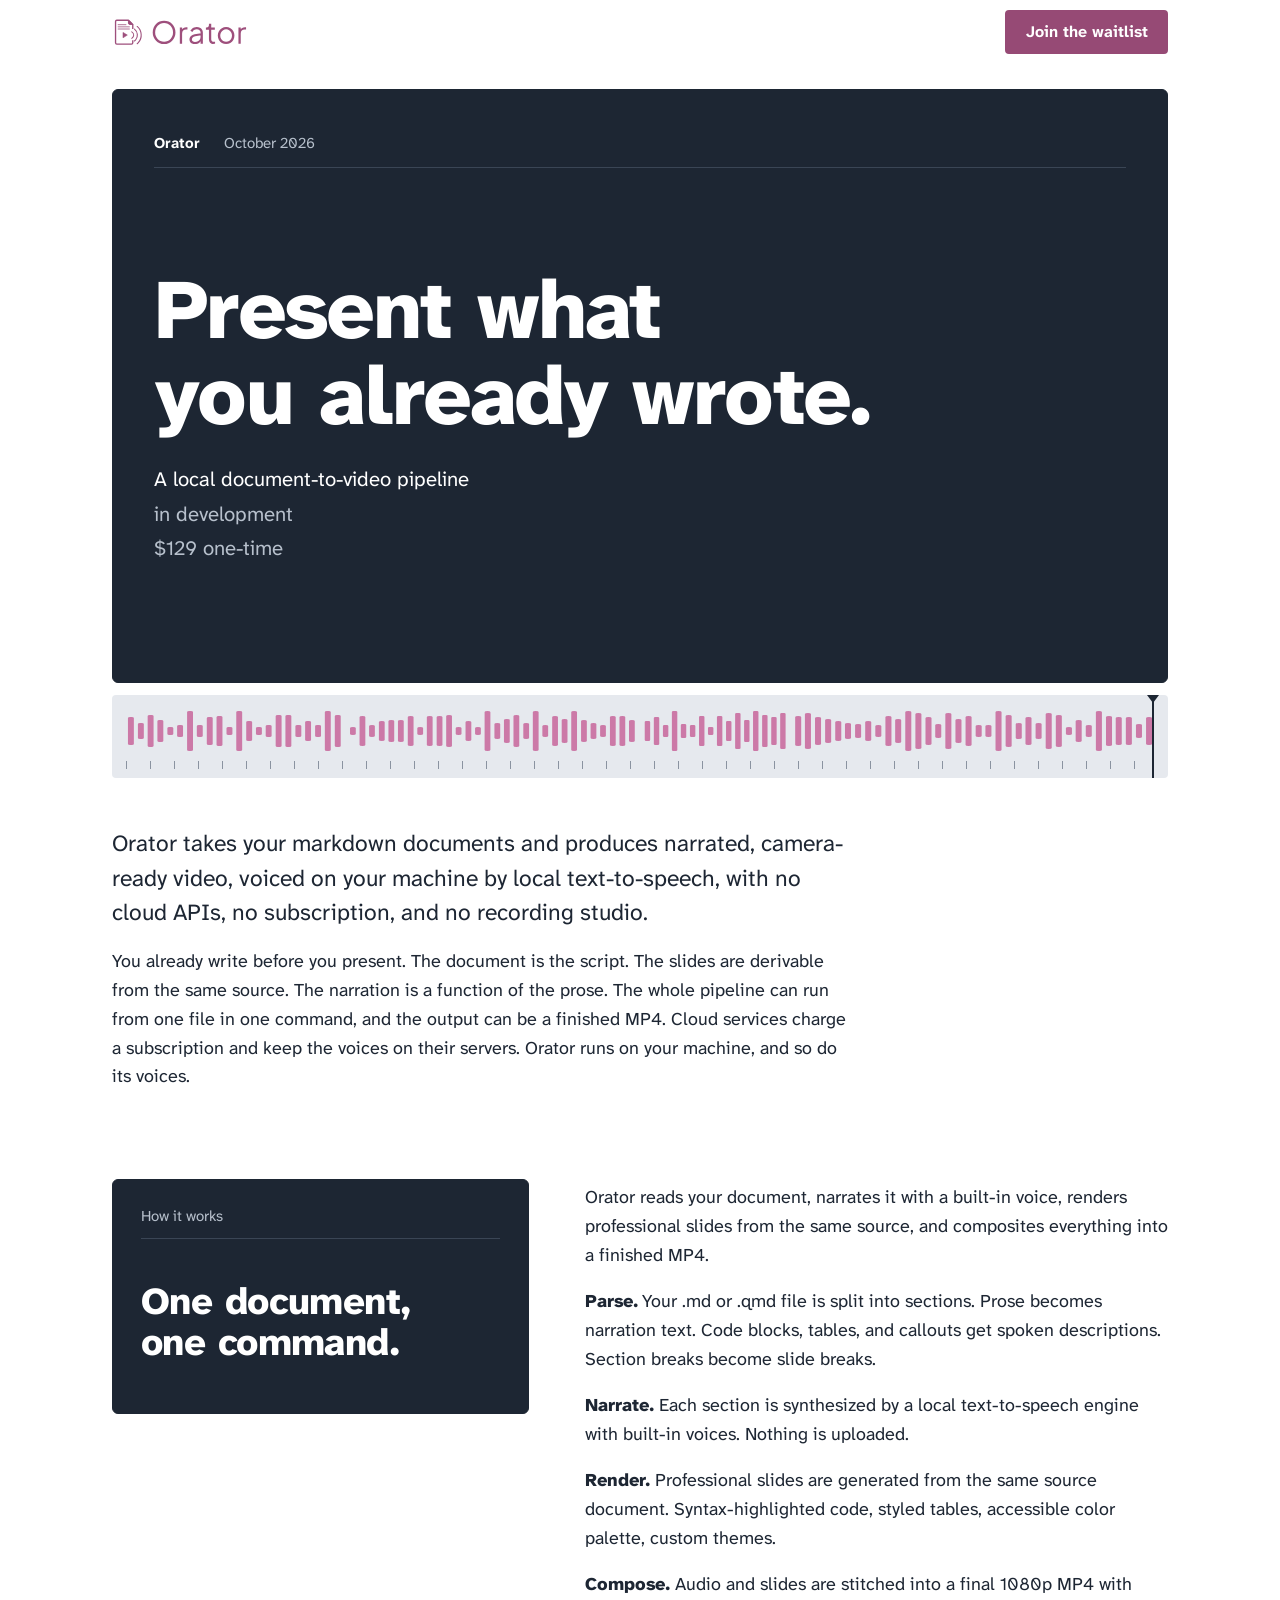
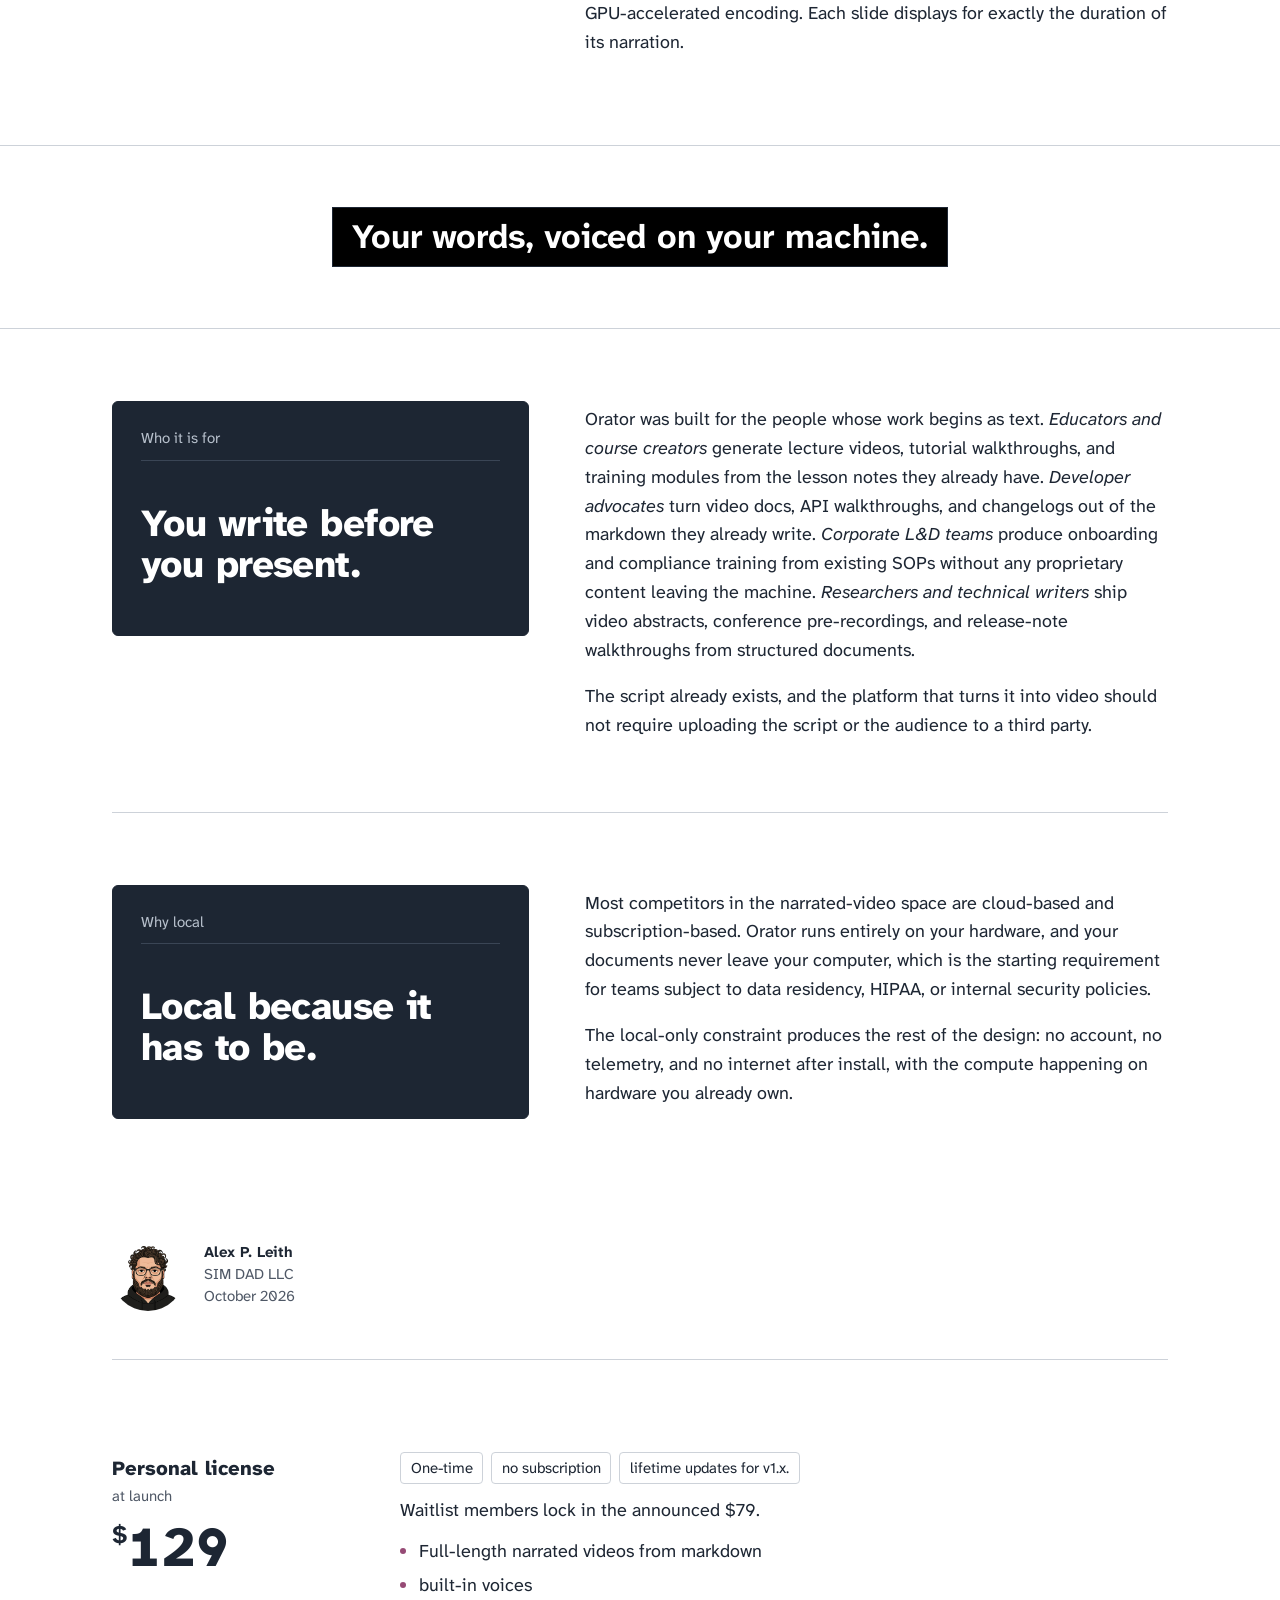
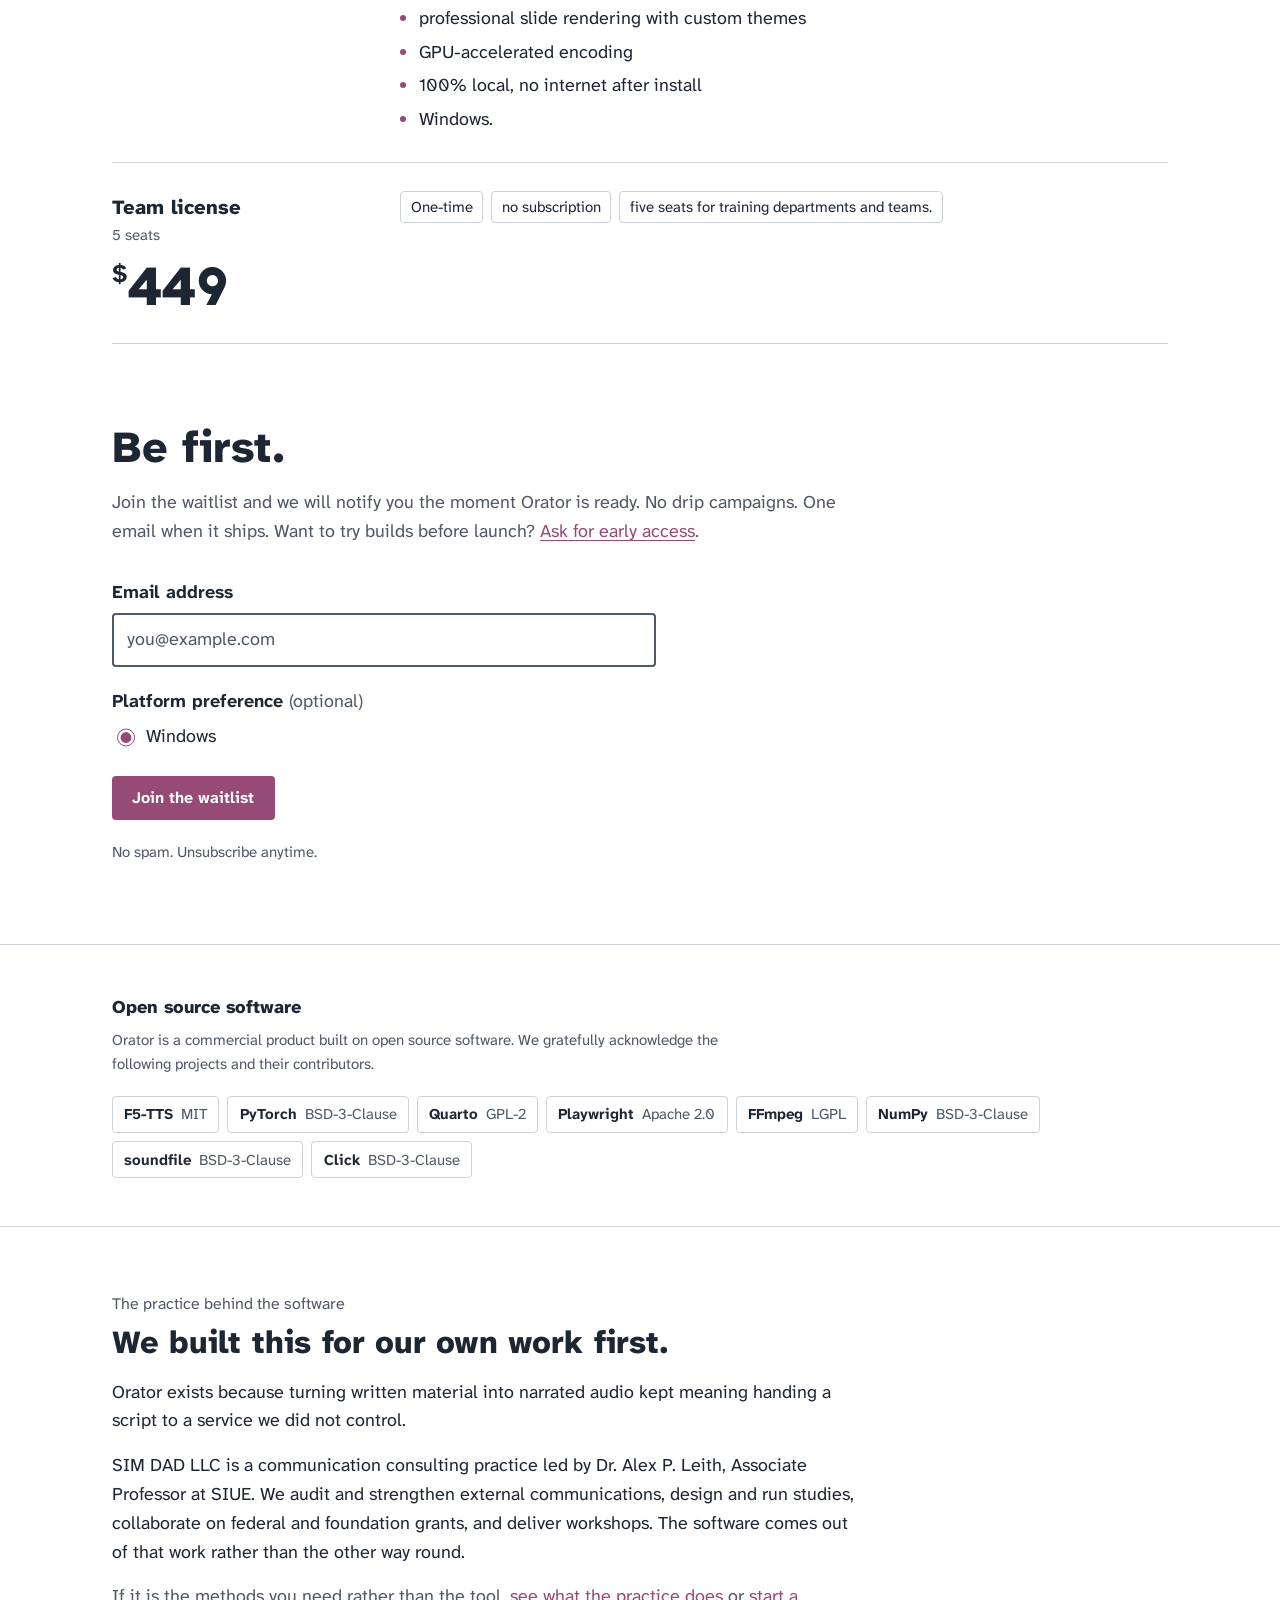
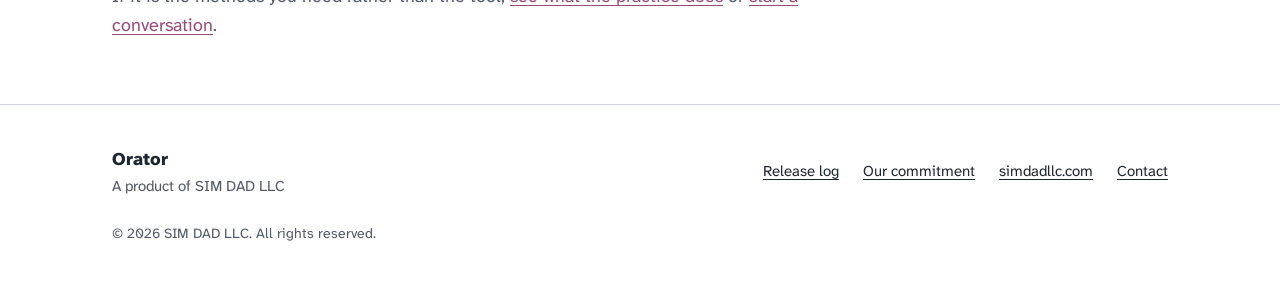
==== commit 823ee7a3: "Merge pull request #2 from SIM-DAD/restyle-2026-10 restyle 2026 10" ====
--- a/index.html
+++ b/index.html
@@ -35,696 +35,9 @@
     }
   }
   </script>
-  <link rel="preconnect" href="https://fonts.googleapis.com">
-  <link rel="preconnect" href="https://fonts.gstatic.com" crossorigin>
-  <link href="https://fonts.googleapis.com/css2?family=Plus+Jakarta+Sans:ital,wght@0,400;0,500;0,600;0,700;0,800;1,400&family=Fraunces:ital,opsz,wght,SOFT@0,9..144,400,0;0,9..144,500,0;0,9..144,600,0;0,9..144,700,0;1,9..144,400,30;1,9..144,500,30&display=swap" rel="stylesheet">
-
-  <style>
-    /* ─── TOKENS ─────────────────────────────────────────────────── */
-    :root {
-      --accent:    #CC79A7;
-      --accent-h:  #7B3E61;
-    /* Text-safe accent: 5.9:1 on white. The bright --accent is for large display and dark sections only. */
-    --accent-ink: #964A75;
-      --text:      #0F0F0F;
-      --muted:     #586070;
-      --bg:        #FFFFFF;
-      --surface:   #F7F7F8;
-      --border:    #E4E4E7;
-      --font:      'Plus Jakarta Sans', -apple-system, BlinkMacSystemFont, sans-serif;
-      --font-display: 'Fraunces', 'Cormorant Garamond', 'Iowan Old Style', Georgia, serif;
-      --max-w:     1080px;
-      --radius:    8px;
-    }
-
-    @media (prefers-color-scheme: dark) {
-      :root {
-        --text:    #F4F4F5;
-        --accent-ink: #CC79A7;
-        --muted:   #A1A1AA;
-        --bg:      #09090B;
-        --surface: #111113;
-        --border:  #27272A;
-      }
-    }
-
-    /* ─── RESET ──────────────────────────────────────────────────── */
-    *, *::before, *::after { box-sizing: border-box; margin: 0; padding: 0; }
-    html { scroll-behavior: smooth; }
-    body {
-      font-family: var(--font);
-      color: var(--text);
-      line-height: 1.6;
-      -webkit-font-smoothing: antialiased;
-      background-color: var(--bg);
-      background-image:
-        radial-gradient(ellipse 80% 60% at 50% 0%, rgba(180, 83, 9, 0.08), transparent 60%),
-        url("data:image/svg+xml;utf8,<svg xmlns='http://www.w3.org/2000/svg' width='280' height='280'><filter id='n'><feTurbulence type='fractalNoise' baseFrequency='0.7' numOctaves='2' stitchTiles='stitch'/><feColorMatrix values='0 0 0 0 0 0 0 0 0 0 0 0 0 0 0 0 0 0 0.05 0'/></filter><rect width='100%25' height='100%25' filter='url(%23n)'/></svg>");
-      background-repeat: no-repeat, repeat;
-      background-size: 100% 800px, auto;
-      background-attachment: fixed, local;
-    }
-    img, video { max-width: 100%; display: block; }
-    a { color: inherit; text-decoration: none; }
-
-    /* ─── PAGE-LOAD REVEAL ───────────────────────────────────────── */
-    @keyframes fadeUp {
-      from { opacity: 0; transform: translateY(14px); }
-      to   { opacity: 1; transform: translateY(0); }
-    }
-    .hero-eyebrow, .hero h1, .hero-sub, .hero-actions, .hero-meta {
-      animation: fadeUp 0.85s cubic-bezier(0.2, 0.65, 0.3, 1) backwards;
-    }
-    .hero-eyebrow { animation-delay: 0.10s; }
-    .hero h1     { animation-delay: 0.22s; }
-    .hero-sub    { animation-delay: 0.46s; }
-    .hero-actions{ animation-delay: 0.64s; }
-    .hero-meta   { animation-delay: 0.80s; }
-    @media (prefers-reduced-motion: reduce) {
-      .hero-eyebrow, .hero h1, .hero-sub, .hero-actions, .hero-meta {
-        animation: none;
-      }
-    }
-
-    /* ─── LAYOUT ─────────────────────────────────────────────────── */
-    .container {
-      max-width: var(--max-w);
-      margin: 0 auto;
-      padding: 0 2rem;
-    }
-
-    /* ─── NAV ────────────────────────────────────────────────────── */
-    .nav {
-      position: sticky;
-      top: 0;
-      z-index: 100;
-      background: transparent;
-      border-bottom: 1px solid transparent;
-      transition: background 0.2s, border-color 0.2s;
-    }
-    .nav.scrolled {
-      background: var(--bg);
-      border-color: var(--border);
-    }
-    .nav-inner {
-      max-width: var(--max-w);
-      margin: 0 auto;
-      padding: 0 2rem;
-      height: 60px;
-      display: flex;
-      align-items: center;
-      justify-content: space-between;
-    }
-    .nav-brand { display: flex; align-items: center; gap: 0.5rem; font-weight: 800; font-size: 1.125rem; letter-spacing: -0.02em; }
-    .nav-wordmark { height: 36px; width: auto; display: block; }
-
-    /* ─── BUTTONS ────────────────────────────────────────────────── */
-    .btn {
-      display: inline-flex;
-      align-items: center;
-      gap: 0.3rem;
-      padding: 0.6rem 1.3rem;
-      border-radius: var(--radius);
-      font-family: var(--font);
-      font-size: 0.875rem;
-      font-weight: 600;
-      cursor: pointer;
-      border: 1.5px solid transparent;
-      transition: all 0.15s;
-      text-decoration: none;
-    }
-    .btn-primary   { background: var(--accent-ink); color: #fff; border-color: var(--accent-ink); }
-    .btn-primary:hover { background: var(--accent-h); border-color: var(--accent-h); }
-    .btn-ghost     { background: transparent; color: var(--text); border-color: var(--border); }
-    .btn-ghost:hover { border-color: var(--accent-ink); color: var(--accent-ink); }
-    .btn-ghost-white { background: transparent; color: #fff; border-color: rgba(255,255,255,0.35); }
-    .btn-ghost-white:hover { border-color: #fff; }
-    .btn-lg { padding: 0.8rem 1.75rem; font-size: 1rem; }
-
-    /* ─── HERO ───────────────────────────────────────────────────── */
-    .hero {
-      padding: 7rem 0 5rem;
-      border-bottom: 1px solid var(--border);
-    }
-    .hero-inner {
-      max-width: var(--max-w);
-      margin: 0 auto;
-      padding: 0 2rem;
-    }
-    .hero-eyebrow {
-      display: inline-block;
-      font-size: 0.75rem;
-      font-weight: 700;
-      text-transform: uppercase;
-      letter-spacing: 0.1em;
-      color: var(--muted);
-      margin-bottom: 1.5rem;
-    }
-    .hero h1 {
-      font-family: var(--font-display);
-      font-size: clamp(3rem, 6.5vw, 5.5rem);
-      font-weight: 600;
-      line-height: 1.0;
-      letter-spacing: -0.025em;
-      max-width: 16ch;
-      margin-bottom: 1.5rem;
-    }
-    .hero-accent { color: var(--accent-ink); font-style: italic; font-weight: 500; }
-    .hero-sub {
-      font-size: 1.125rem;
-      color: var(--muted);
-      max-width: 52ch;
-      line-height: 1.65;
-      margin-bottom: 2.5rem;
-      font-weight: 400;
-    }
-    .hero-actions {
-      display: flex;
-      align-items: center;
-      gap: 0.75rem;
-      flex-wrap: wrap;
-    }
-    .hero-meta {
-      margin-top: 1.75rem;
-      font-size: 0.8rem;
-      color: var(--muted);
-    }
-    .hero-meta span { margin: 0 0.4rem; opacity: 0.4; }
-
-    /* ─── STATS STRIP ────────────────────────────────────────────── */
-    .stats-strip {
-      border-bottom: 1px solid var(--border);
-      padding: 2.75rem 0;
-    }
-    .stats-inner {
-      max-width: var(--max-w);
-      margin: 0 auto;
-      padding: 0 2rem;
-      display: grid;
-      grid-template-columns: repeat(4, 1fr);
-      gap: 2rem;
-    }
-    .stat-num {
-      font-family: var(--font-display);
-      font-size: 2.5rem;
-      font-weight: 600;
-      color: var(--accent-ink);
-      letter-spacing: -0.025em;
-      line-height: 1;
-    }
-    .stat-label {
-      font-size: 0.8rem;
-      color: var(--muted);
-      margin-top: 0.3rem;
-      font-weight: 500;
-    }
-
-    /* ─── SECTIONS ───────────────────────────────────────────────── */
-    .section       { padding: 6rem 0; border-bottom: 1px solid var(--border); }
-    .section-alt   { padding: 6rem 0; background: var(--surface); border-bottom: 1px solid var(--border); }
-    .section-dark  { padding: 6rem 0; background: #0F0F0F; color: #FFFFFF; }
-    @media (prefers-color-scheme: dark) {
-      .section-dark { background: #1C1C1E; }
-    }
-
-    .eyebrow {
-      display: block;
-      font-size: 0.72rem;
-      font-weight: 700;
-      text-transform: uppercase;
-      letter-spacing: 0.12em;
-      color: var(--accent-ink);
-      margin-bottom: 1rem;
-    }
-    .section-dark .eyebrow { color: rgba(255,255,255,0.45); }
-
-    h2 {
-      font-family: var(--font-display);
-      font-size: clamp(1.85rem, 3.7vw, 2.85rem);
-      font-weight: 600;
-      line-height: 1.08;
-      letter-spacing: -0.02em;
-      margin-bottom: 1.25rem;
-    }
-    h2 em {
-      font-style: italic;
-      color: var(--accent-ink);
-      font-weight: 500;
-    }
-    .section-dark h2 { color: #fff; }
-    .section-dark h2 em { color: var(--accent); }
-
-    .section-sub {
-      font-size: 1.0625rem;
-      color: var(--muted);
-      max-width: 58ch;
-      line-height: 1.65;
-    }
-    .section-dark .section-sub { color: rgba(255,255,255,0.5); }
-
-    /* ─── PIPELINE ───────────────────────────────────────────────── */
-    .pipeline {
-      margin-top: 3.5rem;
-      display: grid;
-      grid-template-columns: 1fr;
-      gap: 0;
-      border: 1px solid var(--border);
-      border-radius: var(--radius);
-      overflow: hidden;
-    }
-    .pipeline-step {
-      padding: 1.75rem 2rem;
-      border-bottom: 1px solid var(--border);
-      display: grid;
-      grid-template-columns: 3.5rem 1fr;
-      gap: 1rem;
-      align-items: start;
-    }
-    .pipeline-step:last-child { border-bottom: none; }
-    .pipeline-num {
-      font-size: 0.7rem;
-      font-weight: 800;
-      color: var(--accent-ink);
-      text-transform: uppercase;
-      letter-spacing: 0.1em;
-      padding-top: 0.15rem;
-    }
-    .pipeline-step h3 {
-      font-size: 0.9375rem;
-      font-weight: 700;
-      margin-bottom: 0.35rem;
-      color: var(--text);
-      letter-spacing: -0.01em;
-    }
-    .pipeline-step p {
-      font-size: 0.875rem;
-      color: var(--muted);
-      line-height: 1.65;
-    }
-
-    /* ─── AUDIENCE ───────────────────────────────────────────────── */
-    .audience-grid {
-      display: grid;
-      grid-template-columns: 1fr 1fr;
-      margin-top: 3.5rem;
-      border: 1px solid var(--border);
-      border-radius: var(--radius);
-      overflow: hidden;
-    }
-    .audience-cell {
-      padding: 2rem;
-      border-right: 1px solid var(--border);
-      border-bottom: 1px solid var(--border);
-    }
-    .audience-cell:nth-child(even) { border-right: none; }
-    .audience-cell:nth-last-child(-n+2) { border-bottom: none; }
-    .audience-cell h3 {
-      font-size: 0.9375rem;
-      font-weight: 700;
-      margin-bottom: 0.5rem;
-      color: var(--text);
-      letter-spacing: -0.01em;
-    }
-    .audience-cell p {
-      font-size: 0.875rem;
-      color: var(--muted);
-      line-height: 1.65;
-    }
-    .audience-num {
-      font-size: 0.7rem;
-      font-weight: 800;
-      color: var(--accent-ink);
-      text-transform: uppercase;
-      letter-spacing: 0.1em;
-      margin-bottom: 0.75rem;
-    }
-
-    /* ─── DARK PULLQUOTE ─────────────────────────────────────────── */
-    .pullquote {
-      font-size: clamp(1.5rem, 3vw, 2.25rem);
-      font-weight: 700;
-      line-height: 1.3;
-      color: #fff;
-      max-width: 28ch;
-      margin-bottom: 2rem;
-      letter-spacing: -0.02em;
-    }
-    .pullquote em {
-      color: var(--accent-ink);
-      font-style: normal;
-    }
-
-    /* ─── PRICING ────────────────────────────────────────────────── */
-    .pricing-card {
-      border: 1px solid var(--border);
-      border-radius: var(--radius);
-      padding: 2.5rem;
-      max-width: 420px;
-    }
-    .price-tag {
-      font-size: 3.5rem;
-      font-weight: 800;
-      color: var(--text);
-      letter-spacing: -0.04em;
-      line-height: 1;
-      margin: 1rem 0 0.35rem;
-    }
-    .price-tag sup { font-size: 1.5rem; vertical-align: super; }
-    .price-note {
-      font-size: 0.8125rem;
-      color: var(--muted);
-      margin-bottom: 1.5rem;
-    }
-    .price-features {
-      list-style: none;
-      margin-bottom: 2rem;
-    }
-    .price-features li {
-      font-size: 0.875rem;
-      color: var(--muted);
-      padding: 0.5rem 0;
-      border-top: 1px solid var(--border);
-      display: flex;
-      align-items: baseline;
-      gap: 0.6rem;
-    }
-    .price-features li::before {
-      content: '\2713';
-      color: var(--accent-ink);
-      font-size: 0.75rem;
-      font-weight: 800;
-      flex-shrink: 0;
-    }
-
-    /* ─── WAITLIST ───────────────────────────────────────────────── */
-    .waitlist-wrap {
-      max-width: 520px;
-    }
-    .wl-form {
-      margin-top: 2rem;
-      display: flex;
-      flex-direction: column;
-      gap: 1rem;
-    }
-    .wl-field {
-      display: flex;
-      flex-direction: column;
-      gap: 0.4rem;
-    }
-    .wl-field label {
-      font-size: 0.8125rem;
-      font-weight: 600;
-      color: var(--text);
-    }
-    .wl-field label span { font-weight: 400; color: var(--muted); }
-    .wl-field input[type="email"] {
-      width: 100%;
-      padding: 0.75rem 1rem;
-      font-family: var(--font);
-      font-size: 0.9375rem;
-      background: var(--bg);
-      color: var(--text);
-      border: 1.5px solid var(--border);
-      border-radius: var(--radius);
-      transition: border-color 0.15s;
-    }
-    .wl-field input[type="email"]:focus {
-      outline: none;
-      border-color: var(--accent-ink);
-    }
-    .wl-field input::placeholder { color: var(--muted); }
-    .radio-row {
-      display: flex;
-      gap: 1rem;
-      flex-wrap: wrap;
-    }
-    .radio-row label {
-      display: flex;
-      align-items: center;
-      gap: 0.4rem;
-      font-size: 0.875rem;
-      color: var(--muted);
-      cursor: pointer;
-    }
-    .radio-row input[type="radio"] { accent-color: var(--accent-ink); }
-    .wl-submit {
-      width: 100%;
-      padding: 0.875rem;
-      background: var(--accent-ink);
-      color: #fff;
-      border: none;
-      border-radius: var(--radius);
-      font-family: var(--font);
-      font-size: 0.9375rem;
-      font-weight: 700;
-      cursor: pointer;
-      transition: background 0.15s;
-    }
-    .wl-submit:hover:not(:disabled) { background: var(--accent-h); }
-    .wl-submit:disabled { opacity: 0.55; cursor: not-allowed; }
-    .wl-fine {
-      font-size: 0.775rem;
-      color: var(--muted);
-    }
-    .wl-success {
-      display: none;
-      padding: 1.5rem;
-      border: 1px solid var(--border);
-      border-radius: var(--radius);
-      background: var(--surface);
-    }
-    .wl-success.visible { display: block; }
-    .wl-success h3 { font-size: 1.05rem; font-weight: 700; margin-bottom: 0.35rem; }
-    .wl-success p  { font-size: 0.875rem; color: var(--muted); }
-    .wl-error {
-      display: none;
-      font-size: 0.8125rem;
-      color: #dc2626;
-    }
-    .wl-error.visible { display: block; }
-
-    /* ─── FOOTER ─────────────────────────────────────────────────── */
-    .footer {
-      padding: 3rem 0 2.5rem;
-      border-top: 1px solid var(--border);
-    }
-    .footer-inner {
-      max-width: var(--max-w);
-      margin: 0 auto;
-      padding: 0 2rem;
-      display: flex;
-      align-items: center;
-      justify-content: space-between;
-      flex-wrap: wrap;
-      gap: 1.5rem;
-    }
-    .footer-brand {
-      font-weight: 800;
-      font-size: 1rem;
-      letter-spacing: -0.02em;
-    }
-    .footer-sub {
-      font-size: 0.775rem;
-      color: var(--muted);
-      margin-top: 2px;
-    }
-    .footer-links {
-      display: flex;
-      gap: 1.75rem;
-      align-items: center;
-      flex-wrap: wrap;
-    }
-    .footer-links a {
-      font-size: 0.8125rem;
-      color: var(--muted);
-      transition: color 0.15s;
-    }
-    .footer-links a:hover { color: var(--text); }
-    .footer-copy {
-      max-width: var(--max-w);
-      margin: 1.5rem auto 0;
-      padding: 1.5rem 2rem 0;
-      border-top: 1px solid var(--border);
-      font-size: 0.75rem;
-      color: var(--muted);
-    }
-
-    /* ─── FOCUS ──────────────────────────────────────────────────── */
-    :focus-visible {
-      outline: 2px solid var(--accent);
-      outline-offset: 3px;
-      border-radius: 3px;
-    }
-
-    /* ─── RESPONSIVE ─────────────────────────────────────────────── */
-    @media (max-width: 768px) {
-      .hero       { padding: 5.5rem 0 4rem; }
-      .stats-inner { grid-template-columns: repeat(2, 1fr); }
-      .audience-grid { grid-template-columns: 1fr; }
-      .audience-cell { border-right: none; }
-      .audience-cell:nth-last-child(-n+2) { border-bottom: 1px solid var(--border); }
-      .audience-cell:last-child { border-bottom: none; }
-      .section     { padding: 4.5rem 0; }
-      .section-alt { padding: 4.5rem 0; }
-      .section-dark { padding: 4.5rem 0; }
-    }
-
-    @media (max-width: 480px) {
-      .hero h1     { font-size: 2.6rem; }
-      .hero-actions .btn { width: 100%; justify-content: center; }
-      .stats-inner { grid-template-columns: 1fr 1fr; gap: 1.5rem; }
-    }
-
-    /* ═══ MANUSCRIPT LAYOUT: film-treatment register ═══ */
-    .manuscript { max-width: 720px; margin: 0 auto; padding: 0 2rem; font-family: var(--font-display); color: var(--text); }
-    .manuscript p { font-size: 1.1875rem; line-height: 1.7; margin: 0 0 1.4rem; color: var(--text); }
-    .manuscript em { font-style: italic; }
-    .manuscript strong { font-weight: 600; color: var(--accent-ink); font-style: italic; }
-    .manuscript a { color: var(--accent-ink); border-bottom: 1px solid var(--border); transition: border-color 0.15s; }
-    .manuscript a:hover { border-color: var(--accent-ink); }
-
-    .issue-marker {
-      max-width: 720px; margin: 4rem auto 3rem; padding: 0 2rem;
-      display: flex; align-items: center; gap: 1.25rem;
-      font-family: var(--font); font-size: 0.7rem; font-weight: 700;
-      letter-spacing: 0.18em; text-transform: uppercase; color: var(--muted);
-    }
-    .issue-marker::before, .issue-marker::after {
-      content: ""; flex: 1; height: 1px; background: var(--border);
-    }
-
-    .opening { max-width: 820px; margin: 0 auto 3.5rem; padding: 0 2rem; text-align: center; }
-    .opening h1 {
-      font-family: var(--font-display); font-size: clamp(3.5rem, 10vw, 8rem);
-      font-weight: 500; line-height: 0.92; letter-spacing: -0.045em; margin: 0; color: var(--text);
-    }
-    .opening h1 em { font-style: italic; font-weight: 400; color: var(--accent-ink); }
-    .opening .byline {
-      font-family: var(--font); font-size: 0.78rem; letter-spacing: 0.1em;
-      text-transform: uppercase; color: var(--muted); margin-top: 2rem;
-    }
-
-    .lede { font-size: 1.3125rem !important; line-height: 1.55 !important; margin-bottom: 2rem !important; }
-    .lede::first-letter {
-      font-family: var(--font-display);
-      float: left; font-size: 5.6em; line-height: 0.85;
-      padding: 0.05em 0.12em 0 0;
-      font-weight: 600; color: var(--accent-ink); font-style: italic;
-    }
-    .lede-opener { font-variant: small-caps; letter-spacing: 0.05em; font-weight: 500; }
-
-    /* film-treatment: Act I / Act II / Act III markers */
-    .section-marker { max-width: 720px; margin: 4.5rem auto 1.5rem; padding: 0 2rem; text-align: center; }
-    .section-marker .numeral {
-      font-family: var(--font); font-size: 0.72rem; font-weight: 700;
-      color: var(--accent-ink); letter-spacing: 0.2em; text-transform: uppercase;
-      display: inline-block; margin-bottom: 0.65rem;
-    }
-    .section-marker .heading {
-      font-family: var(--font-display); font-size: 2.1rem; font-weight: 600;
-      letter-spacing: -0.02em; line-height: 1.05; color: var(--text);
-    }
-    .section-marker .heading em { font-style: italic; color: var(--accent-ink); font-weight: 500; }
-
-    .pull-quote {
-      max-width: 720px; margin: 3.5rem auto; padding: 2rem 2rem 2rem 3.5rem;
-      font-family: var(--font-display); font-size: clamp(1.7rem, 3.6vw, 2.4rem);
-      font-style: italic; font-weight: 500; line-height: 1.25; letter-spacing: -0.02em;
-      color: var(--accent-ink); border-left: 3px solid var(--accent); position: relative;
-    }
-    .pull-quote::before {
-      content: "“"; position: absolute; left: 1.2rem; top: 0.5rem;
-      font-size: 4rem; color: var(--accent-ink); opacity: 0.35; line-height: 1;
-      font-family: var(--font-display);
-    }
-
-    /* film-treatment: end with "fin." instead of pilcrow */
-    .ornament {
-      max-width: 720px; margin: 3.5rem auto 1.5rem; padding: 0 2rem; text-align: center;
-      font-family: var(--font-display); font-size: 1.6rem; font-style: italic;
-      color: var(--accent-ink); opacity: 0.6;
-    }
-    .signature {
-      max-width: 720px; margin: 0 auto 5rem; padding: 0 2rem;
-      font-family: var(--font); font-size: 0.78rem;
-      letter-spacing: 0.1em; text-transform: uppercase; color: var(--muted); text-align: center;
-    }
-    .signature-avatar {
-      width: 36px; height: 36px; border-radius: 50%;
-      display: inline-block; vertical-align: middle; margin-right: 0.85rem;
-      border: 1px solid var(--border); object-fit: cover;
-    }
-
-    .colophon { max-width: 720px; margin: 6rem auto 4rem; padding: 3rem 2rem 0; border-top: 1px solid var(--border); }
-    .colophon-row {
-      display: flex; align-items: baseline; justify-content: space-between;
-      flex-wrap: wrap; gap: 1.5rem; margin-bottom: 1rem;
-    }
-    .colophon-label {
-      font-family: var(--font); font-size: 0.72rem; letter-spacing: 0.12em;
-      text-transform: uppercase; color: var(--muted);
-    }
-    .colophon-price {
-      font-family: var(--font-display); font-size: 2.25rem; font-weight: 600;
-      color: var(--accent-ink); letter-spacing: -0.02em;
-    }
-    .colophon-price sup { font-size: 1.2rem; vertical-align: super; padding-right: 0.1em; }
-    .colophon p {
-      font-family: var(--font); font-size: 0.875rem; color: var(--muted);
-      line-height: 1.7; margin-bottom: 0.5rem;
-    }
-
-    .end-waitlist { max-width: 720px; margin: 0 auto 5rem; padding: 0 2rem; }
-    .end-waitlist .heading {
-      font-family: var(--font-display); font-size: 2rem; font-weight: 600;
-      letter-spacing: -0.02em; margin-bottom: 0.75rem;
-    }
-    .end-waitlist .heading em { font-style: italic; color: var(--accent-ink); font-weight: 500; }
-
-    @media (max-width: 720px) {
-      .opening h1 { font-size: clamp(2.8rem, 13vw, 4.5rem); }
-      .lede::first-letter { font-size: 4em; }
-      .pull-quote { padding: 1.5rem 1.5rem 1.5rem 2.5rem; }
-      .pull-quote::before { left: 0.8rem; top: 0.4rem; font-size: 3rem; }
-    }
-
-    /* ─── OPEN SOURCE ATTRIBUTION ────────────────────────────── */
-    .oss-section { padding: 3rem 0; border-top: 1px solid var(--border); background: var(--surface); }
-    .oss-heading { font-size: 0.72rem; font-weight: 700; text-transform: uppercase; letter-spacing: 0.12em; color: var(--muted); margin-bottom: 0.6rem; }
-    .oss-sub { font-size: 0.8125rem; color: var(--muted); margin-bottom: 1.25rem; line-height: 1.6; max-width: 64ch; }
-    .oss-grid { display: flex; flex-wrap: wrap; gap: 0.45rem; }
-    .oss-item {
-      display: inline-flex; align-items: center; gap: 0.4rem;
-      padding: 0.25rem 0.7rem; border: 1px solid var(--border); border-radius: 100px;
-      font-size: 0.775rem; color: var(--muted); text-decoration: none;
-      transition: color 0.15s, border-color 0.15s;
-    }
-    .oss-item:hover { color: var(--text); border-color: var(--muted); }
-    .oss-item-name { font-weight: 600; color: var(--text); }
-  
-    /* The practice behind the product. Quiet by design: it should read as provenance,
-       not as an advertisement interrupting the product page. */
-    .practice { background: var(--surface); border-top: 1px solid var(--border);
-                border-bottom: 1px solid var(--border); padding: 3.5rem 1.25rem; }
-    .practice-inner { max-width: 680px; margin: 0 auto; }
-    .practice-eyebrow { font-size: .78rem; letter-spacing: .09em; text-transform: uppercase;
-                        color: var(--muted); margin: 0 0 .6rem; }
-    .practice h2 { font-size: 1.5rem; line-height: 1.25; margin: 0 0 1rem; }
-    .practice p { color: var(--text); margin: 0 0 1rem; }
-    .practice-cta { color: var(--muted); }
-    .practice-cta a { color: var(--accent-ink); text-decoration: underline; text-underline-offset: 2px; }
-    .practice-cta a:hover { text-decoration-thickness: 2px; }
-    /* 5:1 floor: the small tracked labels measure below the floor in the muted gray even at 6.3:1 declared,
-       so they take a darker ink in light mode and keep the muted token in dark mode. */
-    .issue-marker, .opening .byline, .colophon-label { color: #4B5563; }
-    @media (prefers-color-scheme: dark) {
-      .issue-marker, .opening .byline, .colophon-label { color: var(--muted); }
-      /* dark mode: the bright accent carries the button, so the label goes dark */
-      .btn-primary, .wl-submit { background: var(--accent-ink); color: #09090B; border-color: var(--accent-ink); }
-      .btn-primary:hover, .wl-submit:hover:not(:disabled) { background: var(--accent-ink); filter: brightness(1.08); }
-    }
-</style>
+  <link rel="stylesheet" href="/css/site.css">
 </head>
+
 <body>
 
   <!-- NAV -->
@@ -733,151 +46,166 @@
       <a href="#" class="nav-brand">
         <picture>
           <source srcset="img/wordmark-F4F4F5.svg" media="(prefers-color-scheme: dark)">
-          <img src="img/wordmark-B45309.svg" alt="Orator" class="nav-wordmark">
+          <img src="img/wordmark-92400E.svg" alt="Orator" class="nav-wordmark" width="137" height="32">
         </picture>
       </a>
-      <a href="#waitlist" class="btn btn-primary">Join the waitlist</a>
+      <a href="#waitlist" class="btn">Join the waitlist</a>
     </div>
   </nav>
 
-
-  <!-- ISSUE MARKER -->
-  <div class="issue-marker">Orator &middot; A treatment &middot; October 2026</div>
-
-
-  <!-- OPENING -->
-  <header class="opening">
-    <h1>Present what<br>you <em>already</em> wrote.</h1>
-    <div class="byline">A local document-to-video pipeline &middot; in development &middot; $129 one-time</div>
+  <main>
+  <!-- OPENING: the first slide on the classroom screen, with its narration track -->
+  <header class="opening wrap">
+    <div class="slide">
+      <div class="slide-head"><span>Orator</span> <span>October 2026</span></div>
+      <div class="slide-body">
+        <h1>Present what<br>you already wrote.</h1>
+        <div class="slide-sub"><span>A local document-to-video pipeline</span> <span>in development</span> <span>$129 one-time</span></div>
+      </div>
+    </div>
+    <div class="track" aria-hidden="true">
+      <div class="track-clips">
+          <div class="track-clip" style="--w:3"><svg viewBox="0 0 100 44" preserveAspectRatio="none" fill="currentColor" focusable="false"><rect x="0.9" y="8" width="2.73" height="28" rx="1"/><rect x="5.5" y="14" width="2.73" height="16" rx="1"/><rect x="10.0" y="6" width="2.73" height="32" rx="1"/><rect x="14.5" y="11" width="2.73" height="22" rx="1"/><rect x="19.1" y="18" width="2.73" height="8" rx="1"/><rect x="23.6" y="16" width="2.73" height="12" rx="1"/><rect x="28.2" y="2" width="2.73" height="40" rx="1"/><rect x="32.7" y="16" width="2.73" height="12" rx="1"/><rect x="37.3" y="8" width="2.73" height="28" rx="1"/><rect x="41.8" y="7" width="2.73" height="30" rx="1"/><rect x="46.4" y="18" width="2.73" height="8" rx="1"/><rect x="50.9" y="2" width="2.73" height="40" rx="1"/><rect x="55.5" y="12" width="2.73" height="20" rx="1"/><rect x="60.0" y="18" width="2.73" height="8" rx="1"/><rect x="64.5" y="16" width="2.73" height="12" rx="1"/><rect x="69.1" y="6" width="2.73" height="32" rx="1"/><rect x="73.6" y="6" width="2.73" height="32" rx="1"/><rect x="78.2" y="16" width="2.73" height="12" rx="1"/><rect x="82.7" y="12" width="2.73" height="20" rx="1"/><rect x="87.3" y="16" width="2.73" height="12" rx="1"/><rect x="91.8" y="2" width="2.73" height="40" rx="1"/><rect x="96.4" y="6" width="2.73" height="32" rx="1"/></svg></div>
+          <div class="track-clip" style="--w:4"><svg viewBox="0 0 100 44" preserveAspectRatio="none" fill="currentColor" focusable="false"><rect x="0.7" y="18" width="2.00" height="8" rx="1"/><rect x="4.0" y="7" width="2.00" height="30" rx="1"/><rect x="7.3" y="16" width="2.00" height="12" rx="1"/><rect x="10.7" y="12" width="2.00" height="20" rx="1"/><rect x="14.0" y="11" width="2.00" height="22" rx="1"/><rect x="17.3" y="11" width="2.00" height="22" rx="1"/><rect x="20.7" y="7" width="2.00" height="30" rx="1"/><rect x="24.0" y="18" width="2.00" height="8" rx="1"/><rect x="27.3" y="7" width="2.00" height="30" rx="1"/><rect x="30.7" y="7" width="2.00" height="30" rx="1"/><rect x="34.0" y="6" width="2.00" height="32" rx="1"/><rect x="37.3" y="18" width="2.00" height="8" rx="1"/><rect x="40.7" y="12" width="2.00" height="20" rx="1"/><rect x="44.0" y="18" width="2.00" height="8" rx="1"/><rect x="47.3" y="2" width="2.00" height="40" rx="1"/><rect x="50.7" y="14" width="2.00" height="16" rx="1"/><rect x="54.0" y="10" width="2.00" height="24" rx="1"/><rect x="57.3" y="6" width="2.00" height="32" rx="1"/><rect x="60.7" y="14" width="2.00" height="16" rx="1"/><rect x="64.0" y="2" width="2.00" height="40" rx="1"/><rect x="67.3" y="16" width="2.00" height="12" rx="1"/><rect x="70.7" y="7" width="2.00" height="30" rx="1"/><rect x="74.0" y="10" width="2.00" height="24" rx="1"/><rect x="77.3" y="2" width="2.00" height="40" rx="1"/><rect x="80.7" y="11" width="2.00" height="22" rx="1"/><rect x="84.0" y="14" width="2.00" height="16" rx="1"/><rect x="87.3" y="16" width="2.00" height="12" rx="1"/><rect x="90.7" y="7" width="2.00" height="30" rx="1"/><rect x="94.0" y="7" width="2.00" height="30" rx="1"/><rect x="97.3" y="11" width="2.00" height="22" rx="1"/></svg></div>
+          <div class="track-clip" style="--w:2"><svg viewBox="0 0 100 44" preserveAspectRatio="none" fill="currentColor" focusable="false"><rect x="1.2" y="12" width="3.75" height="20" rx="1"/><rect x="7.5" y="8" width="3.75" height="28" rx="1"/><rect x="13.8" y="16" width="3.75" height="12" rx="1"/><rect x="20.0" y="2" width="3.75" height="40" rx="1"/><rect x="26.2" y="15" width="3.75" height="14" rx="1"/><rect x="32.5" y="16" width="3.75" height="12" rx="1"/><rect x="38.8" y="7" width="3.75" height="30" rx="1"/><rect x="45.0" y="18" width="3.75" height="8" rx="1"/><rect x="51.2" y="7" width="3.75" height="30" rx="1"/><rect x="57.5" y="12" width="3.75" height="20" rx="1"/><rect x="63.8" y="4" width="3.75" height="36" rx="1"/><rect x="70.0" y="11" width="3.75" height="22" rx="1"/><rect x="76.2" y="2" width="3.75" height="40" rx="1"/><rect x="82.5" y="6" width="3.75" height="32" rx="1"/><rect x="88.8" y="8" width="3.75" height="28" rx="1"/><rect x="95.0" y="4" width="3.75" height="36" rx="1"/></svg></div>
+          <div class="track-clip" style="--w:5"><svg viewBox="0 0 100 44" preserveAspectRatio="none" fill="currentColor" focusable="false"><rect x="0.6" y="7" width="1.67" height="30" rx="1"/><rect x="3.3" y="4" width="1.67" height="36" rx="1"/><rect x="6.1" y="8" width="1.67" height="28" rx="1"/><rect x="8.9" y="10" width="1.67" height="24" rx="1"/><rect x="11.7" y="12" width="1.67" height="20" rx="1"/><rect x="14.4" y="14" width="1.67" height="16" rx="1"/><rect x="17.2" y="15" width="1.67" height="14" rx="1"/><rect x="20.0" y="12" width="1.67" height="20" rx="1"/><rect x="22.8" y="16" width="1.67" height="12" rx="1"/><rect x="25.6" y="7" width="1.67" height="30" rx="1"/><rect x="28.3" y="10" width="1.67" height="24" rx="1"/><rect x="31.1" y="2" width="1.67" height="40" rx="1"/><rect x="33.9" y="4" width="1.67" height="36" rx="1"/><rect x="36.7" y="8" width="1.67" height="28" rx="1"/><rect x="39.4" y="15" width="1.67" height="14" rx="1"/><rect x="42.2" y="4" width="1.67" height="36" rx="1"/><rect x="45.0" y="10" width="1.67" height="24" rx="1"/><rect x="47.8" y="7" width="1.67" height="30" rx="1"/><rect x="50.6" y="16" width="1.67" height="12" rx="1"/><rect x="53.3" y="16" width="1.67" height="12" rx="1"/><rect x="56.1" y="2" width="1.67" height="40" rx="1"/><rect x="58.9" y="6" width="1.67" height="32" rx="1"/><rect x="61.7" y="14" width="1.67" height="16" rx="1"/><rect x="64.4" y="8" width="1.67" height="28" rx="1"/><rect x="67.2" y="14" width="1.67" height="16" rx="1"/><rect x="70.0" y="4" width="1.67" height="36" rx="1"/><rect x="72.8" y="6" width="1.67" height="32" rx="1"/><rect x="75.6" y="18" width="1.67" height="8" rx="1"/><rect x="78.3" y="11" width="1.67" height="22" rx="1"/><rect x="81.1" y="16" width="1.67" height="12" rx="1"/><rect x="83.9" y="2" width="1.67" height="40" rx="1"/><rect x="86.7" y="7" width="1.67" height="30" rx="1"/><rect x="89.4" y="8" width="1.67" height="28" rx="1"/><rect x="92.2" y="8" width="1.67" height="28" rx="1"/><rect x="95.0" y="15" width="1.67" height="14" rx="1"/><rect x="97.8" y="8" width="1.67" height="28" rx="1"/></svg></div>
+      </div>
+      <div class="track-ruler"></div>
+      <div class="playhead"></div>
+    </div>
   </header>
 
 
-  <!-- LEDE -->
-  <article class="manuscript">
-    <p class="lede"><span class="lede-opener">Orator takes your markdown</span> documents and produces narrated, camera-ready video, voiced on your machine by local text-to-speech, with no cloud APIs, no subscription, and no recording studio.</p>
-
-    <p>You already write before you present. The document is the script. The slides are derivable from the same source. The narration is a function of the prose. The whole pipeline can run from one file in one command, and the output can be a finished MP4. Cloud services charge a subscription and keep the voices on their servers. Orator runs on your machine, and so do its voices.</p>
-  </article>
-
-
-  <!-- ACT I -->
-  <div class="section-marker">
-    <span class="numeral">Act I</span>
-    <div class="heading">One document,<br>one <em>command</em>.</div>
+  <!-- LEDE: the script for the opening slide -->
+  <div class="wrap">
+    <article class="script lede-block">
+      <p class="lede">Orator takes your markdown documents and produces narrated, camera-ready video, voiced on your machine by local text-to-speech, with no cloud APIs, no subscription, and no recording studio.</p>
+
+      <p>You already write before you present. The document is the script. The slides are derivable from the same source. The narration is a function of the prose. The whole pipeline can run from one file in one command, and the output can be a finished MP4. Cloud services charge a subscription and keep the voices on their servers. Orator runs on your machine, and so do its voices.</p>
+    </article>
+
+
+    <!-- how it works -->
+    <section class="part" id="how" aria-labelledby="act1">
+      <div class="slide">
+        <span class="slide-no">How it works</span>
+        <h2 id="act1">One document,<br>one command.</h2>
+      </div>
+      <article class="script">
+        <p>Orator reads your document, narrates it with a built-in voice, renders professional slides from the same source, and composites everything into a finished MP4.</p>
+
+        <p><strong>Parse.</strong> Your .md or .qmd file is split into sections. Prose becomes narration text. Code blocks, tables, and callouts get spoken descriptions. Section breaks become slide breaks.</p>
+
+        <p><strong>Narrate.</strong> Each section is synthesized by a local text-to-speech engine with built-in voices. Nothing is uploaded.</p>
+
+        <p><strong>Render.</strong> Professional slides are generated from the same source document. Syntax-highlighted code, styled tables, accessible color palette, custom themes.</p>
+
+        <p><strong>Compose.</strong> Audio and slides are stitched into a final 1080p MP4 with GPU-accelerated encoding. Each slide displays for exactly the duration of its narration.</p>
+      </article>
+    </section>
   </div>
 
-  <article class="manuscript" id="how">
-    <p>Orator reads your document, narrates it with a built-in voice, renders professional slides from the same source, and composites everything into a finished MP4.</p>
-
-    <p><strong>Parse.</strong> Your .md or .qmd file is split into sections. Prose becomes narration text. Code blocks, tables, and callouts get spoken descriptions. Section breaks become slide breaks.</p>
-
-    <p><strong>Narrate.</strong> Each section is synthesized by a local text-to-speech engine with built-in voices. Nothing is uploaded.</p>
-
-    <p><strong>Render.</strong> Professional slides are generated from the same source document. Syntax-highlighted code, styled tables, accessible color palette, custom themes.</p>
-
-    <p><strong>Compose.</strong> Audio and slides are stitched into a final 1080p MP4 with GPU-accelerated encoding. Each slide displays for exactly the duration of its narration.</p>
-  </article>
-
-
-  <!-- PULL QUOTE -->
-  <blockquote class="pull-quote">Your words, voiced on your machine.</blockquote>
-
-
-  <!-- ACT II -->
-  <div class="section-marker">
-    <span class="numeral">Act II</span>
-    <div class="heading">You <em>write</em> before you present.</div>
+
+  <!-- PULL QUOTE, set as a caption -->
+  <div class="caption">
+    <div class="wrap"><blockquote>Your words, voiced on your machine.</blockquote></div>
   </div>
 
-  <article class="manuscript">
-    <p>Orator was built for the people whose work begins as text. <em>Educators and course creators</em> generate lecture videos, tutorial walkthroughs, and training modules from the lesson notes they already have. <em>Developer advocates</em> turn video docs, API walkthroughs, and changelogs out of the markdown they already write. <em>Corporate L&amp;D teams</em> produce onboarding and compliance training from existing SOPs without any proprietary content leaving the machine. <em>Researchers and technical writers</em> ship video abstracts, conference pre-recordings, and release-note walkthroughs from structured documents.</p>
-
-    <p>The script already exists, and the platform that turns it into video should not require uploading the script or the audience to a third party.</p>
-  </article>
-
-
-  <!-- ACT III -->
-  <div class="section-marker">
-    <span class="numeral">Act III</span>
-    <div class="heading">Local because it has to be.</div>
+
+  <div class="wrap">
+    <!-- who it is for -->
+    <section class="part" aria-labelledby="act2">
+      <div class="slide">
+        <span class="slide-no">Who it is for</span>
+        <h2 id="act2">You write before you present.</h2>
+      </div>
+      <article class="script">
+        <p>Orator was built for the people whose work begins as text. <em>Educators and course creators</em> generate lecture videos, tutorial walkthroughs, and training modules from the lesson notes they already have. <em>Developer advocates</em> turn video docs, API walkthroughs, and changelogs out of the markdown they already write. <em>Corporate L&amp;D teams</em> produce onboarding and compliance training from existing SOPs without any proprietary content leaving the machine. <em>Researchers and technical writers</em> ship video abstracts, conference pre-recordings, and release-note walkthroughs from structured documents.</p>
+
+        <p>The script already exists, and the platform that turns it into video should not require uploading the script or the audience to a third party.</p>
+      </article>
+    </section>
+
+
+    <!-- why local -->
+    <section class="part" aria-labelledby="act3">
+      <div class="slide">
+        <span class="slide-no">Why local</span>
+        <h2 id="act3">Local because it has to be.</h2>
+      </div>
+      <article class="script">
+        <p>Most competitors in the narrated-video space are cloud-based and subscription-based. Orator runs entirely on your hardware, and your documents never leave your computer, which is the starting requirement for teams subject to data residency, HIPAA, or internal security policies.</p>
+
+        <p>The local-only constraint produces the rest of the design: no account, no telemetry, and no internet after install, with the compute happening on hardware you already own.</p>
+      </article>
+    </section>
+
+
+    <!-- END CARD -->
+    <div class="endcard">
+      <img src="img/headshot.png" alt="Alex P. Leith" loading="lazy" decoding="async" width="96" height="96">
+      <div class="endcard-lines"><span>Alex P. Leith</span> <span>SIM DAD LLC</span> <span>October 2026</span></div>
+    </div>
+
+
+    <!-- PRICING -->
+    <section class="pricing" id="pricing">
+      <div class="price-row">
+        <div>
+          <div class="price-label"><span>Personal license</span> <span>at launch</span></div>
+          <div class="price"><sup>$</sup>129</div>
+        </div>
+        <div class="price-detail">
+          <ul class="terms"><li>One-time</li> <li>no subscription</li> <li>lifetime updates for v1.x.</li></ul>
+          <p>Waitlist members lock in the announced $79.</p>
+          <ul class="features"><li>Full-length narrated videos from markdown</li> <li>built-in voices</li> <li>professional slide rendering with custom themes</li> <li>GPU-accelerated encoding</li> <li>100% local, no internet after install</li> <li>Windows.</li></ul>
+        </div>
+      </div>
+      <div class="price-row">
+        <div>
+          <div class="price-label"><span>Team license</span> <span>5 seats</span></div>
+          <div class="price"><sup>$</sup>449</div>
+        </div>
+        <div class="price-detail">
+          <ul class="terms"><li>One-time</li> <li>no subscription</li> <li>five seats for training departments and teams.</li></ul>
+        </div>
+      </div>
+    </section>
+
+
+    <!-- WAITLIST -->
+    <section class="waitlist" id="waitlist" aria-labelledby="wl-h">
+      <h2 id="wl-h">Be first.</h2>
+      <p class="waitlist-intro">Join the waitlist and we will notify you the moment Orator is ready. No drip campaigns. One email when it ships. Want to try builds before launch? <a href="/beta/">Ask for early access</a>.</p>
+
+      <div class="wl-success" id="wl-success" role="status">
+        <h3>You&rsquo;re on the list.</h3>
+        <p>We&rsquo;ll be in touch when Orator launches.</p>
+      </div>
+
+      <form class="wl-form" id="wl-form" novalidate>
+        <div class="wl-field">
+          <label for="wl-email">Email address</label>
+          <input type="email" id="wl-email" name="email" placeholder="you@example.com" required autocomplete="email">
+        </div>
+        <fieldset class="wl-field wl-set">
+          <legend>Platform preference <span>(optional)</span></legend>
+          <div class="radio-row">
+            <label><input type="radio" name="platform" value="windows" checked> Windows</label>
+          </div>
+        </fieldset>
+        <button type="submit" class="wl-submit" id="wl-submit">Join the waitlist</button>
+        <p class="wl-error" id="wl-error" role="alert"></p>
+        <p class="wl-fine">No spam. Unsubscribe anytime.</p>
+      </form>
+    </section>
   </div>
 
-  <article class="manuscript">
-    <p>Most competitors in the narrated-video space are cloud-based and subscription-based. Orator runs entirely on your hardware, and your documents never leave your computer, which is the starting requirement for teams subject to data residency, HIPAA, or internal security policies.</p>
-
-    <p>The local-only constraint produces the rest of the design: no account, no telemetry, and no internet after install, with the compute happening on hardware you already own.</p>
-  </article>
-
-
-  <!-- ORNAMENT + SIGNATURE -->
-  <div class="ornament" aria-hidden="true">
-    <svg xmlns="http://www.w3.org/2000/svg" viewBox="0 0 64 64" fill="none" stroke="currentColor" stroke-width="1.75" stroke-linecap="round" stroke-linejoin="round" style="width:2.6em;height:2.6em;display:inline-block;vertical-align:middle;">
-      <path d="M8 18 L56 14 L56 22 L8 26 Z" fill="currentColor" fill-opacity="0.08"/>
-      <line x1="14" y1="17.5" x2="20" y2="17" stroke-width="1.25"/>
-      <line x1="24" y1="17"   x2="30" y2="16.5" stroke-width="1.25"/>
-      <line x1="34" y1="16.5" x2="40" y2="16" stroke-width="1.25"/>
-      <line x1="44" y1="16"   x2="50" y2="15.5" stroke-width="1.25"/>
-      <rect x="8" y="26" width="48" height="32" rx="1.5"/>
-      <line x1="14" y1="36" x2="34" y2="36" stroke-width="1" opacity="0.55"/>
-      <line x1="14" y1="44" x2="42" y2="44" stroke-width="1" opacity="0.55"/>
-      <line x1="14" y1="52" x2="28" y2="52" stroke-width="1" opacity="0.55"/>
-    </svg>
-  </div>
-  <div class="signature">
-    <img src="img/headshot.png" alt="Alex P. Leith" class="signature-avatar" loading="lazy" decoding="async" width="96" height="96">
-    fin. &middot; Orator Editorial &middot; SIM DAD LLC &middot; October 2026
-  </div>
-
-
-  <!-- COLOPHON: PRICING -->
-  <section class="colophon" id="pricing">
-    <div class="colophon-row">
-      <span class="colophon-label">Personal license &middot; at launch</span>
-      <div class="colophon-price"><sup>$</sup>129</div>
-    </div>
-    <p>One-time &middot; no subscription &middot; lifetime updates for v1.x.</p>
-    <p>Waitlist members lock in the announced $79.</p>
-    <p>Full-length narrated videos from markdown &middot; built-in voices &middot; professional slide rendering with custom themes &middot; GPU-accelerated encoding &middot; 100% local, no internet after install &middot; Windows.</p>
-    <div class="colophon-row">
-      <span class="colophon-label">Team license &middot; 5 seats</span>
-      <div class="colophon-price"><sup>$</sup>449</div>
-    </div>
-    <p>One-time &middot; no subscription &middot; five seats for training departments and teams.</p>
-  </section>
-
-
-  <!-- WAITLIST (quiet end-block) -->
-  <section class="end-waitlist" id="waitlist">
-    <div class="heading">Be <em>first</em>.</div>
-    <p style="font-family:var(--font);font-size:0.95rem;color:var(--muted);line-height:1.65;margin-bottom:2rem;">Join the waitlist and we will notify you the moment Orator is ready. No drip campaigns. One email when it ships. Want to try builds before launch? <a href="/beta/" style="color:var(--accent);border-bottom:1px solid var(--border);">Ask for early access</a>.</p>
-
-    <div class="wl-success" id="wl-success" role="status">
-      <h3>You&rsquo;re on the list.</h3>
-      <p>We&rsquo;ll be in touch when Orator launches.</p>
-    </div>
-
-    <form class="wl-form" id="wl-form" novalidate>
-      <div class="wl-field">
-        <label for="wl-email">Email address</label>
-        <input type="email" id="wl-email" name="email" placeholder="you@example.com" required autocomplete="email">
-      </div>
-      <div class="wl-field">
-        <label>Platform preference <span>(optional)</span></label>
-        <div class="radio-row">
-          <label><input type="radio" name="platform" value="windows" checked> Windows</label>
-        </div>
-      </div>
-      <button type="submit" class="wl-submit" id="wl-submit">Join the waitlist</button>
-      <p class="wl-error" id="wl-error" role="alert"></p>
-      <p class="wl-fine">No spam. Unsubscribe anytime.</p>
-    </form>
-  </section>
-
 
   <!-- OPEN SOURCE ATTRIBUTION -->
-  <div class="oss-section">
-    <div class="container">
-      <p class="oss-heading">Open source software</p>
+  <div class="oss">
+    <div class="wrap">
+      <h2>Open source software</h2>
       <p class="oss-sub">Orator is a commercial product built on open source software. We gratefully acknowledge the following projects and their contributors.</p>
       <div class="oss-grid">
         <a class="oss-item" href="https://github.com/SWivid/F5-TTS" target="_blank" rel="noopener"><span class="oss-item-name">F5-TTS</span><span>MIT</span></a>
@@ -893,43 +221,45 @@
   </div>
 
 
-  <!-- FOOTER -->
-  
   <!-- The practice behind the product. -->
   <section class="practice" aria-labelledby="practice-h">
-    <div class="practice-inner">
-      <p class="practice-eyebrow">The practice behind the software</p>
-      <h2 id="practice-h">We built this for our own work first.</h2>
-      <p>Orator exists because turning written material into narrated audio kept meaning handing a script to a service we did not control.</p>
-      <p>SIM DAD LLC is a communication consulting practice led by Dr. Alex P. Leith,
-         Associate Professor at SIUE. We audit and strengthen external communications,
-         design and run studies, collaborate on federal and foundation grants, and
-         deliver workshops. The software comes out of that work rather than the other
-         way round.</p>
-      <p class="practice-cta">
-        If it is the methods you need rather than the tool,
-        <a href="https://simdadllc.com#services">see what the practice does</a>
-        or <a href="mailto:hello@simdadllc.com">start a conversation</a>.
-      </p>
+    <div class="wrap">
+      <div class="practice-inner">
+        <p class="practice-label">The practice behind the software</p>
+        <h2 id="practice-h">We built this for our own work first.</h2>
+        <p>Orator exists because turning written material into narrated audio kept meaning handing a script to a service we did not control.</p>
+        <p>SIM DAD LLC is a communication consulting practice led by Dr. Alex P. Leith,
+           Associate Professor at SIUE. We audit and strengthen external communications,
+           design and run studies, collaborate on federal and foundation grants, and
+           deliver workshops. The software comes out of that work rather than the other
+           way round.</p>
+        <p class="practice-cta">
+          If it is the methods you need rather than the tool,
+          <a href="https://simdadllc.com#services">see what the practice does</a>
+          or <a href="mailto:hello@simdadllc.com">start a conversation</a>.
+        </p>
+      </div>
     </div>
   </section>
-
-<footer class="footer">
-    <div class="footer-inner">
-      <div>
-        <div class="footer-brand">Orator</div>
-        <div class="footer-sub">A product of SIM DAD LLC</div>
-      </div>
-      <div class="footer-links">
-        <a href="/changelog.html">Release log</a>
-        <a href="https://simdadllc.com/commitment.html">Our commitment</a>
-        <a href="https://simdadllc.com">simdadllc.com</a>
-        <a href="mailto:orator@simdadllc.com">Contact</a>
-      </div>
-    </div>
-    <p class="footer-copy">&copy; 2026 SIM DAD LLC. All rights reserved.</p>
+  </main>
+
+  <footer class="footer">
+    <div class="wrap">
+      <div class="footer-inner">
+        <div>
+          <div class="footer-brand">Orator</div>
+          <div class="footer-sub">A product of SIM DAD LLC</div>
+        </div>
+        <div class="footer-links">
+          <a href="/changelog.html">Release log</a>
+          <a href="https://simdadllc.com/commitment.html">Our commitment</a>
+          <a href="https://simdadllc.com">simdadllc.com</a>
+          <a href="mailto:orator@simdadllc.com">Contact</a>
+        </div>
+      </div>
+      <p class="footer-copy">&copy; 2026 SIM DAD LLC. All rights reserved.</p>
+    </div>
   </footer>
-
 
   <script>
     /* ── BREVO BACKEND ENDPOINT ─────────────────────────────────────
--- a/css/site.css
+++ b/css/site.css
@@ -0,0 +1,376 @@
+/* Orator site styles. Restyle 2026-10-15 against the design brief
+   (m4:/Volumes/One Touch/30-llc/SIM-DAD/site-copy/DESIGN-BRIEFS-2026-10-15.md, section 5).
+   The page is a presenter view: slides on the classroom screen, the script beside them,
+   and a narration track under the opening slide. */
+
+/* Atkinson Hyperlegible Next, self-hosted (@fontsource-variable 5.3.0, OFL; see /fonts/). */
+@font-face {
+  font-family: "Atkinson Hyperlegible Next";
+  font-style: normal;
+  font-weight: 200 800;
+  font-display: swap;
+  src: url("/fonts/atkinson-hyperlegible-next-latin-wght-normal.woff2") format("woff2");
+}
+@font-face {
+  font-family: "Atkinson Hyperlegible Next";
+  font-style: italic;
+  font-weight: 200 800;
+  font-display: swap;
+  src: url("/fonts/atkinson-hyperlegible-next-latin-wght-italic.woff2") format("woff2");
+}
+
+:root {
+  color-scheme: light dark;
+  --slate: #1D2633;       /* the classroom screen */
+  --paper: #FFFFFF;       /* the script page */
+  --ink: #1D2633;         /* script text is set in the screen's slate */
+  --track: #E6E9EE;       /* the timeline lane */
+  --tick: #8A93A0;
+  --signal: #CC79A7;      /* Orator's wordmark color: waveform, playhead, accents on slate */
+  --signal-ink: #964A75;  /* text-safe signal on paper */
+  --signal-ink-h: #7B3E61;
+  --on-signal-ink: #FFFFFF;
+  --muted: #4F5866;
+  --rule: #CDD2D9;
+  --screen-text: #FFFFFF;
+  --screen-muted: #B7C0CC;
+  --screen-edge: #1D2633;
+  --font: "Atkinson Hyperlegible Next", "Segoe UI", system-ui, sans-serif;
+  --measure: 62ch;
+  --wide: 1120px;
+}
+@media (prefers-color-scheme: dark) {
+  :root {
+    --paper: #0F1319;
+    --ink: #E8ECF1;
+    --track: #1A2029;
+    --tick: #5D6878;
+    --signal-ink: #E4A9CA;
+    --signal-ink-h: #F0C6DD;
+    --on-signal-ink: #1D2633;
+    --muted: #A9B2BF;
+    --rule: #2C3440;
+    --screen-edge: #3A4555;
+  }
+}
+
+*, *::before, *::after { box-sizing: border-box; }
+html { -webkit-text-size-adjust: 100%; }
+body {
+  margin: 0;
+  background: var(--paper);
+  color: var(--ink);
+  font-family: var(--font);
+  font-size: 1.125rem;
+  line-height: 1.6;
+  font-variant-numeric: lining-nums;
+  -webkit-font-smoothing: antialiased;
+}
+img, video, svg { display: block; max-width: 100%; }
+h1, h2, h3, p, ul, ol, blockquote { margin: 0; }
+a { color: var(--signal-ink); text-decoration: underline; text-decoration-thickness: 1px; text-underline-offset: 0.18em; }
+a:hover { color: var(--signal-ink-h); text-decoration-thickness: 2px; }
+:focus-visible { outline: 3px solid var(--signal-ink); outline-offset: 3px; border-radius: 2px; }
+
+.skip {
+  position: absolute; left: -9999px; top: 0;
+}
+.skip:focus {
+  left: 1rem; top: 1rem; position: fixed; z-index: 200;
+  background: var(--paper); color: var(--ink);
+  padding: 0.6rem 1rem; border: 2px solid var(--signal-ink);
+}
+
+.wrap { max-width: var(--wide); margin: 0 auto; padding: 0 1.25rem; }
+@media (min-width: 768px) { .wrap { padding: 0 2rem; } }
+
+/* ── Nav ──────────────────────────────────────────────── */
+.nav {
+  position: sticky; top: 0; z-index: 100;
+  background: var(--paper);
+  border-bottom: 1px solid transparent;
+  transition: border-color 0.15s;
+}
+.nav.scrolled { border-color: var(--rule); }
+.nav-inner {
+  max-width: var(--wide); margin: 0 auto; padding: 0 1.25rem;
+  height: 64px; display: flex; align-items: center; justify-content: space-between; gap: 1rem;
+}
+@media (min-width: 768px) { .nav-inner { padding: 0 2rem; } }
+.nav-brand { display: block; text-decoration: none; }
+.nav-wordmark { height: 32px; width: auto; }
+
+/* ── Buttons ──────────────────────────────────────────── */
+.btn, .wl-submit, .beta-form button {
+  display: inline-flex; align-items: center; justify-content: center;
+  min-height: 44px; padding: 0.55rem 1.15rem;
+  font: 700 1rem/1.2 var(--font);
+  color: var(--on-signal-ink); background: var(--signal-ink);
+  border: 2px solid var(--signal-ink); border-radius: 4px;
+  text-decoration: none; cursor: pointer;
+  transition: background-color 0.12s, border-color 0.12s;
+}
+.btn:hover, .wl-submit:hover:not(:disabled), .beta-form button:hover:not(:disabled) {
+  color: var(--on-signal-ink); background: var(--signal-ink-h); border-color: var(--signal-ink-h);
+}
+.btn:active, .wl-submit:active, .beta-form button:active { transform: translateY(1px); }
+.wl-submit:disabled, .beta-form button:disabled { opacity: 0.6; cursor: progress; }
+
+/* ── The slide (classroom screen) ─────────────────────── */
+.slide {
+  position: relative;
+  display: flex; flex-direction: column;
+  background: var(--slate); color: var(--screen-text);
+  border: 1px solid var(--screen-edge);
+  border-radius: 6px;
+  padding: 1.25rem 1.25rem 1.5rem;
+}
+@media (min-width: 768px) {
+  .slide { aspect-ratio: 16 / 9; padding: clamp(1.5rem, 3.2vw, 3rem); }
+}
+.slide-head {
+  display: flex; flex-wrap: wrap; column-gap: 1.5rem; row-gap: 0.15rem;
+  font-size: 0.9375rem; color: var(--screen-muted);
+  padding-bottom: 0.75rem; border-bottom: 1px solid #3A4555;
+}
+.slide-head span:first-child { color: var(--screen-text); font-weight: 700; }
+.slide-body { flex: 1; display: flex; flex-direction: column; justify-content: center; padding: 2rem 0 0.5rem; }
+.slide h1 {
+  font-weight: 800;
+  font-size: clamp(2.5rem, 7.2vw, 5.25rem);
+  line-height: 1.02;
+  letter-spacing: -0.02em;
+  max-width: 14ch;
+}
+.slide-sub {
+  margin-top: 1.5rem;
+  display: flex; flex-direction: column; gap: 0.1rem;
+  font-size: clamp(1.0625rem, 1.6vw, 1.375rem);
+  color: var(--screen-muted);
+}
+.slide-sub span:first-child { color: var(--screen-text); }
+
+/* The narration track under the opening slide. Decorative: it carries no text. */
+.track {
+  position: relative;
+  margin-top: 0.75rem;
+  background: var(--track);
+  border-radius: 4px;
+  padding: 0.85rem 0.85rem 0.6rem;
+  overflow: hidden;
+}
+.track-clips { display: flex; gap: 6px; height: 44px; }
+.track-clip { flex: var(--w) 1 0; min-width: 0; color: var(--signal); }
+.track-clip svg { width: 100%; height: 44px; }
+.track-ruler {
+  margin-top: 0.5rem; height: 8px;
+  background-image: repeating-linear-gradient(to right, var(--tick) 0 1px, transparent 1px 24px);
+}
+.playhead {
+  position: absolute; top: 0; bottom: 0; left: 0.85rem; width: 2px;
+  background: var(--slate);
+  animation: playhead 3.2s cubic-bezier(0.45, 0, 0.25, 1) 0.4s both;
+}
+.playhead::before {
+  content: ""; position: absolute; top: 0; left: -5px;
+  border: 6px solid transparent; border-top: 8px solid var(--slate);
+}
+@media (prefers-color-scheme: dark) {
+  .playhead { background: var(--signal-ink); }
+  .playhead::before { border-top-color: var(--signal-ink); }
+}
+@keyframes playhead {
+  from { left: 0.85rem; }
+  to   { left: calc(100% - 0.85rem - 2px); }
+}
+@media (prefers-reduced-motion: reduce) {
+  .playhead { animation: none; left: calc(100% - 0.85rem - 2px); }
+}
+
+/* ── Opening and script ───────────────────────────────── */
+.opening { padding-top: 1.5rem; }
+.script { max-width: var(--measure); }
+.script p + p { margin-top: 1.1rem; }
+.script strong { font-weight: 800; }
+.lede-block { padding: 3rem 0 1rem; }
+.lede { font-size: clamp(1.25rem, 2vw, 1.4375rem); line-height: 1.5; }
+.lede + p { margin-top: 1.4rem; }
+
+.part {
+  display: grid; gap: 1.5rem;
+  padding: 3.5rem 0;
+  border-top: 1px solid var(--rule);
+}
+.part:first-of-type { border-top: 0; }
+@media (min-width: 960px) {
+  .part { grid-template-columns: minmax(0, 5fr) minmax(0, 7fr); gap: 3.5rem; align-items: start; padding: 4.5rem 0; }
+  .part .slide { position: sticky; top: 88px; }
+}
+.part .slide { padding: 1.25rem 1.4rem; }
+@media (max-width: 959px) { .part .slide { aspect-ratio: auto; } }
+@media (min-width: 768px) { .part .slide { padding: 1.5rem 1.75rem; } }
+.part .slide-no { font-size: 0.9375rem; color: var(--screen-muted); padding-bottom: 0.6rem; border-bottom: 1px solid #3A4555; }
+.part .slide h2 {
+  flex: 1; display: flex; align-items: center;
+  padding-top: 1rem;
+  font-weight: 800; font-size: clamp(1.75rem, 3vw, 2.375rem); line-height: 1.08; letter-spacing: -0.015em;
+}
+.part .script { padding-top: 0.25rem; }
+
+/* The pull quote, set as a burned-in caption: the narration made visible. */
+.caption {
+  margin: 1rem 0 0; padding: 4rem 0;
+  border-top: 1px solid var(--rule); border-bottom: 1px solid var(--rule);
+  text-align: center;
+}
+.caption blockquote {
+  display: inline;
+  font-size: clamp(1.375rem, 3vw, 2.125rem); font-weight: 700; line-height: 1.6;
+  background: #000000; color: #FFFFFF;
+  padding: 0.2em 0.55em;
+  box-shadow: 0 0 0 1px var(--screen-edge);
+  -webkit-box-decoration-break: clone; box-decoration-break: clone;
+}
+
+/* End card: the credits after the last slide. */
+.endcard {
+  display: flex; align-items: center; gap: 1.25rem;
+  padding: 3rem 0;
+}
+.endcard img { width: 72px; height: 72px; border-radius: 50%; object-fit: cover; }
+.endcard-lines { display: flex; flex-direction: column; font-size: 0.9375rem; color: var(--muted); line-height: 1.45; }
+.endcard-lines span:first-child { color: var(--ink); font-weight: 700; }
+
+/* ── Pricing: two ruled rows, like a render settings sheet ── */
+.pricing { padding: 4rem 0 1rem; border-top: 1px solid var(--rule); }
+.price-row {
+  display: grid; gap: 0.5rem 2rem;
+  padding: 1.75rem 0; border-bottom: 1px solid var(--rule);
+}
+@media (min-width: 768px) {
+  .price-row { grid-template-columns: 16rem minmax(0, 1fr); }
+}
+.price-label { display: flex; flex-direction: column; }
+.price-label span:first-child { font-weight: 800; font-size: 1.25rem; }
+.price-label span + span { color: var(--muted); font-size: 0.9375rem; }
+.price {
+  font-weight: 800; font-size: clamp(2.75rem, 5vw, 3.5rem); line-height: 1;
+  font-variant-numeric: tabular-nums; letter-spacing: -0.02em; margin-top: 0.75rem;
+}
+.price sup { font-size: 0.45em; vertical-align: 0.9em; font-weight: 700; padding-right: 0.05em; }
+.price-detail { max-width: var(--measure); }
+.price-detail > * + * { margin-top: 0.75rem; }
+.terms { list-style: none; padding: 0; display: flex; flex-wrap: wrap; gap: 0.35rem 0.5rem; }
+.terms li {
+  font-size: 0.9375rem; padding: 0.2rem 0.6rem; border: 1px solid var(--rule); border-radius: 4px;
+}
+.features { padding-left: 1.2rem; }
+.features li + li { margin-top: 0.3rem; }
+.features li::marker { color: var(--signal-ink); }
+
+/* ── Waitlist ─────────────────────────────────────────── */
+.waitlist { padding: 4rem 0 5rem; }
+.waitlist h2 { font-weight: 800; font-size: clamp(2rem, 4vw, 2.75rem); line-height: 1.1; margin-bottom: 1rem; }
+.waitlist-intro { max-width: var(--measure); color: var(--muted); margin-bottom: 2rem; }
+.wl-form { max-width: 34rem; display: grid; gap: 1.25rem; }
+.wl-field { display: grid; gap: 0.4rem; }
+.wl-field > label { font-weight: 700; }
+.wl-field label span { font-weight: 400; color: var(--muted); }
+.wl-field input[type="email"], .beta-form input, .beta-form textarea {
+  width: 100%; min-height: 48px; padding: 0.65rem 0.8rem;
+  font: inherit; color: var(--ink); background: var(--paper);
+  border: 2px solid var(--muted); border-radius: 4px;
+}
+.wl-field input[type="email"]:focus-visible, .beta-form input:focus-visible, .beta-form textarea:focus-visible {
+  outline: 3px solid var(--signal-ink); outline-offset: 1px; border-color: var(--ink);
+}
+.wl-field input::placeholder { color: var(--muted); opacity: 1; }
+.radio-row label { display: inline-flex; align-items: center; gap: 0.5rem; font-weight: 400; }
+.radio-row input[type="radio"] { width: 1.15rem; height: 1.15rem; accent-color: var(--signal-ink); }
+.wl-submit { justify-self: start; }
+.wl-fine { font-size: 0.9375rem; color: var(--muted); }
+.wl-success { display: none; max-width: 34rem; padding: 1rem 1.25rem; border: 2px solid var(--signal-ink); border-radius: 4px; margin-bottom: 1.5rem; }
+.wl-success.visible { display: block; }
+.wl-success h3 { font-size: 1.125rem; font-weight: 800; margin-bottom: 0.25rem; }
+.wl-success p { color: var(--muted); }
+.wl-error { display: none; color: var(--ink); font-weight: 700; padding-left: 0.75rem; border-left: 4px solid var(--signal-ink); }
+.wl-error.visible { display: block; }
+
+/* ── Practice, open source, footer ────────────────────── */
+.practice { border-top: 1px solid var(--rule); padding: 4rem 0; }
+.practice-inner { max-width: var(--measure); }
+.practice-label { font-size: 1rem; color: var(--muted); margin-bottom: 0.5rem; }
+.practice h2 { font-weight: 800; font-size: clamp(1.625rem, 3vw, 2rem); line-height: 1.15; margin-bottom: 1rem; }
+.practice p + p { margin-top: 1rem; }
+.practice-cta { color: var(--muted); }
+
+.oss { border-top: 1px solid var(--rule); padding: 3rem 0; }
+.oss h2 { font-size: 1.125rem; font-weight: 800; margin-bottom: 0.4rem; }
+.oss-sub { font-size: 0.9375rem; color: var(--muted); max-width: var(--measure); margin-bottom: 1.25rem; }
+.oss-grid { display: flex; flex-wrap: wrap; gap: 0.5rem; }
+.oss-item {
+  display: inline-flex; gap: 0.5rem; align-items: baseline;
+  padding: 0.35rem 0.7rem; min-height: 36px;
+  font-size: 0.9375rem; color: var(--muted); text-decoration: none;
+  border: 1px solid var(--rule); border-radius: 4px;
+}
+.oss-item:hover { color: var(--ink); border-color: var(--muted); }
+.oss-item-name { font-weight: 700; color: var(--ink); }
+
+.footer { border-top: 1px solid var(--rule); padding: 2.5rem 0 3rem; font-size: 0.9375rem; }
+.footer-inner { display: flex; flex-wrap: wrap; justify-content: space-between; gap: 1.5rem; }
+.footer-brand { font-weight: 800; font-size: 1.125rem; }
+.footer-sub { color: var(--muted); }
+.footer-links { display: flex; flex-wrap: wrap; gap: 0.5rem 1.5rem; align-items: center; }
+.footer-links a { color: var(--ink); }
+.footer-copy { margin-top: 1.5rem; color: var(--muted); font-size: 0.875rem; }
+
+/* ── Secondary pages (beta, release log) ─────────────── */
+.page { padding-top: 2.5rem; padding-bottom: 4rem; }
+.page-head { display: flex; justify-content: space-between; align-items: center; gap: 1rem; padding: 1.5rem 0 0; }
+.page-head img { height: 32px; width: auto; }
+.page .slide { margin: 1.5rem 0 2rem; }
+@media (min-width: 768px) { .page .slide { aspect-ratio: auto; min-height: 12rem; } }
+.page .slide h1 { font-size: clamp(2.25rem, 5vw, 3.5rem); max-width: 18ch; }
+.page .slide .slide-body { padding-top: 1rem; }
+.page .slide-sub { margin-top: 1rem; }
+.status { font-size: 0.9375rem; color: var(--screen-muted); }
+
+/* Beta form */
+.beta { max-width: 40rem; }
+.beta ul { padding-left: 1.2rem; margin-bottom: 1.5rem; }
+.beta ul li::marker { color: var(--signal-ink); }
+.beta hr { border: 0; border-top: 1px solid var(--rule); margin: 2rem 0; }
+.beta-form label { display: block; font-weight: 700; margin: 1.25rem 0 0.4rem; }
+.beta-form .hint { display: block; font-weight: 400; color: var(--muted); font-size: 0.9375rem; }
+.beta-form textarea { min-height: 6rem; resize: vertical; }
+.beta-form button { margin-top: 1.75rem; }
+.fine { color: var(--muted); font-size: 0.9375rem; margin-top: 0.85rem; }
+.hp { position: absolute; left: -9999px; width: 1px; height: 1px; overflow: hidden; }
+.msg { padding: 0.9rem 1rem; border: 2px solid var(--signal-ink); border-radius: 4px; margin-bottom: 1.5rem; }
+[hidden] { display: none !important; }
+
+/* Release log: entries sit on a vertical timeline track */
+.log { position: relative; margin: 1rem 0 3rem; padding-left: 2.25rem; max-width: var(--measure); }
+.log::before {
+  content: ""; position: absolute; left: 0; top: 0.4rem; bottom: 0; width: 14px;
+  background: var(--track);
+  background-image: repeating-linear-gradient(to bottom, var(--tick) 0 1px, transparent 1px 18px);
+  background-size: 6px 100%; background-repeat: no-repeat; background-position: 4px 0;
+  border-radius: 3px;
+}
+.rel { position: relative; padding-bottom: 2rem; }
+.rel::before {
+  content: ""; position: absolute; left: -2.25rem; top: 0.45rem; width: 14px; height: 14px;
+  background: var(--signal); border-radius: 2px;
+}
+.ver .name { font-weight: 800; font-size: 1.25rem; }
+.summary { margin-top: 0.5rem; }
+ul.hi { margin-top: 0.85rem; padding-left: 1.2rem; color: var(--muted); }
+ul.hi li::marker { color: var(--signal-ink); }
+.log-intro { max-width: var(--measure); }
+.log-intro p + p { margin-top: 0.75rem; }
+.log-intro .note { color: var(--muted); font-size: 0.9375rem; }
+.wl-set { border: 0; padding: 0; margin: 0; }
+.wl-set legend { font-weight: 700; padding: 0; margin-bottom: 0.4rem; }
+.wl-set legend span { font-weight: 400; color: var(--muted); }
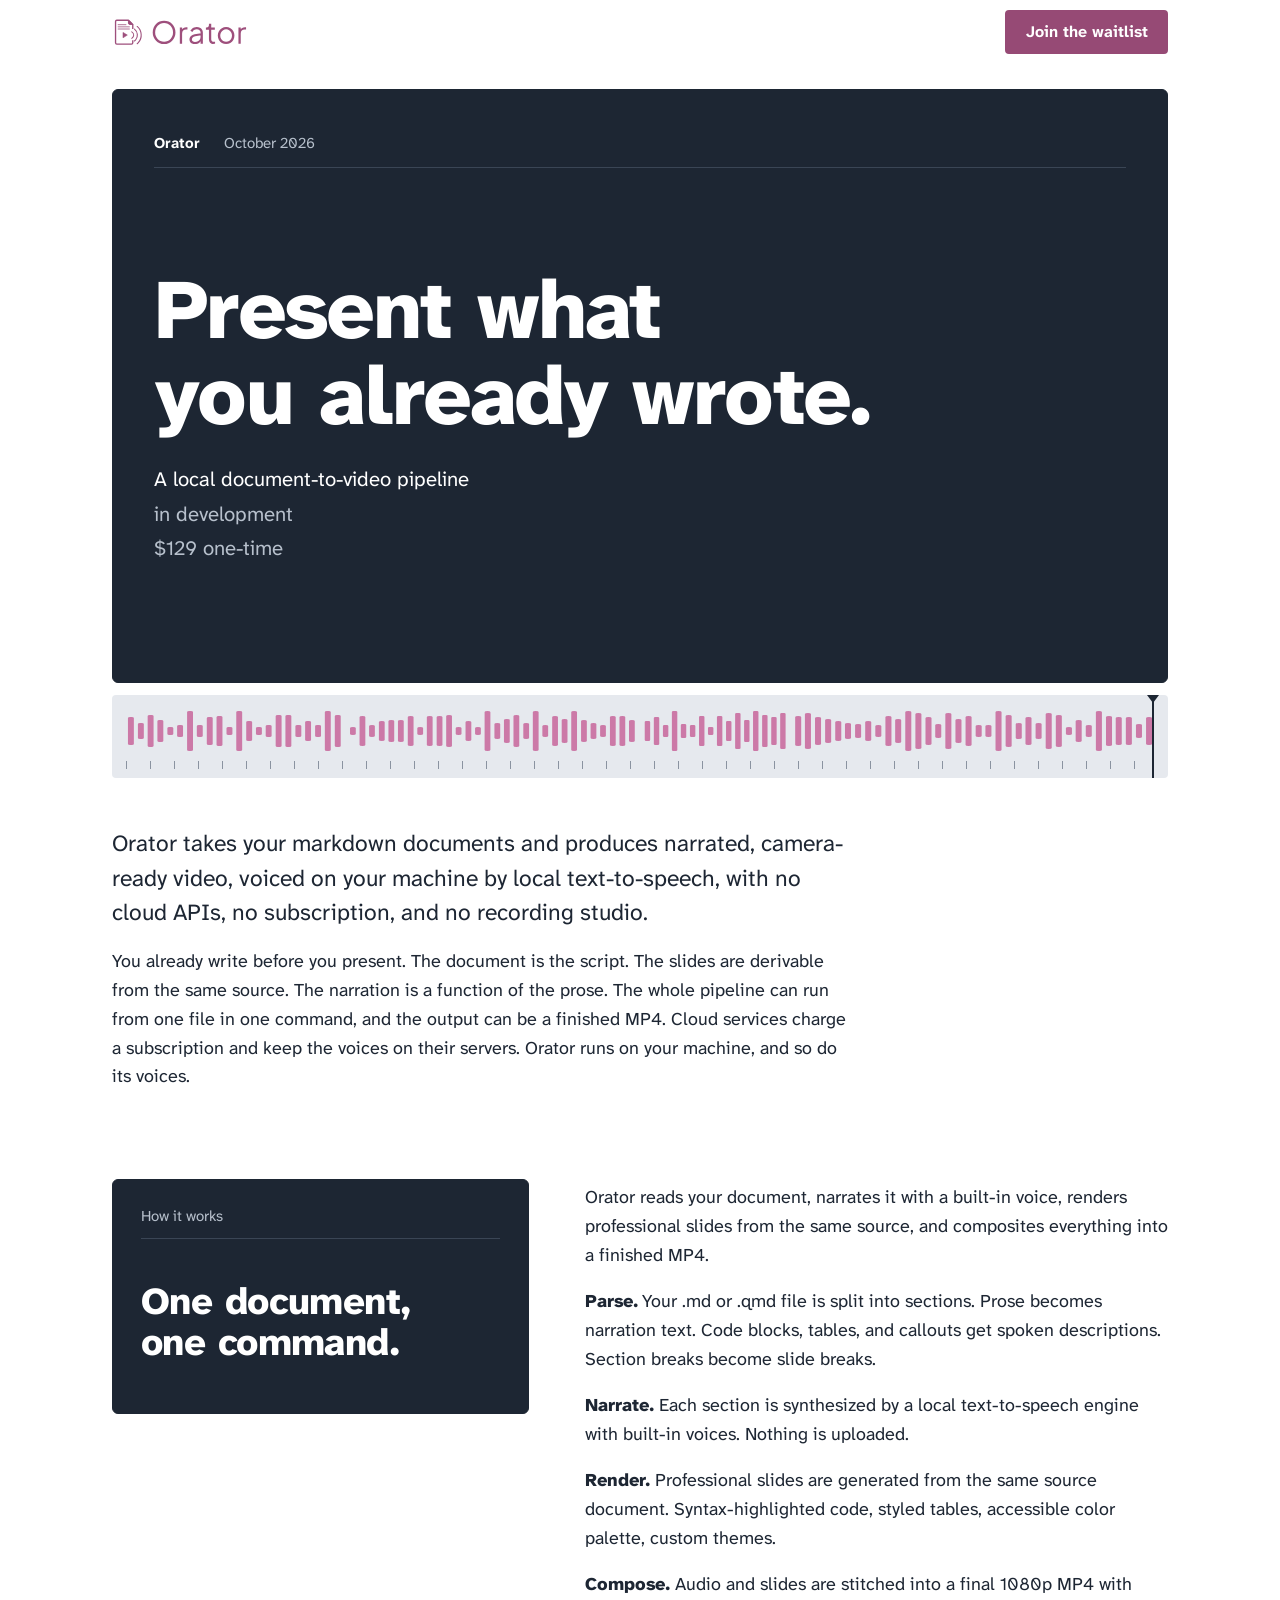
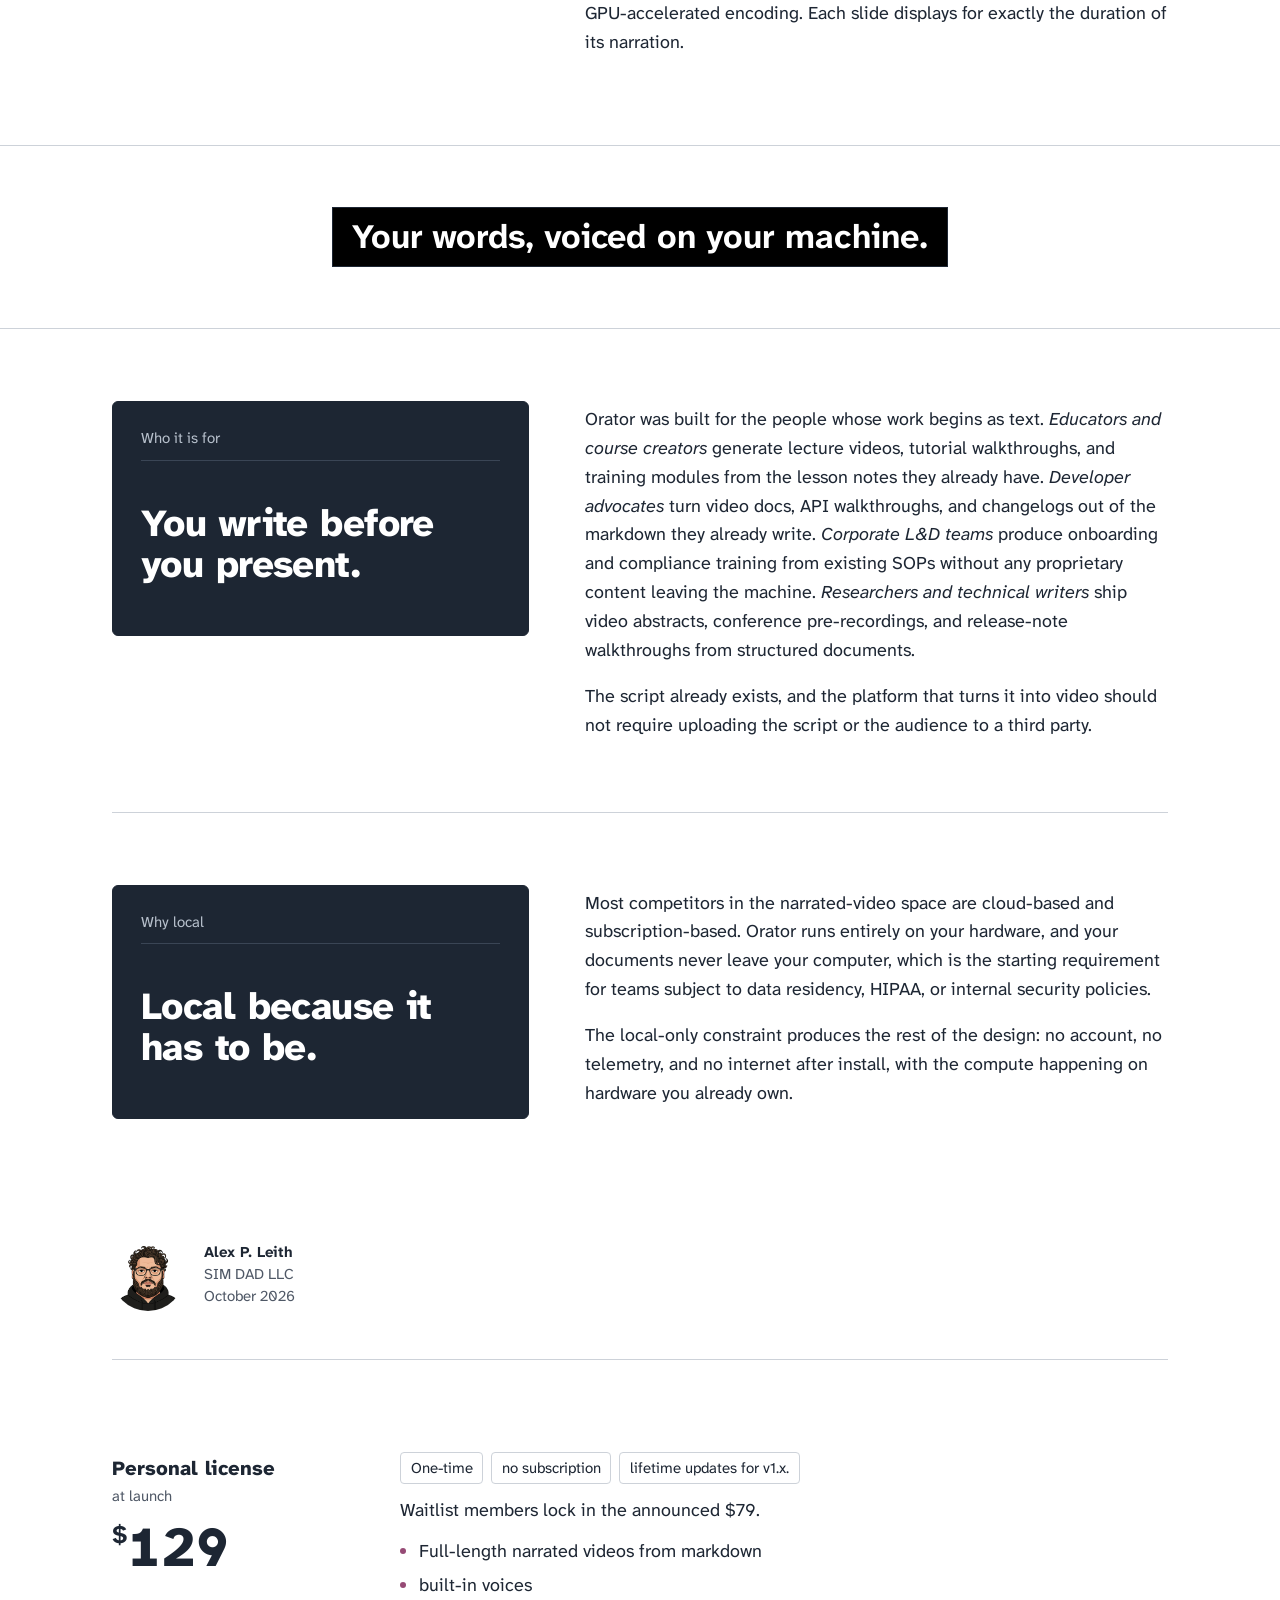
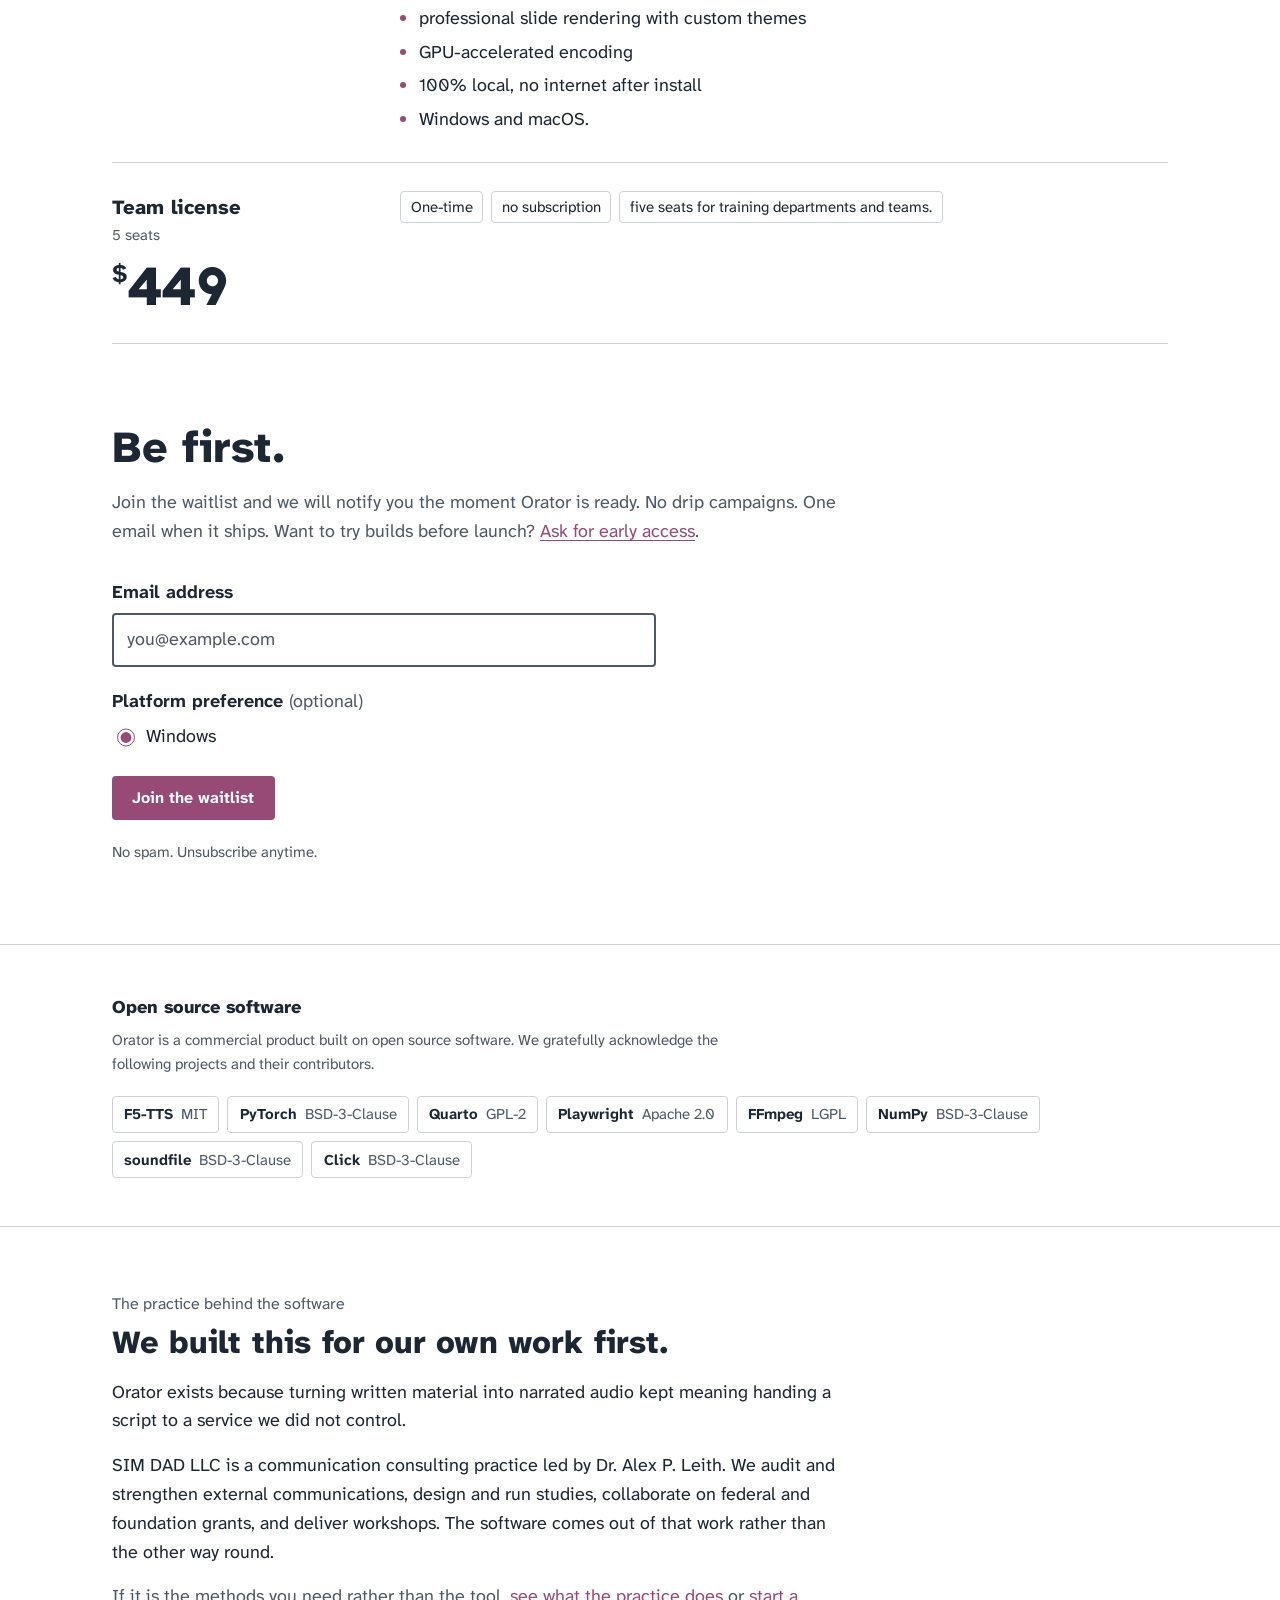
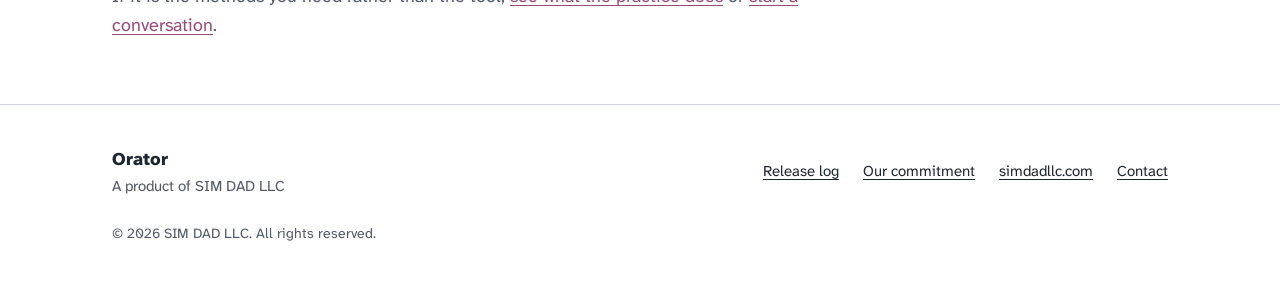
==== commit 903a683d: "Copy audit: platforms, SIUE position line removed Co-Authored-By: Claude Opus 5.5 <noreply@anthropic" ====
--- a/index.html
+++ b/index.html
@@ -4,7 +4,7 @@
   <meta charset="UTF-8">
   <meta name="viewport" content="width=device-width, initial-scale=1.0">
   <title>Orator: Present what you already wrote.</title>
-  <link rel="icon" type="image/svg+xml" href="img/logo.svg">
+  <link rel="icon" type="image/svg+xml" href="img/favicon.svg">
   <meta name="description" content="Orator turns markdown documents into narrated, camera-ready videos with local text-to-speech. No cloud. No subscription. Your words, your machine.">
   <meta property="og:title" content="Orator: Present what you already wrote.">
   <meta property="og:description" content="Turn your markdown into narrated video. Local text-to-speech. No cloud, no subscription.">
@@ -17,7 +17,8 @@
   <meta name="twitter:image" content="https://useorator.app/img/social-share.png">
   <link rel="canonical" href="https://useorator.app/">
   <meta name="author" content="SIM DAD LLC">
-  <meta name="theme-color" content="#CC79A7">
+  <meta name="theme-color" content="#FFFFFF" media="(prefers-color-scheme: light)">
+  <meta name="theme-color" content="#0F1319" media="(prefers-color-scheme: dark)">
   <script type="application/ld+json">
   {
     "@context": "https://schema.org",
@@ -26,7 +27,7 @@
     "description": "Local document-to-video pipeline: turns markdown documents into narrated, camera-ready videos with on-device text-to-speech. No cloud. No subscription.",
     "url": "https://useorator.app",
     "applicationCategory": "MultimediaApplication",
-    "operatingSystem": "Windows 10, Windows 11",
+    "operatingSystem": "Windows, macOS",
     "image": "https://useorator.app/img/social-share.png",
     "publisher": {
       "@type": "Organization",
@@ -158,7 +159,7 @@
         <div class="price-detail">
           <ul class="terms"><li>One-time</li> <li>no subscription</li> <li>lifetime updates for v1.x.</li></ul>
           <p>Waitlist members lock in the announced $79.</p>
-          <ul class="features"><li>Full-length narrated videos from markdown</li> <li>built-in voices</li> <li>professional slide rendering with custom themes</li> <li>GPU-accelerated encoding</li> <li>100% local, no internet after install</li> <li>Windows.</li></ul>
+          <ul class="features"><li>Full-length narrated videos from markdown</li> <li>built-in voices</li> <li>professional slide rendering with custom themes</li> <li>GPU-accelerated encoding</li> <li>100% local, no internet after install</li> <li>Windows and macOS.</li></ul>
         </div>
       </div>
       <div class="price-row">
@@ -228,8 +229,8 @@
         <p class="practice-label">The practice behind the software</p>
         <h2 id="practice-h">We built this for our own work first.</h2>
         <p>Orator exists because turning written material into narrated audio kept meaning handing a script to a service we did not control.</p>
-        <p>SIM DAD LLC is a communication consulting practice led by Dr. Alex P. Leith,
-           Associate Professor at SIUE. We audit and strengthen external communications,
+        <p>SIM DAD LLC is a communication consulting practice led by Dr. Alex P. Leith.
+           We audit and strengthen external communications,
            design and run studies, collaborate on federal and foundation grants, and
            deliver workshops. The software comes out of that work rather than the other
            way round.</p>
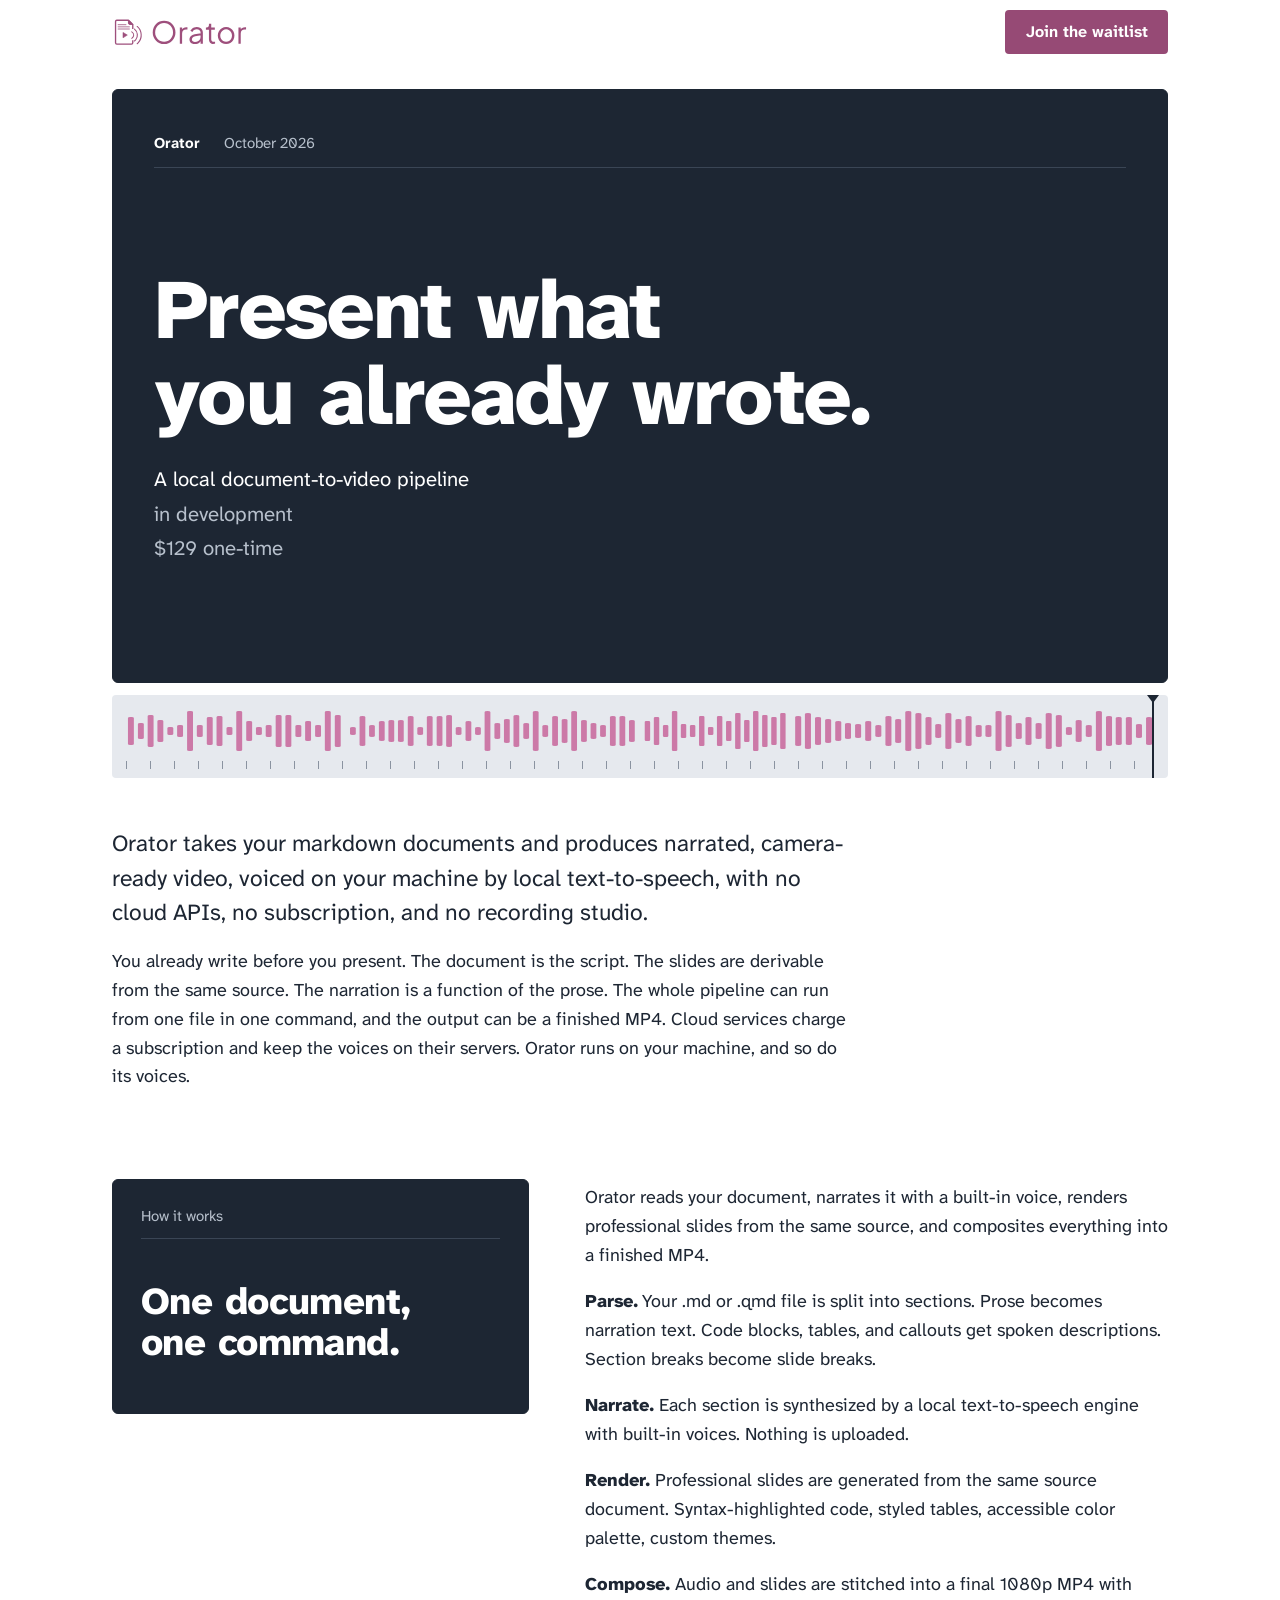
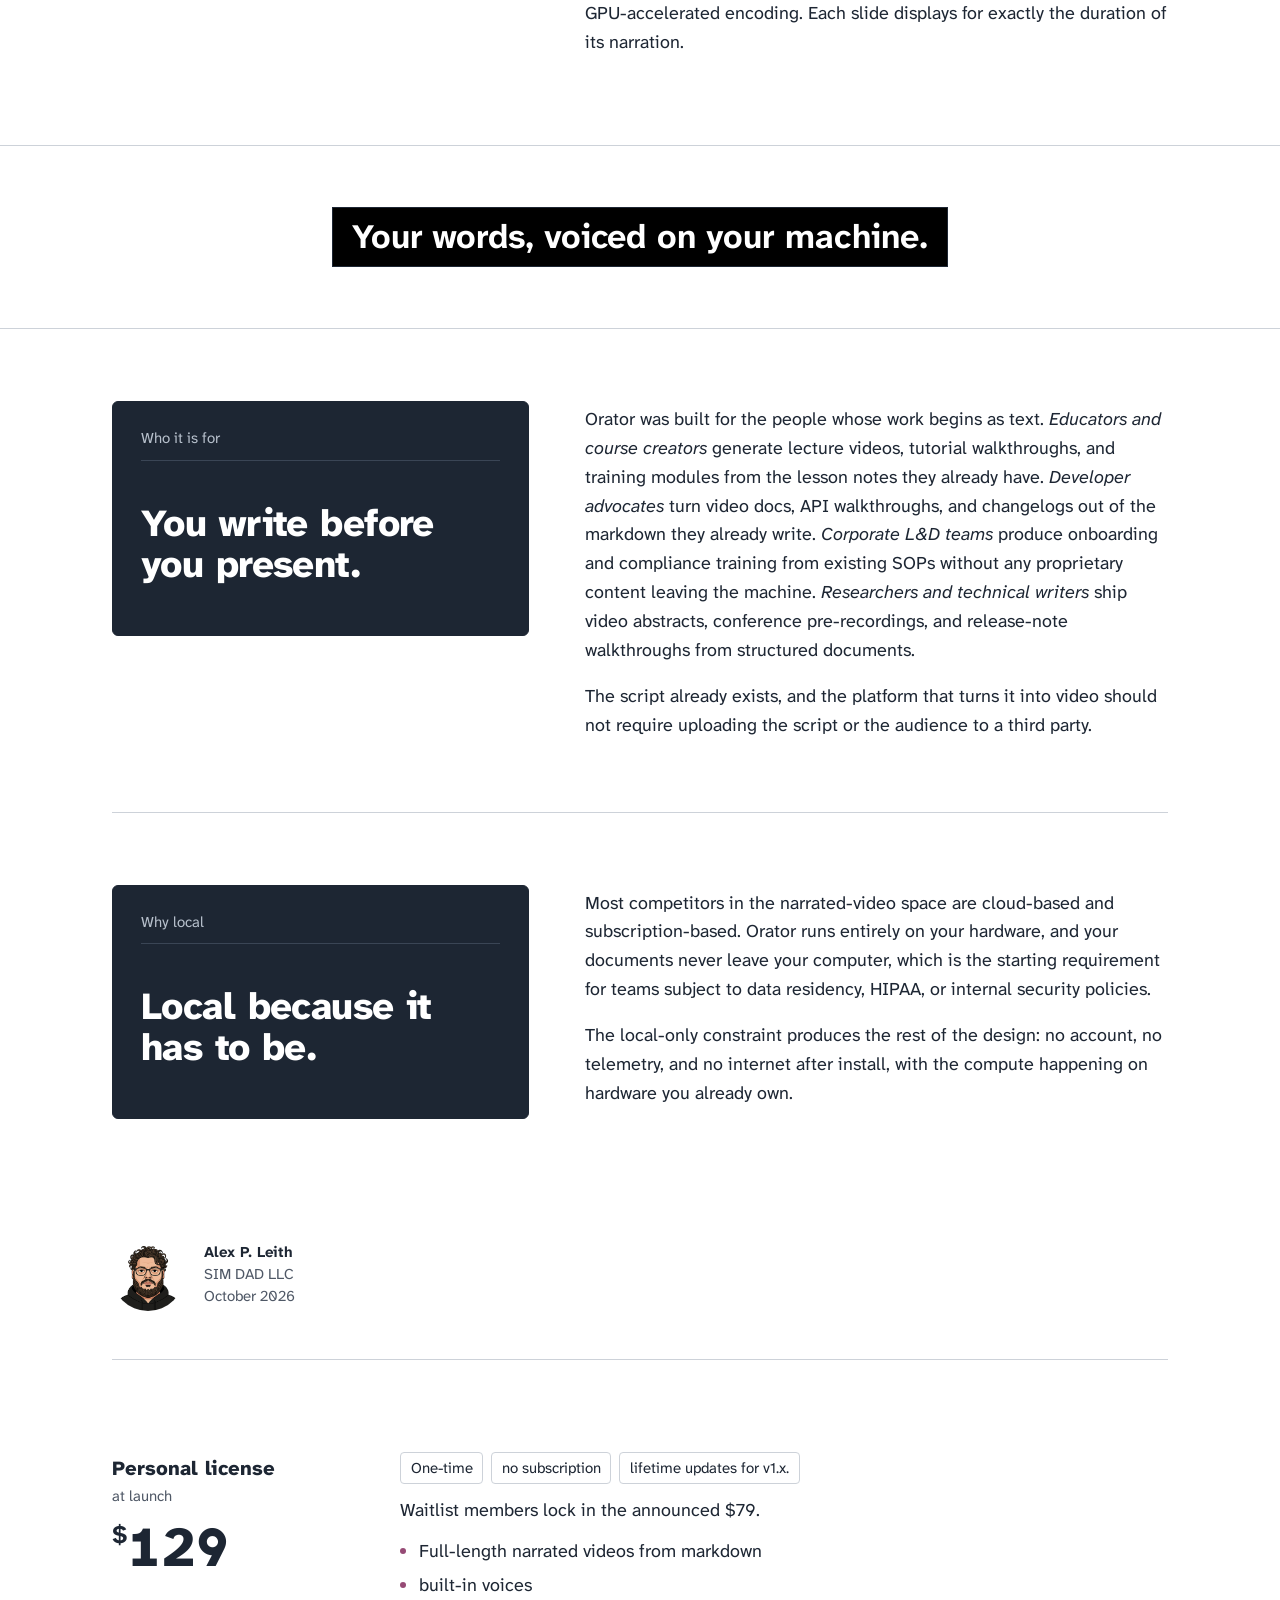
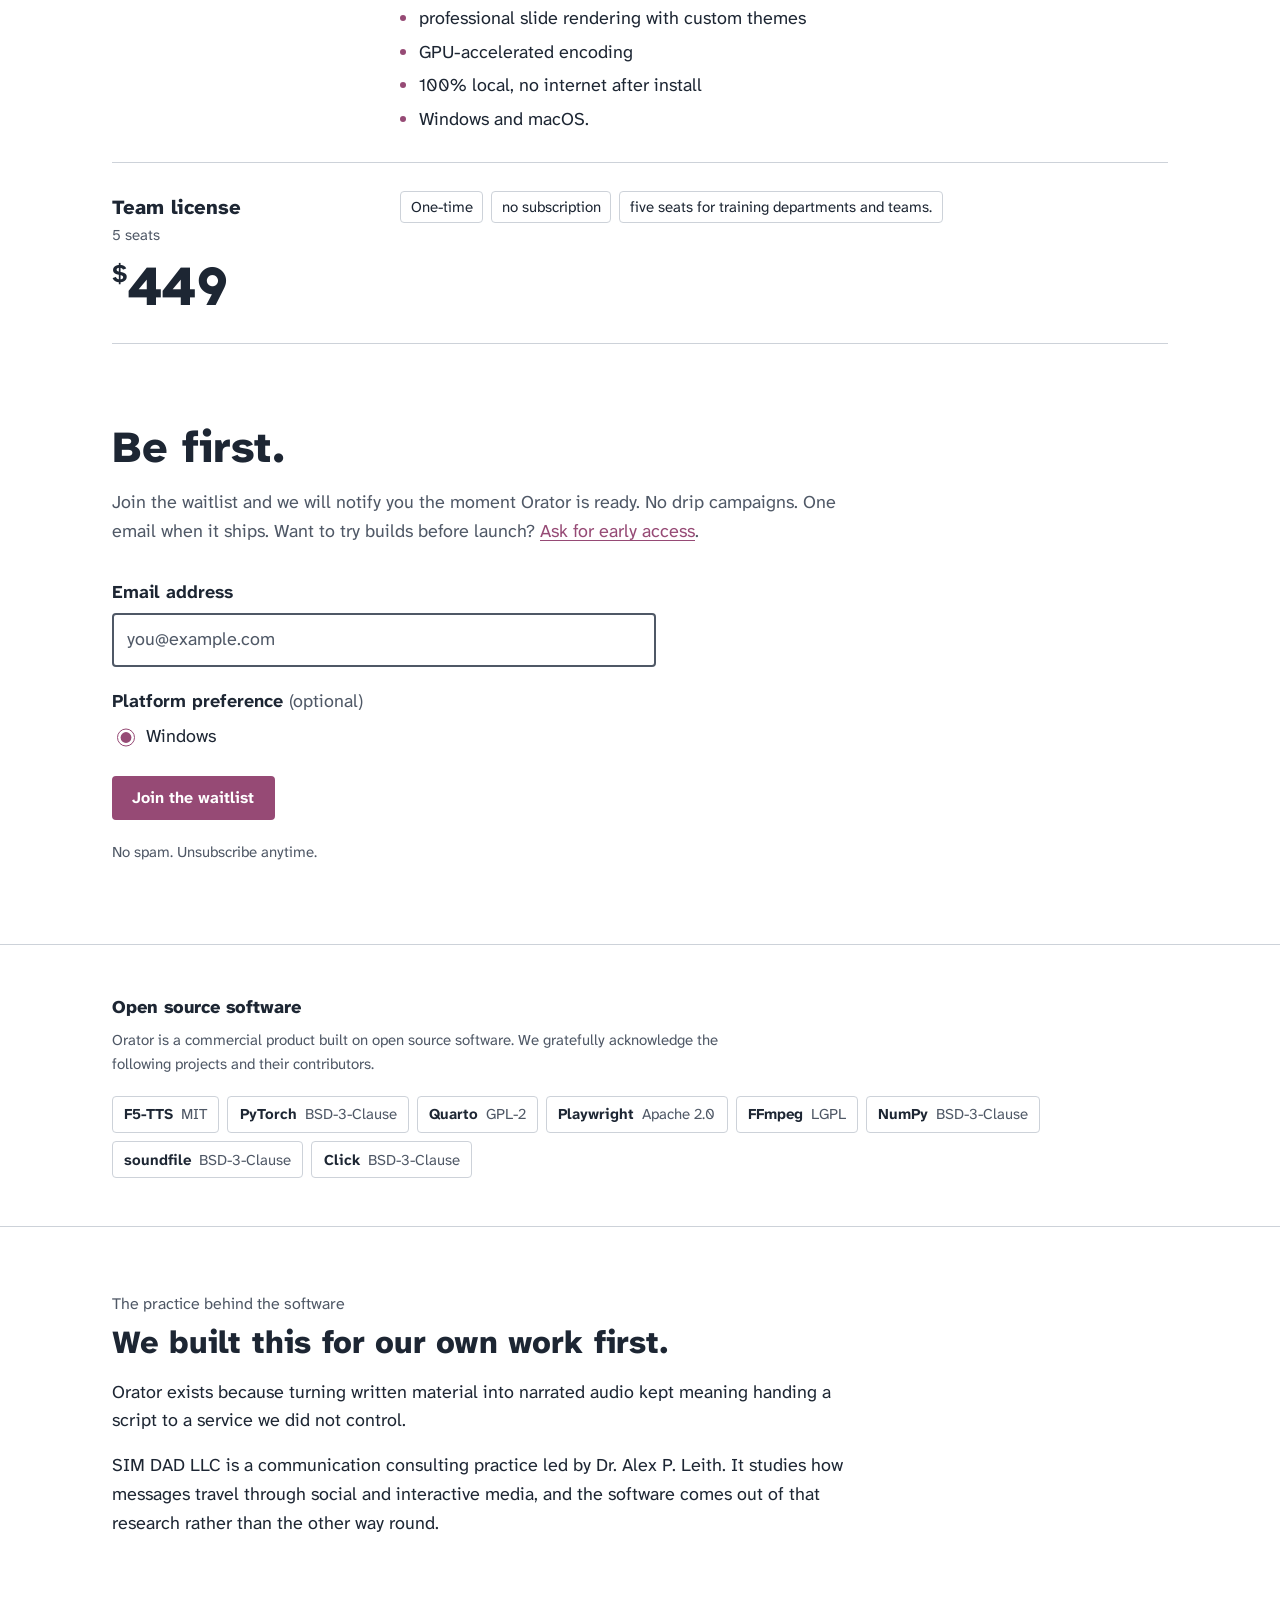
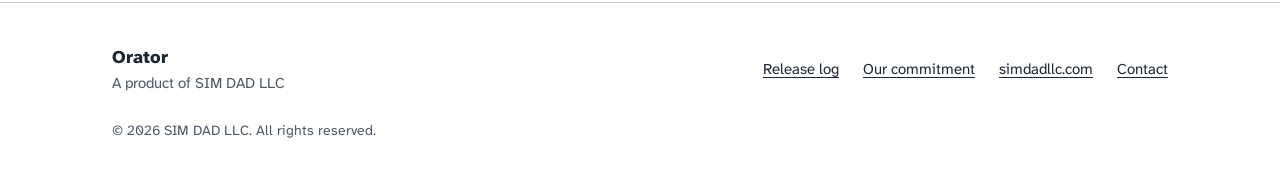
==== commit a2c65f3e: "Owner answer: consulting described without an offer until approval Co-Authored-By: Claude Opus 5.5 <" ====
--- a/index.html
+++ b/index.html
@@ -230,15 +230,8 @@
         <h2 id="practice-h">We built this for our own work first.</h2>
         <p>Orator exists because turning written material into narrated audio kept meaning handing a script to a service we did not control.</p>
         <p>SIM DAD LLC is a communication consulting practice led by Dr. Alex P. Leith.
-           We audit and strengthen external communications,
-           design and run studies, collaborate on federal and foundation grants, and
-           deliver workshops. The software comes out of that work rather than the other
-           way round.</p>
-        <p class="practice-cta">
-          If it is the methods you need rather than the tool,
-          <a href="https://simdadllc.com#services">see what the practice does</a>
-          or <a href="mailto:hello@simdadllc.com">start a conversation</a>.
-        </p>
+           It studies how messages travel through social and interactive media,
+           and the software comes out of that research rather than the other way round.</p>
       </div>
     </div>
   </section>
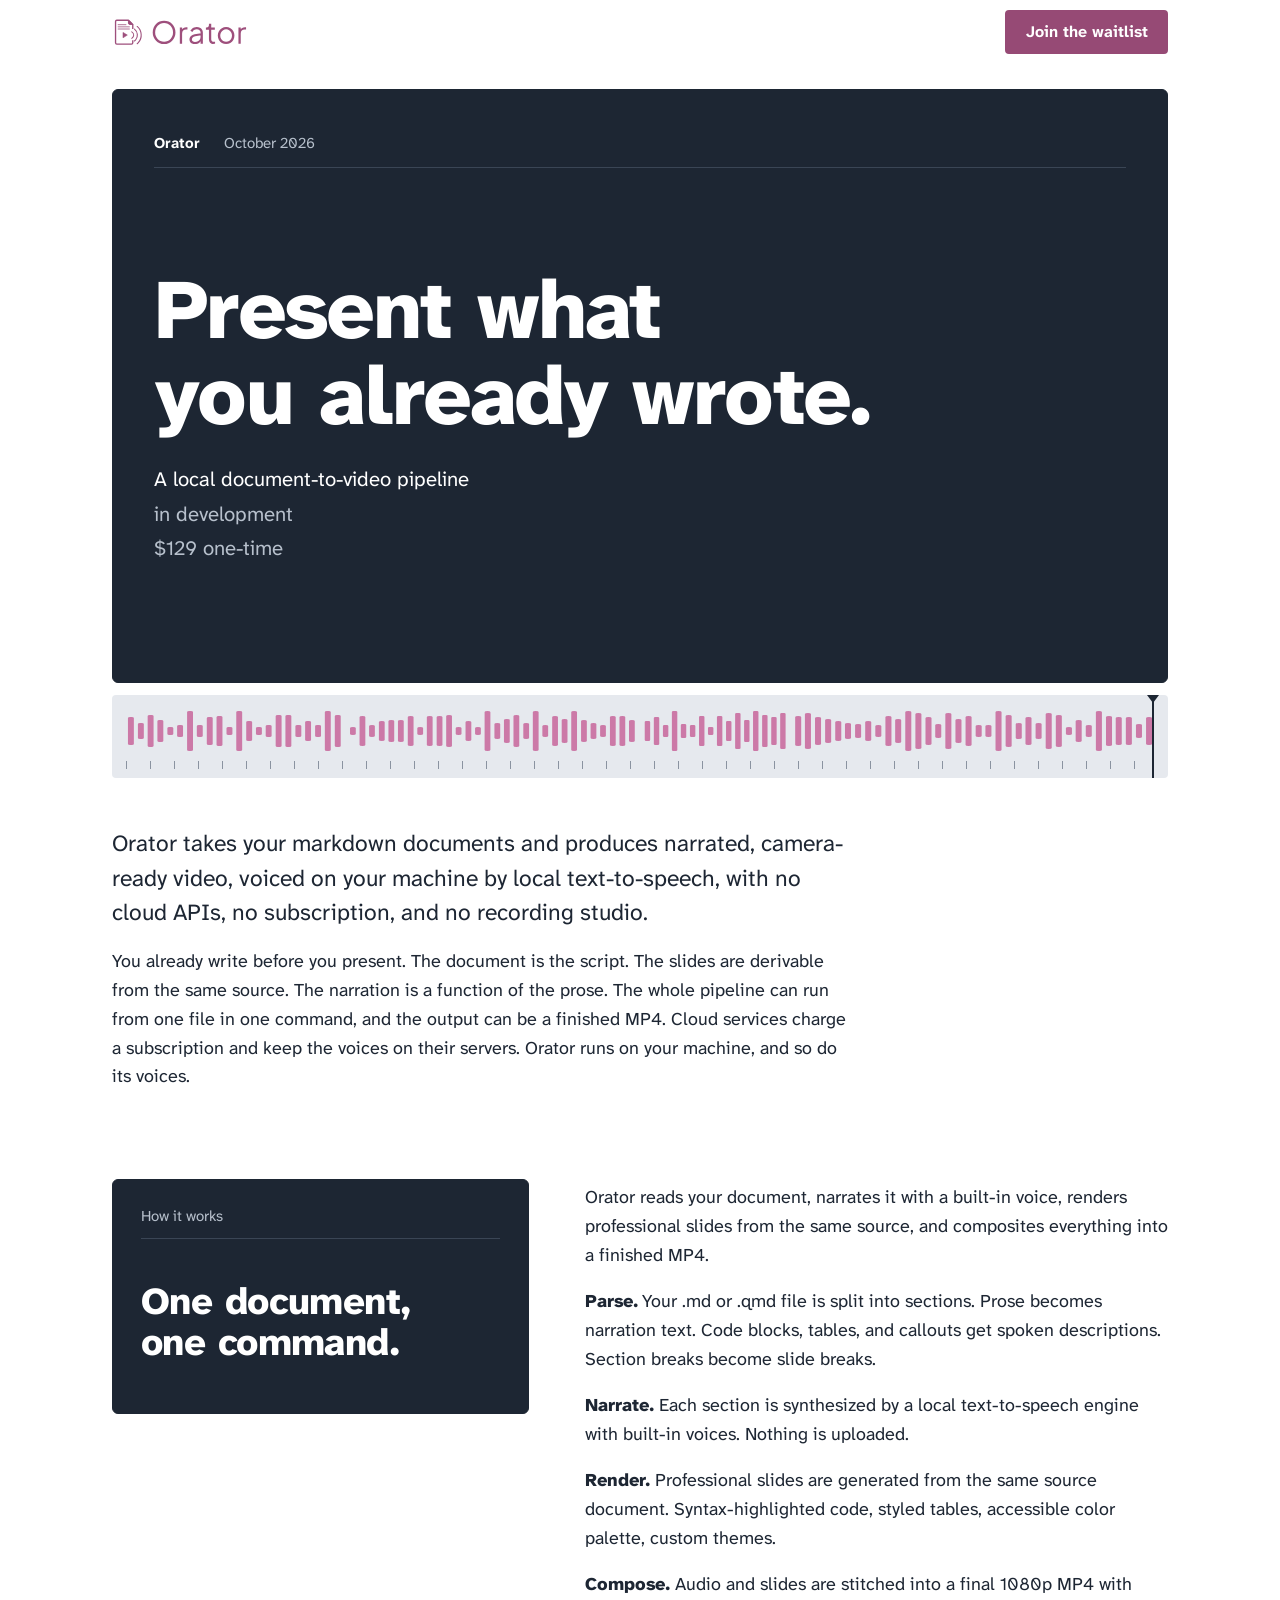
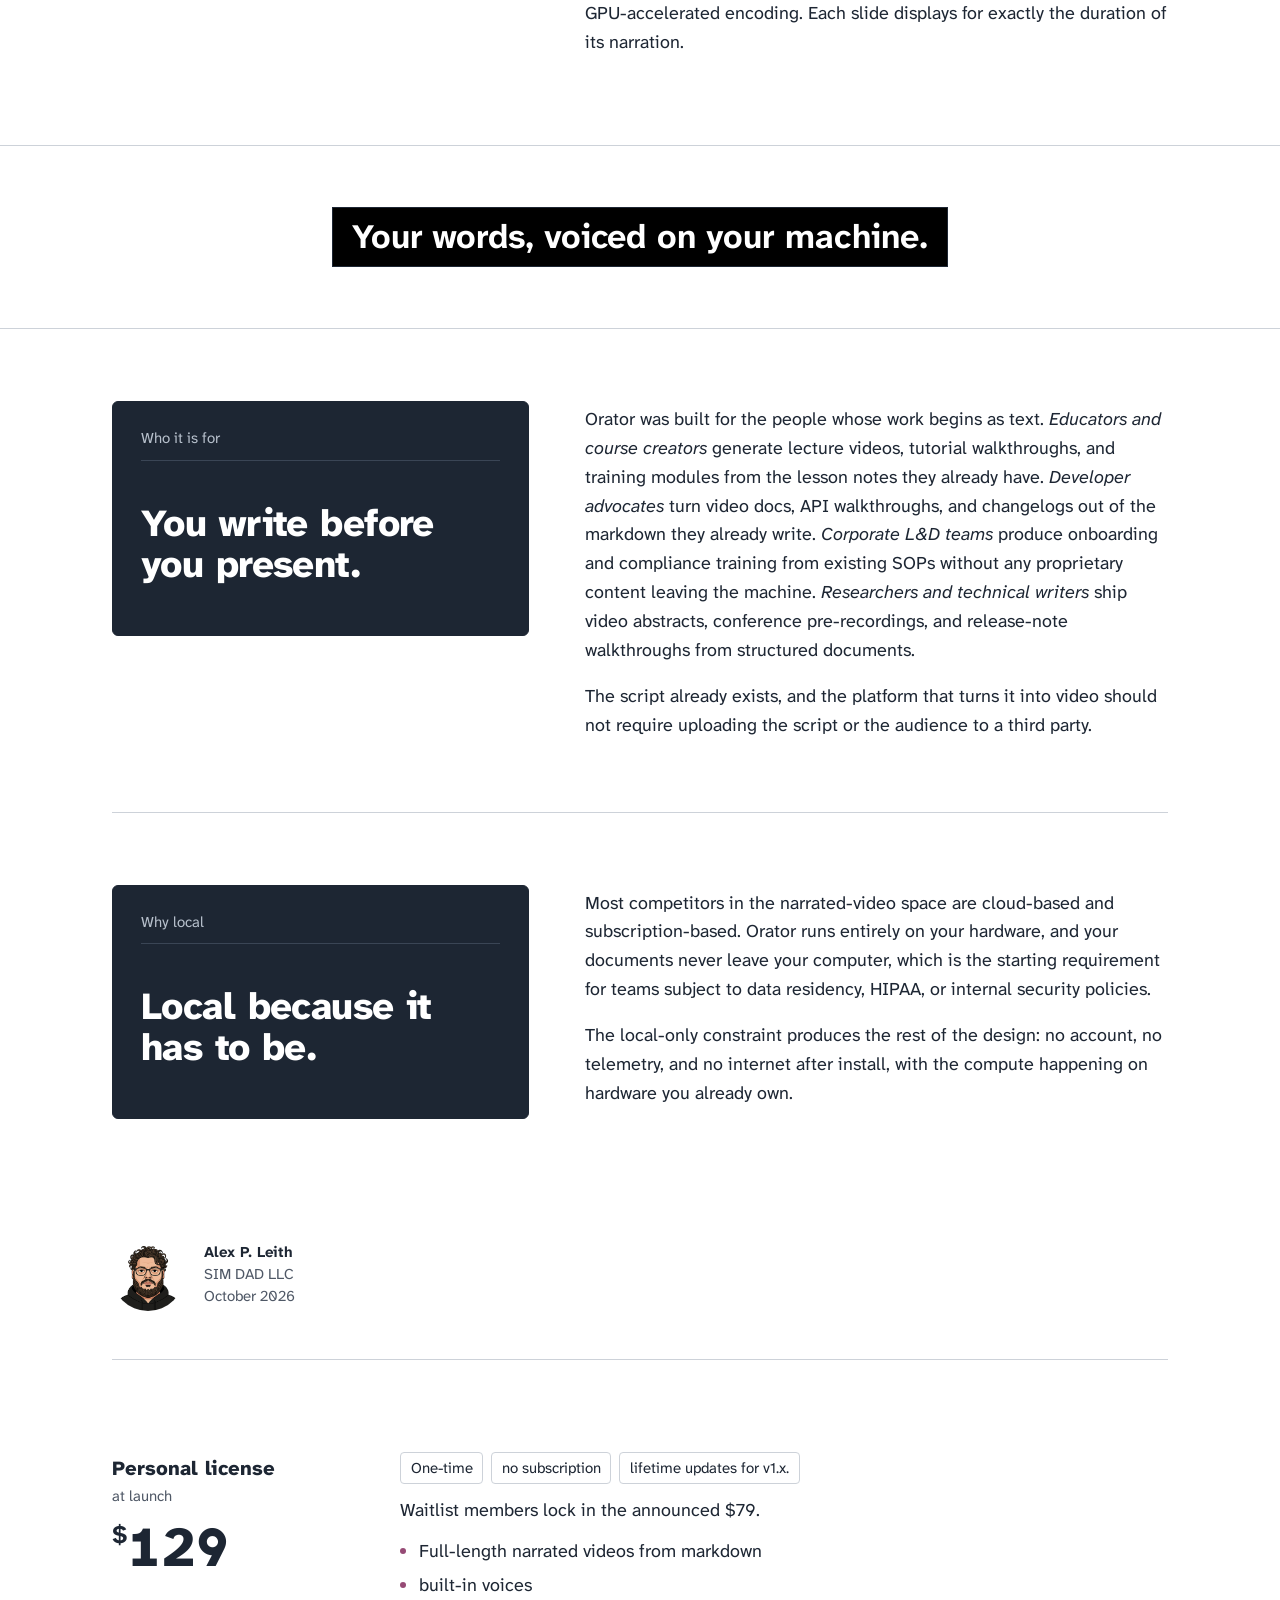
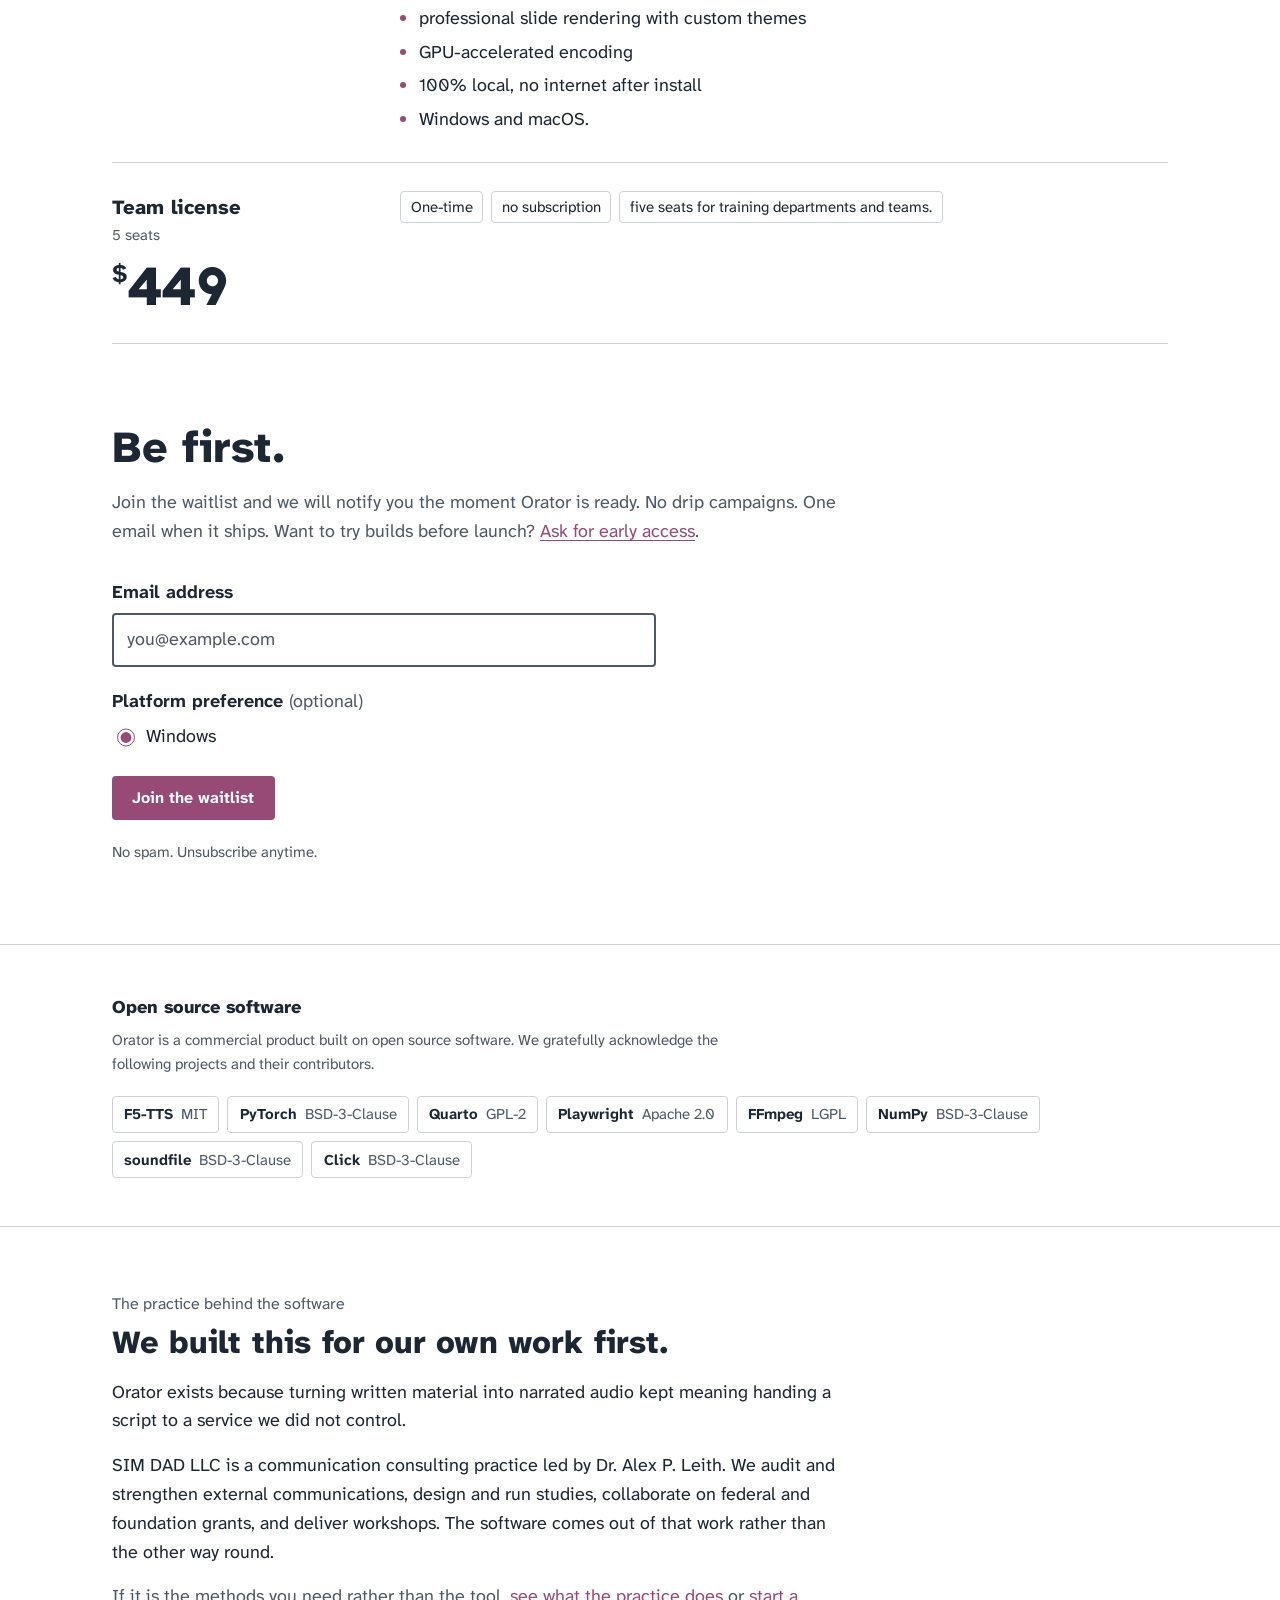
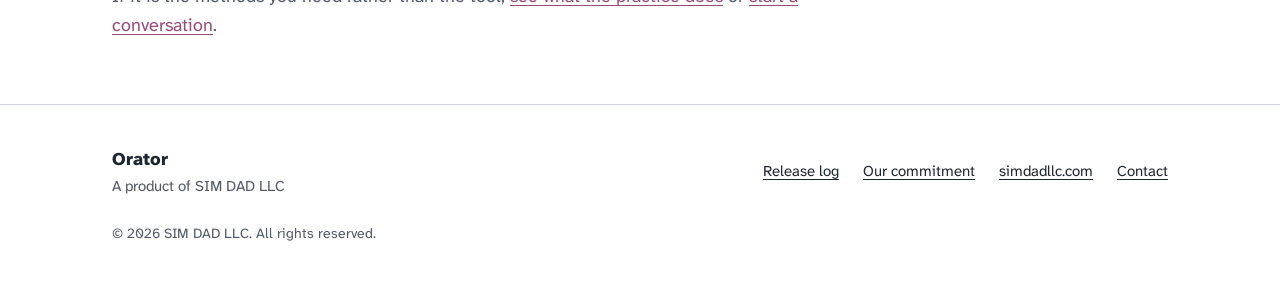
==== commit 004624b9: "Merge pull request #4 from SIM-DAD/copy-audit-2026-10 copy audit 2026 10" ====
--- a/index.html
+++ b/index.html
@@ -230,8 +230,15 @@
         <h2 id="practice-h">We built this for our own work first.</h2>
         <p>Orator exists because turning written material into narrated audio kept meaning handing a script to a service we did not control.</p>
         <p>SIM DAD LLC is a communication consulting practice led by Dr. Alex P. Leith.
-           It studies how messages travel through social and interactive media,
-           and the software comes out of that research rather than the other way round.</p>
+           We audit and strengthen external communications,
+           design and run studies, collaborate on federal and foundation grants, and
+           deliver workshops. The software comes out of that work rather than the other
+           way round.</p>
+        <p class="practice-cta">
+          If it is the methods you need rather than the tool,
+          <a href="https://simdadllc.com#services">see what the practice does</a>
+          or <a href="mailto:hello@simdadllc.com">start a conversation</a>.
+        </p>
       </div>
     </div>
   </section>
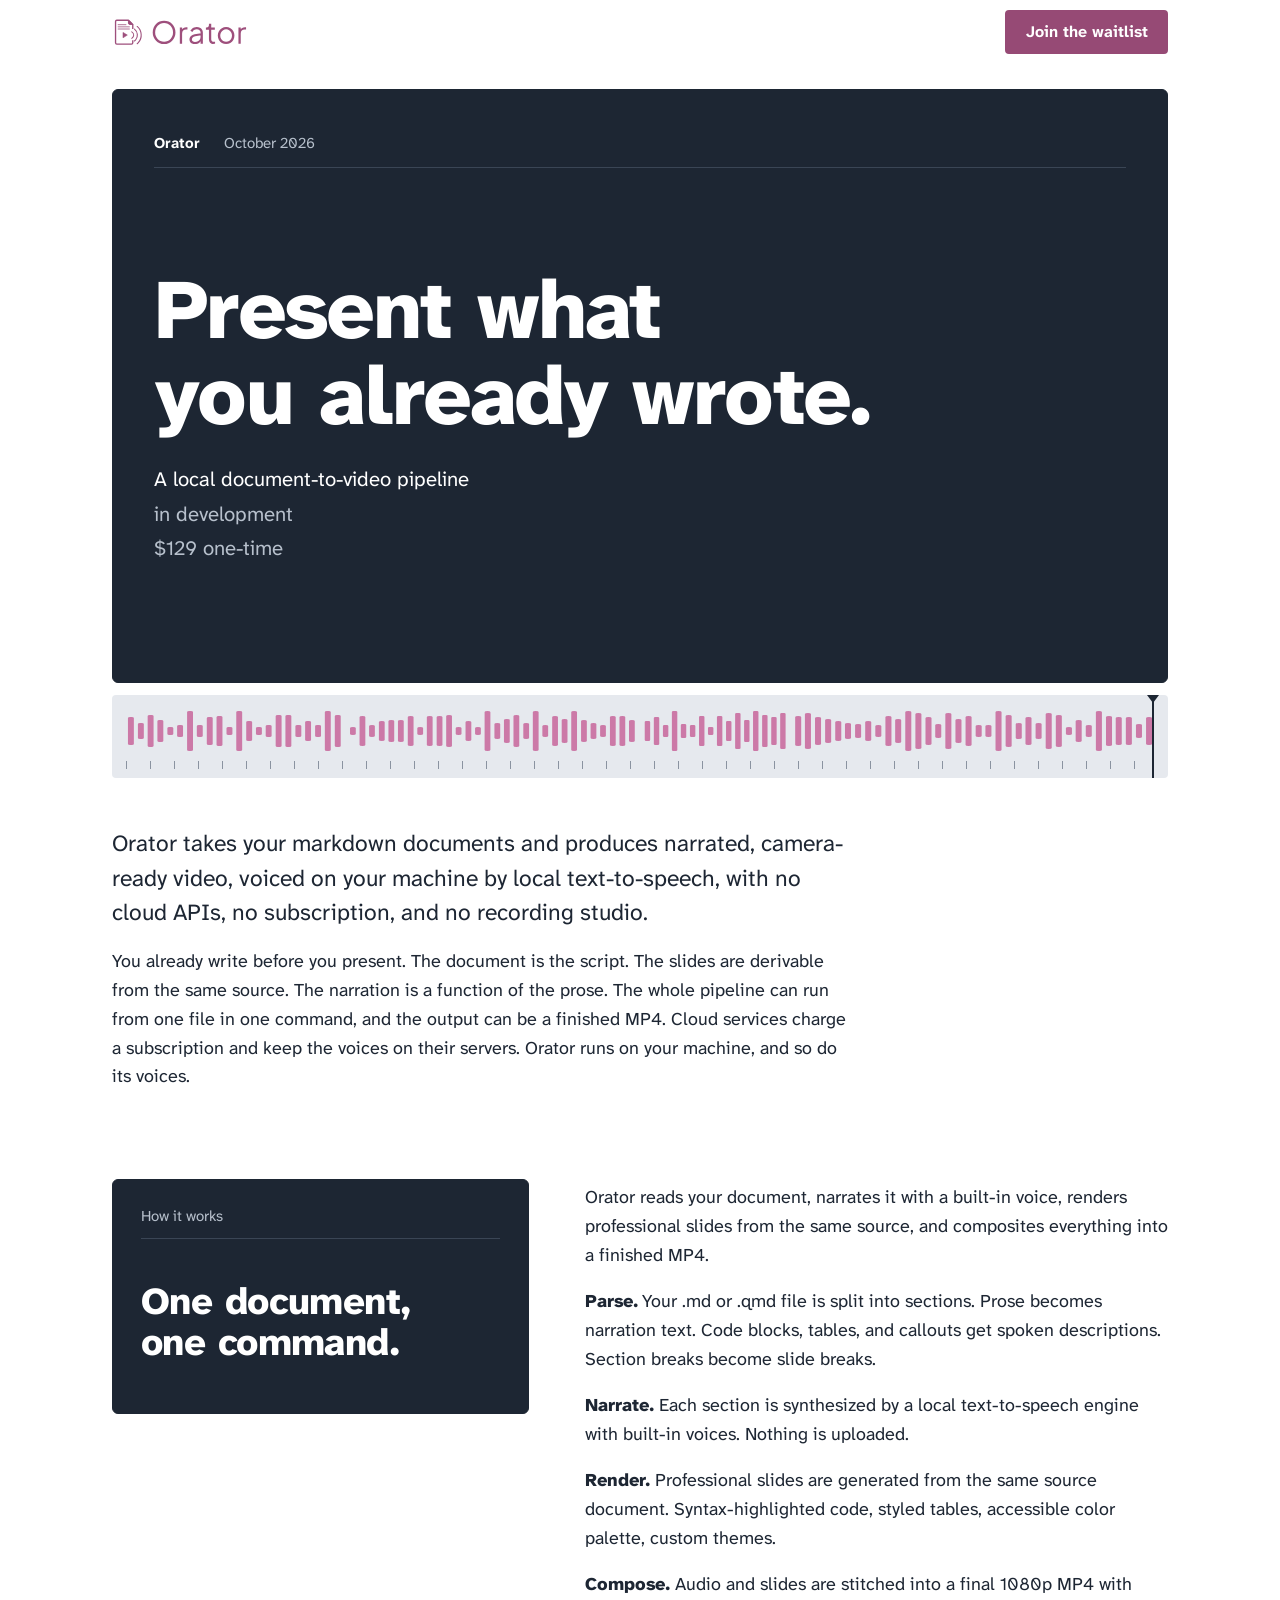
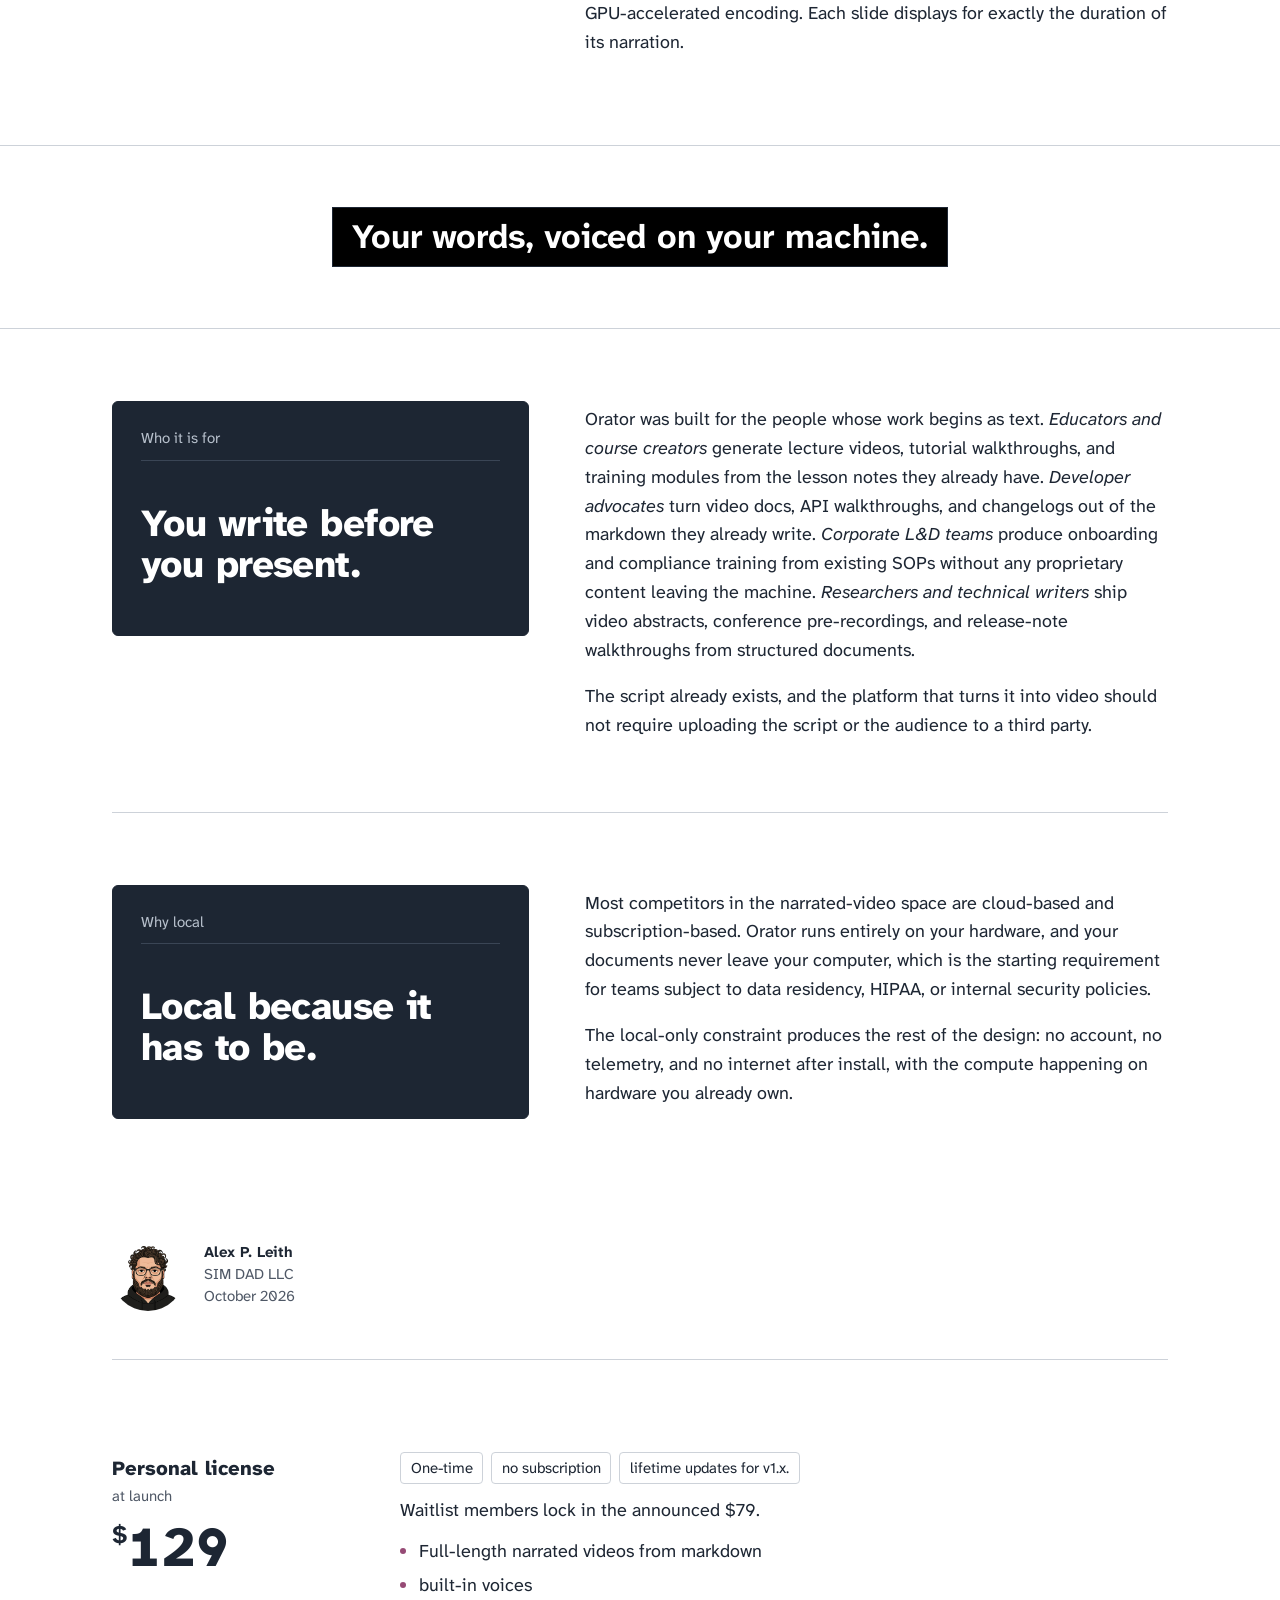
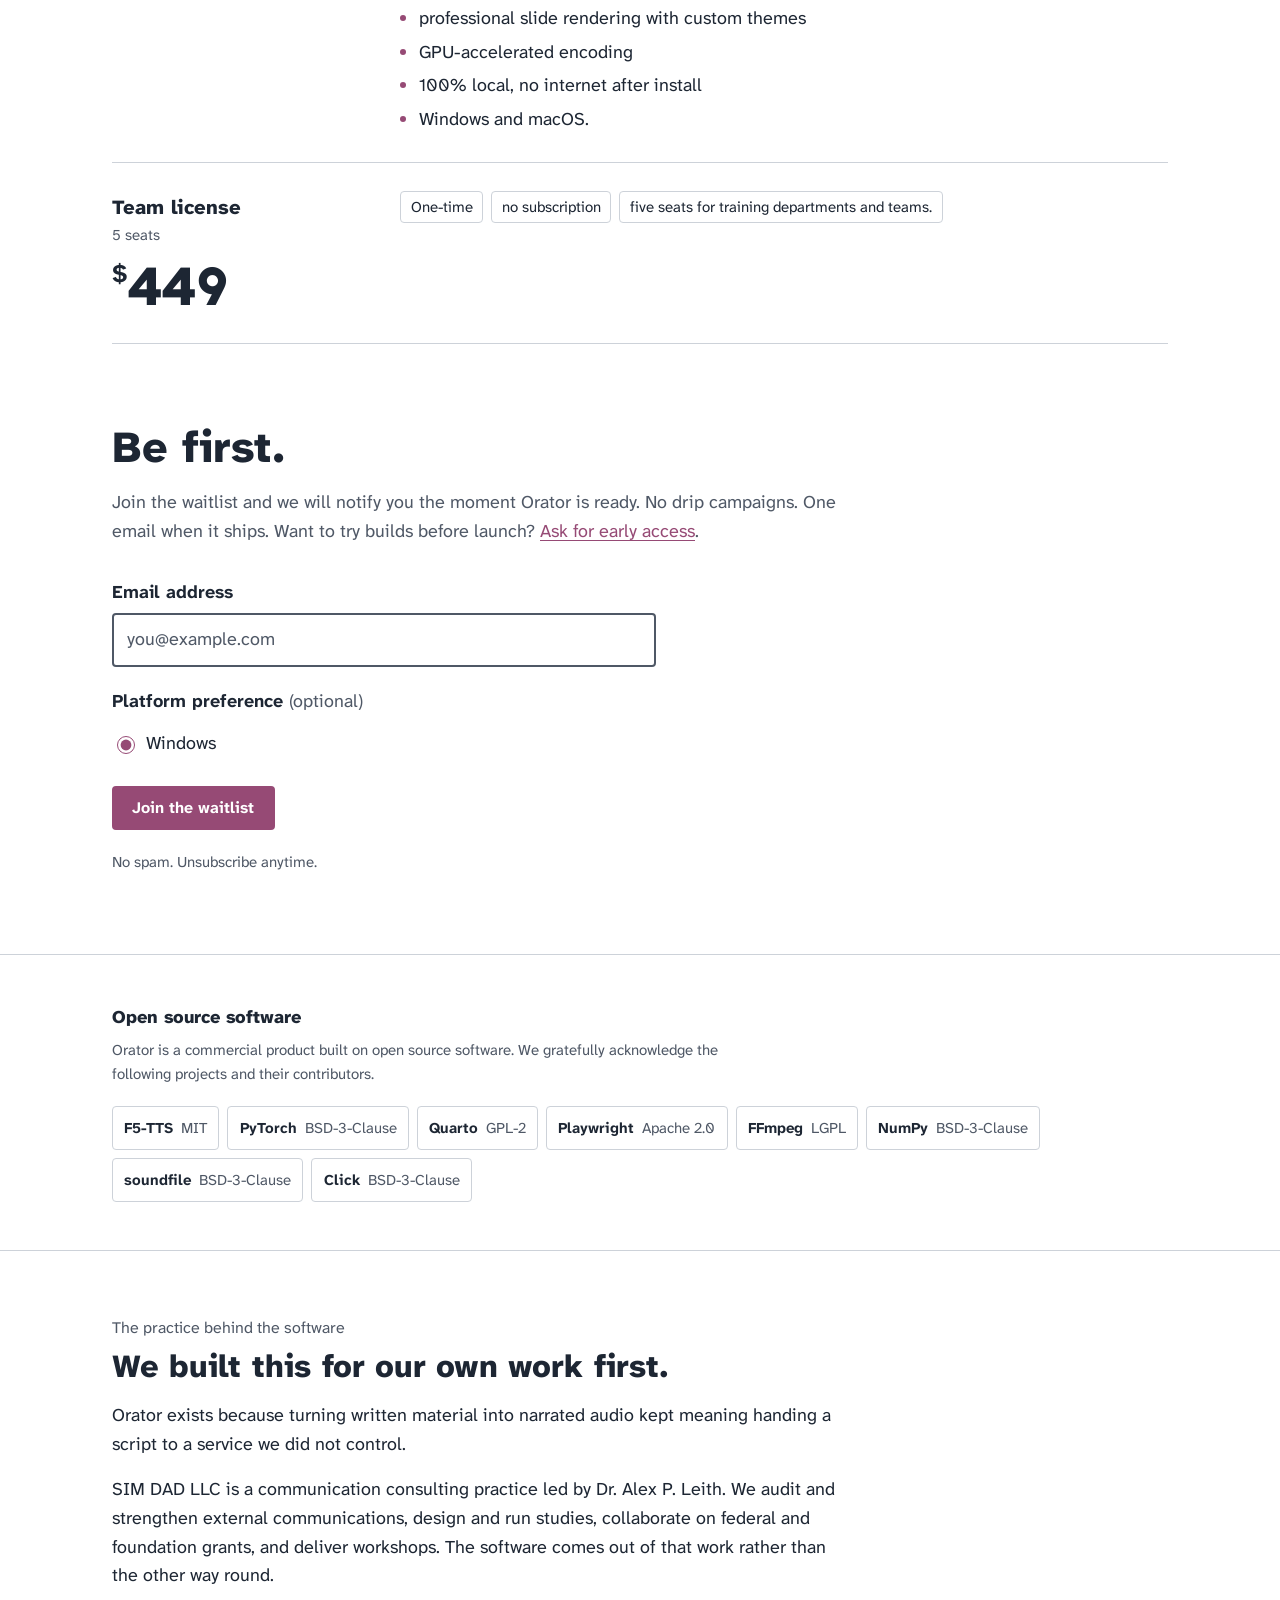
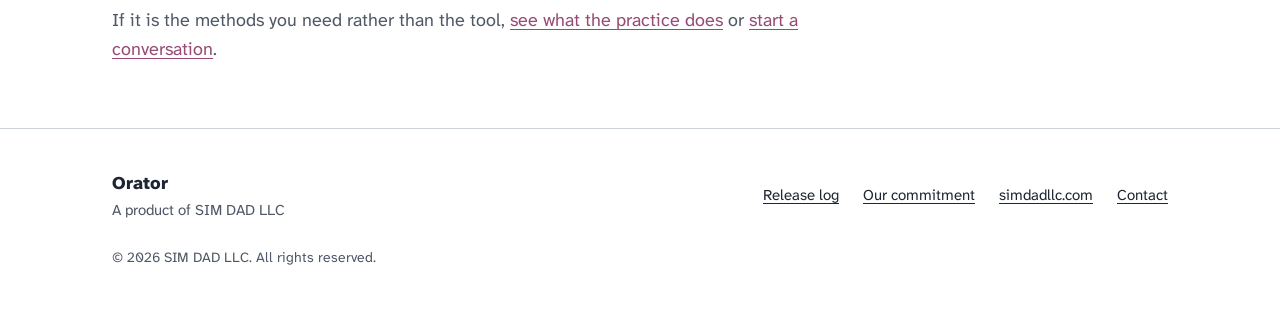
==== commit f6c4db49: "Design audit fixes: skip link, main landmark, heading order, 44 px tap targets Checklist A04, A16, C" ====
--- a/index.html
+++ b/index.html
@@ -40,6 +40,7 @@
 </head>
 
 <body>
+  <a class="skip" href="#main">Skip to main content</a>
 
   <!-- NAV -->
   <nav class="nav" id="nav">
@@ -54,7 +55,7 @@
     </div>
   </nav>
 
-  <main>
+  <main id="main" tabindex="-1">
   <!-- OPENING: the first slide on the classroom screen, with its narration track -->
   <header class="opening wrap">
     <div class="slide">
--- a/css/site.css
+++ b/css/site.css
@@ -374,3 +374,15 @@
 .wl-set { border: 0; padding: 0; margin: 0; }
 .wl-set legend { font-weight: 700; padding: 0; margin-bottom: 0.4rem; }
 .wl-set legend span { font-weight: 400; color: var(--muted); }
+
+/* Skip link and 44 px tap targets (checklist A04, C01) */
+.skip { display: inline-flex; align-items: center; min-height: 44px; }
+main:focus { outline: none; }
+.nav-brand { display: flex; align-items: center; min-height: 44px; }
+.oss-item, .radio-row label { min-height: 44px; }
+.oss-item { align-items: center; }
+.footer-links a { display: inline-flex; align-items: center; min-height: 44px; }
+.footer-links { row-gap: 0; }
+/* Subpages: back links, brand links, and footer links at 44 px (checklist C01) */
+.page-head a, .foot .links a { display: inline-flex; align-items: center; min-height: 44px; min-width: 44px; }
+.footer-links a { min-width: 44px; }
